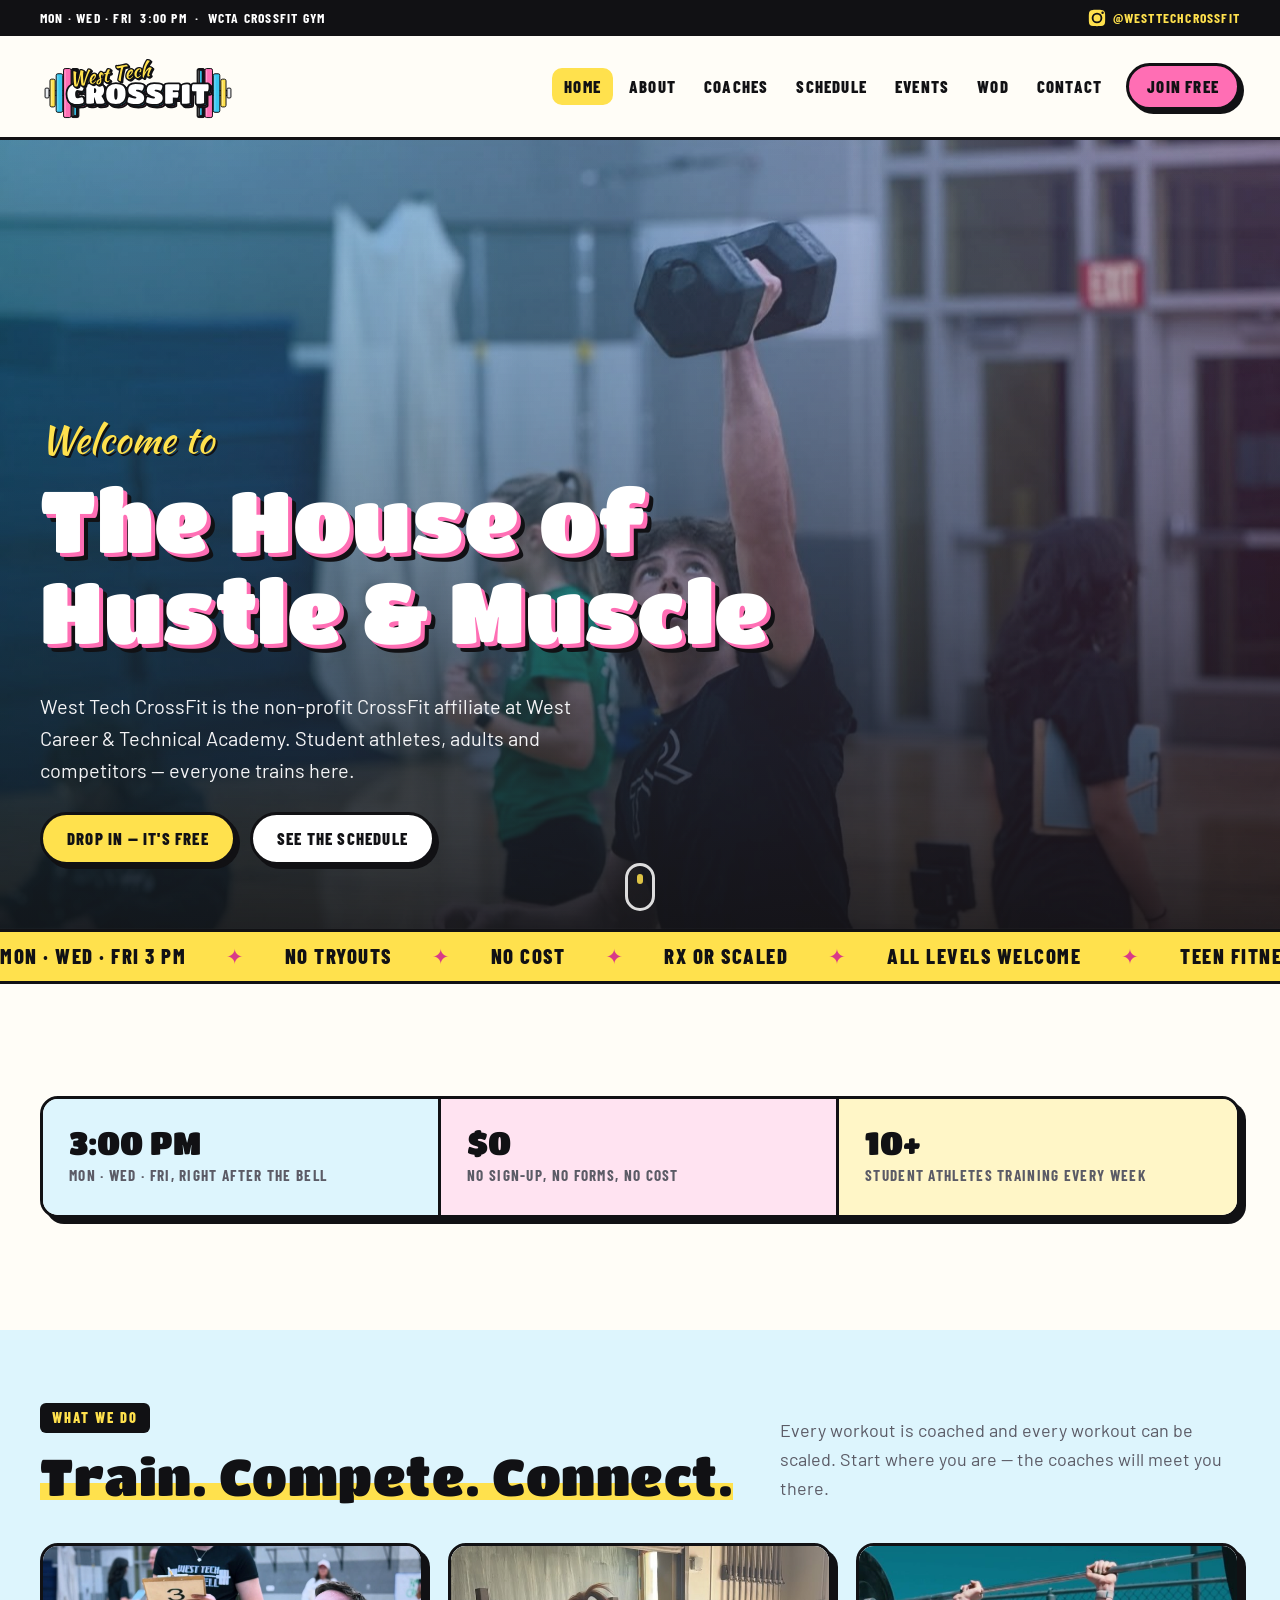
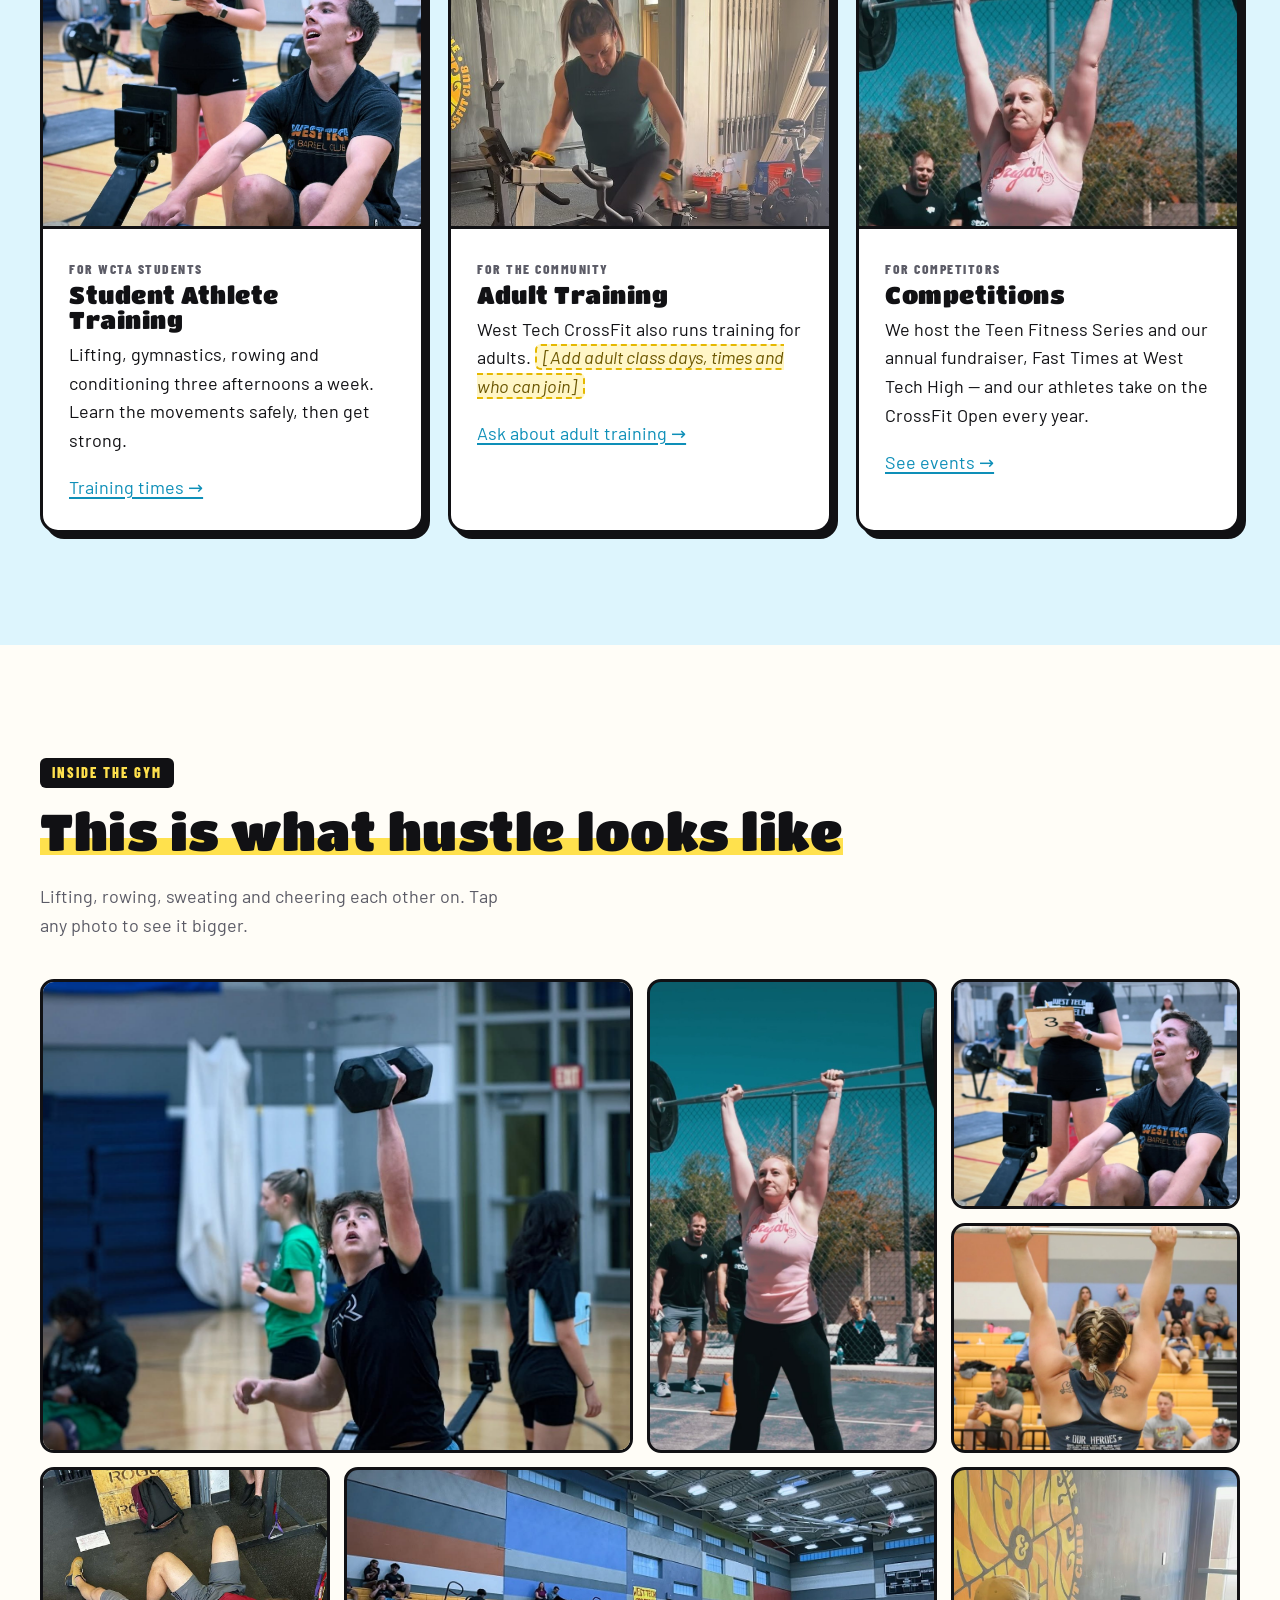
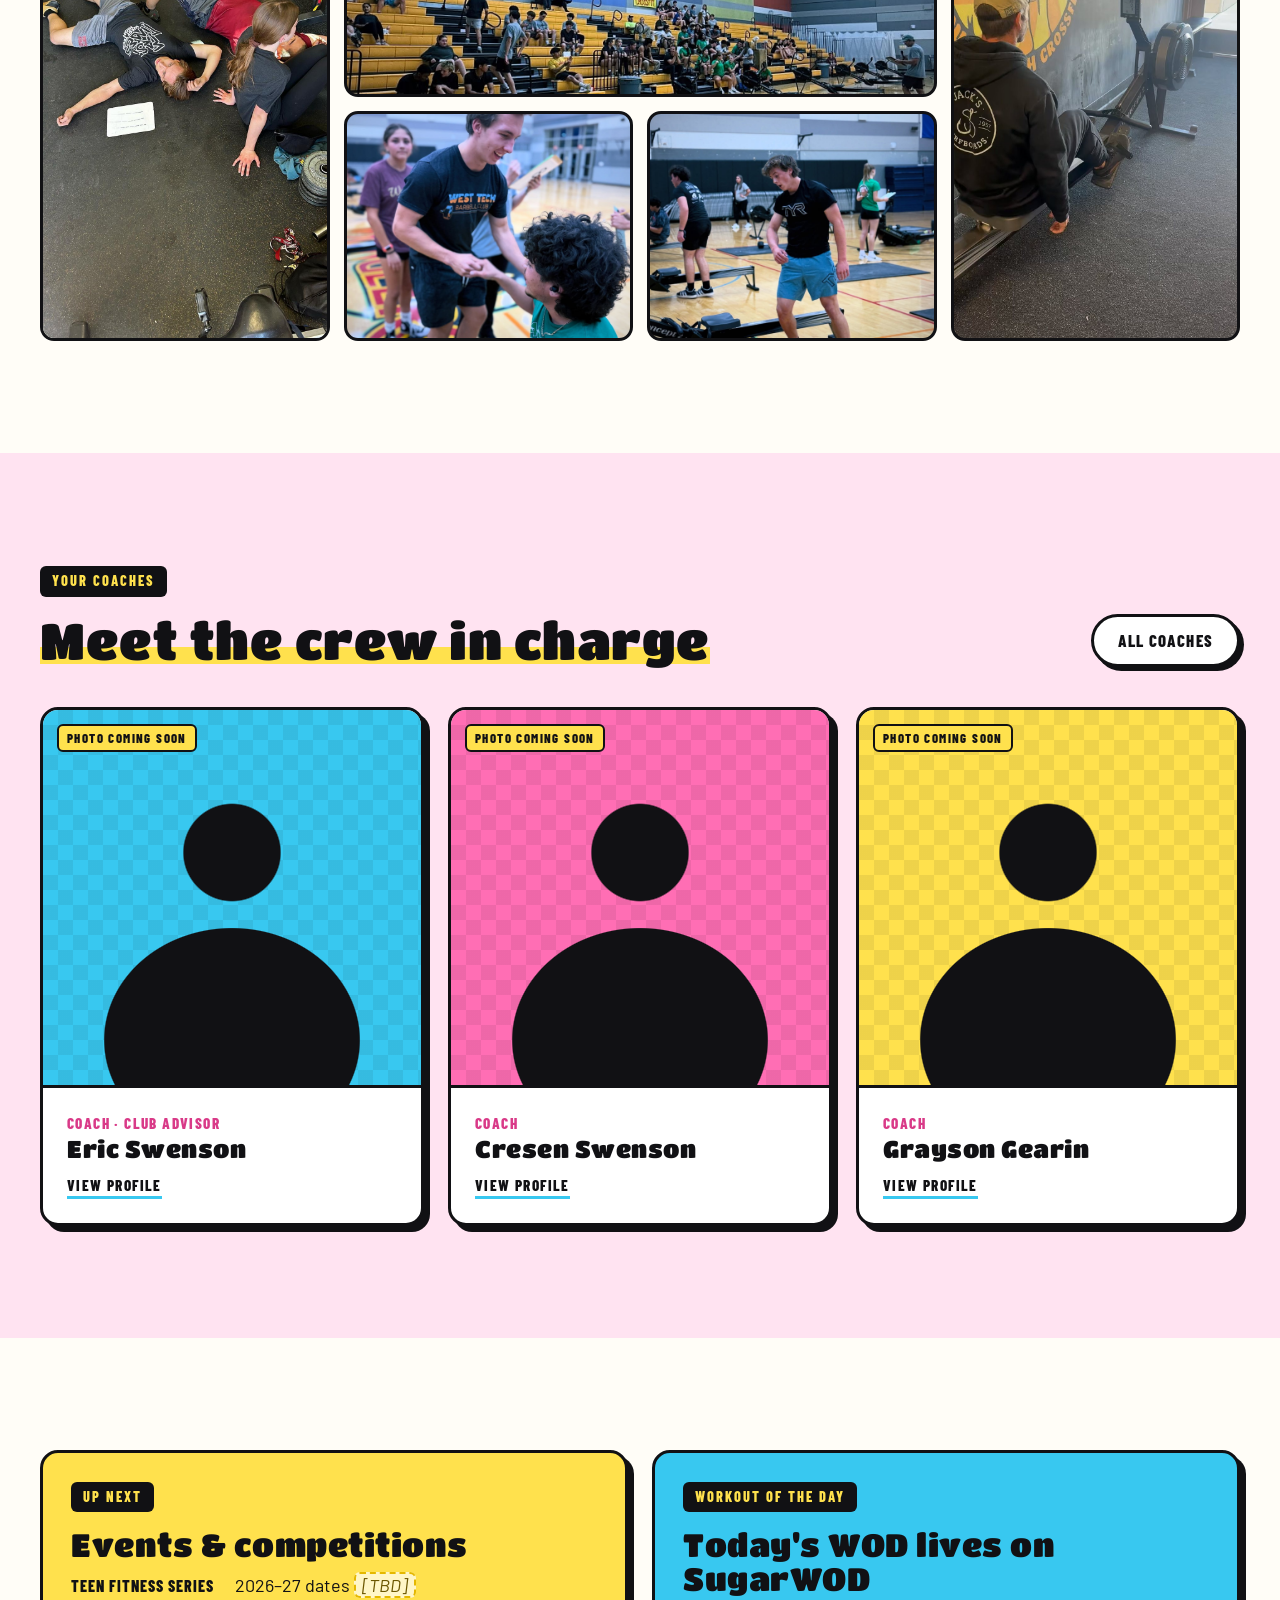
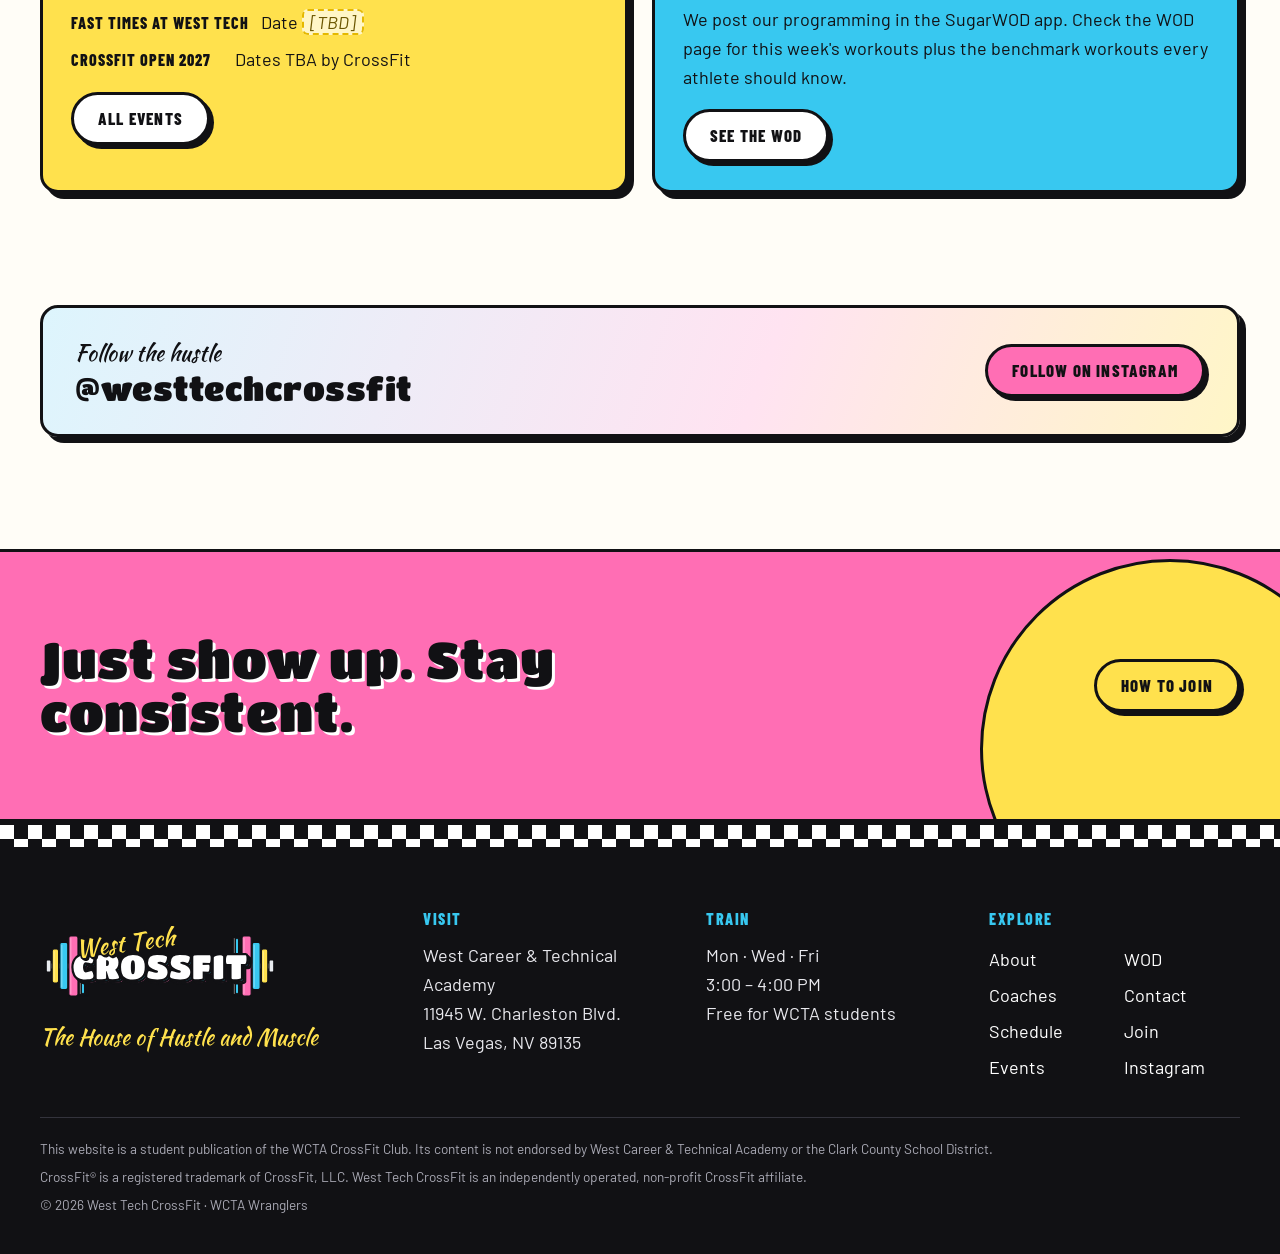
==== index.html @ f8fa563b "Show the athlete's face in the Adult Training photo" ====
<!doctype html>
<html lang="en">
<head>
  <meta charset="utf-8">
  <meta name="viewport" content="width=device-width, initial-scale=1">
  <title>West Tech CrossFit · WCTA Las Vegas</title>
  <meta name="description" content="West Tech CrossFit is the non-profit CrossFit affiliate at West Career & Technical Academy in Las Vegas — free student-athlete training, adult training and competitions.">
  <link rel="icon" href="assets/img/logo-mark.svg" type="image/svg+xml">
  <link rel="preconnect" href="https://fonts.googleapis.com">
  <link rel="preconnect" href="https://fonts.gstatic.com" crossorigin>
  <link href="https://fonts.googleapis.com/css2?family=Barlow+Condensed:wght@600;700;800&family=Barlow:wght@400;500;600;700&family=Kaushan+Script&family=Titan+One&display=swap" rel="stylesheet">
  <link rel="stylesheet" href="assets/css/style.css">
  <script>document.documentElement.classList.add("js")</script>
</head>
<body data-root="" data-page="home">
  <header id="site-header"></header>

  <main>
    <!-- HERO -->
    <section class="hero">
      <div class="hero-media"><img src="images/gallery/dumbbell-snatch.jpg" alt="A West Tech athlete driving a dumbbell overhead during a workout in the WCTA gym"></div>
      <div class="wrap hero-content">
        <span class="script">Welcome to</span>
        <h1>The House of Hustle &amp; Muscle</h1>
        <p>West Tech CrossFit is the non-profit CrossFit affiliate at West Career &amp; Technical Academy. Student athletes, adults and competitors — everyone trains here.</p>
        <div class="hero-ctas">
          <a class="btn btn-yellow" href="join.html">Drop in — it's free</a>
          <a class="btn" href="schedule.html">See the schedule</a>
        </div>
      </div>
    </section>

    <div class="ticker" aria-hidden="true">
      <div class="ticker-track">
        <span>Mon · Wed · Fri 3 PM</span><span>No tryouts</span><span>No cost</span><span>Rx or scaled</span><span>All levels welcome</span><span>Teen Fitness Series</span><span>Fast Times at West Tech High</span>
        <span>Mon · Wed · Fri 3 PM</span><span>No tryouts</span><span>No cost</span><span>Rx or scaled</span><span>All levels welcome</span><span>Teen Fitness Series</span><span>Fast Times at West Tech High</span>
      </div>
    </div>

    <!-- QUICK FACTS -->
    <section class="section">
      <div class="wrap">
        <div class="facts reveal">
          <div class="fact"><strong>3:00 PM</strong><span>Mon · Wed · Fri, right after the bell</span></div>
          <div class="fact"><strong>$0</strong><span>No sign-up, no forms, no cost</span></div>
          <div class="fact"><strong>10+</strong><span>Student athletes training every week</span></div>
        </div>
      </div>
    </section>

    <!-- PROGRAMS -->
    <section class="section bg-cyan" style="padding-top: 72px">
      <div class="wrap">
        <div class="section-head">
          <div>
            <span class="eyebrow">What we do</span>
            <h2>Train. Compete. Connect.</h2>
          </div>
          <p>Every workout is coached and every workout can be scaled. Start where you are — the coaches will meet you there.</p>
        </div>
        <div class="grid grid-3">
          <article class="card program-card reveal">
            <div class="program-img"><img src="images/gallery/row-sprint.jpg" alt="Student athlete pushing through a row sprint while a judge counts reps" loading="lazy"></div>
            <div class="program-body">
              <span class="tag">For WCTA students</span>
              <h3>Student Athlete Training</h3>
              <p>Lifting, gymnastics, rowing and conditioning three afternoons a week. Learn the movements safely, then get strong.</p>
              <a href="schedule.html">Training times →</a>
            </div>
          </article>
          <article class="card program-card reveal">
            <div class="program-img"><img src="images/gallery/bike-sprint.jpg" alt="Athlete sprinting on an air bike in the West Tech gym" loading="lazy" style="object-position: 50% 8%"></div>
            <div class="program-body">
              <span class="tag">For the community</span>
              <h3>Adult Training</h3>
              <p>West Tech CrossFit also runs training for adults. <span class="tbd">[Add adult class days, times and who can join]</span></p>
              <a href="contact.html">Ask about adult training →</a>
            </div>
          </article>
          <article class="card program-card reveal">
            <div class="program-img"><img src="images/gallery/overhead-lockout.jpg" alt="Competitor locking out a barbell overhead at Fast Times at West Tech High" loading="lazy" style="object-position: 50% 30%"></div>
            <div class="program-body">
              <span class="tag">For competitors</span>
              <h3>Competitions</h3>
              <p>We host the Teen Fitness Series and our annual fundraiser, Fast Times at West Tech High — and our athletes take on the CrossFit Open every year.</p>
              <a href="events.html">See events →</a>
            </div>
          </article>
        </div>
      </div>
    </section>

    <!-- GALLERY -->
    <section class="section">
      <div class="wrap">
        <div class="section-head">
          <div>
            <span class="eyebrow">Inside the gym</span>
            <h2>This is what hustle looks like</h2>
          </div>
          <p>Lifting, rowing, sweating and cheering each other on. Tap any photo to see it bigger.</p>
        </div>
        <div class="gallery">
          <!-- Add photos here. Classes: "big" (2x2), "tall" (1x2), "wide" (2x1), or none (1x1). -->
          <a class="big" href="images/gallery/dumbbell-snatch.jpg" data-caption="Dumbbell snatch"><img src="images/gallery/dumbbell-snatch.jpg" alt="Athlete snatching a dumbbell overhead" loading="lazy"></a>
          <a class="tall" href="images/gallery/overhead-lockout.jpg" data-caption="Lockout"><img src="images/gallery/overhead-lockout.jpg" alt="Competitor locking out a barbell overhead at Fast Times at West Tech High" loading="lazy" style="object-position: 50% 35%"></a>
          <a href="images/gallery/row-sprint.jpg" data-caption="Row sprint"><img src="images/gallery/row-sprint.jpg" alt="Athlete finishing a row sprint while a judge holds the scorecard" loading="lazy"></a>
          <a href="images/gallery/pull-up-crowd.jpg" data-caption="Hang tough"><img src="images/gallery/pull-up-crowd.jpg" alt="Athlete hanging from the pull-up bar in front of a crowd in the WCTA gym" loading="lazy" style="object-position: 50% 48%"></a>
          <a class="tall" href="images/gallery/after-the-workout.jpg" data-caption="Left it all on the floor"><img src="images/gallery/after-the-workout.jpg" alt="Athletes lying on the gym floor after finishing a hard workout" loading="lazy"></a>
          <a class="wide" href="images/gallery/game-day-gym.jpg" data-caption="Competition day"><img src="images/gallery/game-day-gym.jpg" alt="The WCTA gym set up with rowers and mats on competition day, athletes warming up" loading="lazy"></a>
          <a class="tall" href="images/gallery/rower-mural.jpg" data-caption="House of Hustle"><img src="images/gallery/rower-mural.jpg" alt="Athlete rowing in front of the House of Hustle and Muscle mural" loading="lazy" style="object-position: 40% 50%"></a>
          <a href="images/gallery/judge-high-five.jpg" data-caption="Good game"><img src="images/gallery/judge-high-five.jpg" alt="A West Tech judge shaking hands with an athlete after a heat" loading="lazy"></a>
          <a href="images/gallery/between-stations.jpg" data-caption="Between stations"><img src="images/gallery/between-stations.jpg" alt="Athlete catching their breath between stations during a workout" loading="lazy"></a>
        </div>
      </div>
    </section>

    <!-- COACHES -->
    <section class="section bg-pink">
      <div class="wrap">
        <div class="section-head">
          <div>
            <span class="eyebrow">Your coaches</span>
            <h2>Meet the crew in charge</h2>
          </div>
          <a class="btn" href="coaches/index.html">All coaches</a>
        </div>
        <div class="grid grid-3">
          <a class="card coach-card reveal" href="coaches/eric-swenson.html">
            <div class="photo-slot"><img src="images/coaches/eric-swenson.jpg" alt="Coach Eric Swenson" data-fallback loading="lazy"></div>
            <div class="coach-body"><span class="role">Coach · Club Advisor</span><h3>Eric Swenson</h3><span class="more">View profile</span></div>
          </a>
          <a class="card coach-card reveal" href="coaches/cresen-swenson.html">
            <div class="photo-slot pink"><img src="images/coaches/cresen-swenson.jpg" alt="Coach Cresen Swenson" data-fallback loading="lazy"></div>
            <div class="coach-body"><span class="role">Coach</span><h3>Cresen Swenson</h3><span class="more">View profile</span></div>
          </a>
          <a class="card coach-card reveal" href="coaches/grayson-gearin.html">
            <div class="photo-slot yellow"><img src="images/coaches/grayson-gearin.jpg" alt="Coach Grayson Gearin" data-fallback loading="lazy"></div>
            <div class="coach-body"><span class="role">Coach</span><h3>Grayson Gearin</h3><span class="more">View profile</span></div>
          </a>
        </div>
      </div>
    </section>

    <!-- EVENTS + WOD -->
    <section class="section">
      <div class="wrap grid grid-2">
        <div class="card yellow reveal">
          <span class="eyebrow">Up next</span>
          <h3 style="font-size:2rem">Events &amp; competitions</h3>
          <ul class="timeline">
            <li><b>Teen Fitness Series</b><span>2026–27 dates <span class="tbd">[TBD]</span></span></li>
            <li><b>Fast Times at West Tech</b><span>Date <span class="tbd">[TBD]</span></span></li>
            <li><b>CrossFit Open 2027</b><span>Dates TBA by CrossFit</span></li>
          </ul>
          <a class="btn" href="events.html">All events</a>
        </div>
        <div class="card cyan reveal">
          <span class="eyebrow">Workout of the day</span>
          <h3 style="font-size:2rem">Today's WOD lives on SugarWOD</h3>
          <p>We post our programming in the SugarWOD app. Check the WOD page for this week's workouts plus the benchmark workouts every athlete should know.</p>
          <a class="btn" href="wod.html">See the WOD</a>
        </div>
      </div>
    </section>

    <!-- INSTAGRAM -->
    <section class="section" style="padding-top: 0">
      <div class="wrap">
        <div class="ig-strip reveal">
          <div>
            <span class="script" style="font-size:1.4rem">Follow the hustle</span>
            <h3>@westtechcrossfit</h3>
          </div>
          <a class="btn btn-pink" href="https://www.instagram.com/westtechcrossfit/" target="_blank" rel="noopener">Follow on Instagram</a>
        </div>
      </div>
    </section>

    <!-- CTA -->
    <section class="cta-band">
      <div class="wrap">
        <h2>Just show up. Stay consistent.</h2>
        <a class="btn btn-yellow" href="join.html">How to join</a>
      </div>
    </section>
  </main>

  <footer id="site-footer"></footer>
  <script src="assets/js/config.js"></script>
  <script src="assets/js/site.js"></script>
</body>
</html>
---- assets/css/style.css ----
/* =========================================================
   West Tech CrossFit — site styles
   Palette pulled from the "Fast Times at West Tech High" look:
   cyan, pink, yellow, black-and-white checkerboard.
   ========================================================= */
:root {
  --bg: #FFFDF7;
  --paper: #FFFFFF;
  --ink: #111114;
  --ink-2: #2A2A33;
  --muted: #5B5B66;
  --line: #E8E4DA;
  --cyan: #38C8F0;
  --cyan-deep: #0E8FB8;
  --cyan-soft: #DDF5FD;
  --pink: #FF6EB4;
  --pink-deep: #D93A88;
  --pink-soft: #FFE3F1;
  --yellow: #FFE14D;
  --yellow-soft: #FFF6C7;
  --radius: 18px;
  --shadow: 6px 6px 0 var(--ink);
  --font-display: "Titan One", "Arial Black", system-ui, sans-serif;
  --font-cond: "Barlow Condensed", "Arial Narrow", system-ui, sans-serif;
  --font-body: "Barlow", system-ui, -apple-system, "Segoe UI", sans-serif;
  --font-script: "Kaushan Script", "Brush Script MT", cursive;
}

*, *::before, *::after { box-sizing: border-box; }
html { scroll-behavior: smooth; -webkit-text-size-adjust: 100%; }
body {
  margin: 0;
  background: var(--bg);
  color: var(--ink);
  font: 400 18px/1.6 var(--font-body);
  overflow-x: hidden;
}
img { max-width: 100%; display: block; }
a { color: var(--cyan-deep); text-decoration-thickness: 2px; text-underline-offset: 3px; }
a:hover { color: var(--pink-deep); }
h1, h2, h3 { font-family: var(--font-display); font-weight: 400; line-height: 1.05; letter-spacing: .5px; margin: 0 0 .4em; }
h1 { font-size: clamp(2.6rem, 7vw, 5.4rem); }
h2 { font-size: clamp(2rem, 4.5vw, 3.2rem); }
h3 { font-size: 1.5rem; }
h4 { font-family: var(--font-cond); text-transform: uppercase; letter-spacing: 1.5px; font-weight: 800; font-size: 1rem; margin: 0 0 .6em; }
p { margin: 0 0 1em; }
.sr-only { position: absolute; width: 1px; height: 1px; overflow: hidden; clip: rect(0 0 0 0); white-space: nowrap; }
.wrap { width: min(1200px, 100% - 32px); margin-inline: auto; }
.script { font-family: var(--font-script); }
.eyebrow {
  display: inline-block; font: 800 .9rem/1 var(--font-cond); text-transform: uppercase; letter-spacing: 2px;
  background: var(--ink); color: var(--yellow); padding: 8px 12px; border-radius: 6px; margin-bottom: 16px;
}
.lead { font-size: 1.2rem; color: var(--ink-2); max-width: 62ch; }

/* Placeholder text you still need to fill in */
.tbd {
  background: var(--yellow-soft);
  border: 2px dashed #E5B800;
  border-radius: 6px;
  padding: 0 6px;
  color: #6B5600;
  font-style: italic;
}

/* ---------- Buttons ---------- */
.btn {
  display: inline-flex; align-items: center; gap: 8px;
  font: 800 1.05rem/1 var(--font-cond); text-transform: uppercase; letter-spacing: 1.2px;
  padding: 15px 24px; border-radius: 999px; border: 3px solid var(--ink);
  color: var(--ink); background: var(--paper); text-decoration: none;
  box-shadow: 4px 4px 0 var(--ink); transition: transform .12s ease, box-shadow .12s ease;
  cursor: pointer;
}
.btn:hover { transform: translate(-2px, -2px); box-shadow: 6px 6px 0 var(--ink); color: var(--ink); }
.btn:active { transform: translate(2px, 2px); box-shadow: 1px 1px 0 var(--ink); }
.btn-pink { background: var(--pink); }
.btn-cyan { background: var(--cyan); }
.btn-yellow { background: var(--yellow); }
.btn.is-disabled { opacity: .55; pointer-events: none; }

/* ---------- Header ---------- */
#site-header { position: sticky; top: 0; z-index: 50; background: rgba(255, 253, 247, .94); backdrop-filter: blur(8px); border-bottom: 3px solid var(--ink); }
.topbar { background: var(--ink); color: #fff; font: 700 .85rem/1 var(--font-cond); letter-spacing: 1.2px; text-transform: uppercase; }
.topbar-inner { display: flex; justify-content: space-between; align-items: center; padding: 8px 0; gap: 12px; }
.topbar a { color: var(--yellow); text-decoration: none; display: inline-flex; align-items: center; gap: 6px; }
.nav { display: flex; align-items: center; justify-content: space-between; gap: 16px; padding: 8px 0; }
.brand img { width: 196px; height: auto; }
.nav-links { list-style: none; display: flex; align-items: center; gap: 4px; margin: 0; padding: 0; }
.nav-links a:not(.btn) {
  display: block; padding: 10px 12px; border-radius: 10px;
  font: 800 1.05rem/1 var(--font-cond); text-transform: uppercase; letter-spacing: 1.2px;
  color: var(--ink); text-decoration: none;
}
.nav-links a:not(.btn):hover { background: var(--cyan-soft); }
.nav-links a[aria-current="page"] { background: var(--yellow); }
.nav-cta { margin-left: 8px; }
.nav-cta .btn { padding: 12px 18px; }
.nav-toggle { display: none; background: none; border: 3px solid var(--ink); border-radius: 10px; width: 48px; height: 44px; padding: 8px; cursor: pointer; }
.nav-toggle span:not(.sr-only) { display: block; height: 3px; background: var(--ink); border-radius: 2px; margin: 4px 0; transition: transform .2s; }

@media (max-width: 960px) {
  .topbar-inner span { display: none; }
  .topbar-inner { justify-content: flex-end; }
  .nav-toggle { display: block; }
  .nav-links {
    display: none; position: absolute; left: 0; right: 0; top: 100%;
    flex-direction: column; align-items: stretch; gap: 0;
    background: var(--bg); border-bottom: 3px solid var(--ink); padding: 8px 16px 16px;
  }
  #site-header.open .nav-links { display: flex; }
  .nav-links a:not(.btn) { padding: 14px 8px; font-size: 1.2rem; border-bottom: 1px solid var(--line); border-radius: 0; }
  .nav-cta { margin: 12px 0 0; }
  .nav-cta .btn { justify-content: center; width: 100%; }
  #site-header.open .nav-toggle span:nth-child(1) { transform: translateY(7px) rotate(45deg); }
  #site-header.open .nav-toggle span:nth-child(2) { opacity: 0; }
  #site-header.open .nav-toggle span:nth-child(3) { transform: translateY(-7px) rotate(-45deg); }
  .brand img { width: 140px; }
}

/* ---------- Decorative bits ---------- */
.checker-band {
  height: 28px;
  background: conic-gradient(var(--ink) 25%, #fff 0 50%, var(--ink) 0 75%, #fff 0) 0 0 / 28px 28px;
  border-block: 3px solid var(--ink);
}
.blob { position: absolute; border-radius: 50%; z-index: 0; pointer-events: none; }

/* ---------- Hero ---------- */
.hero { position: relative; min-height: min(88vh, 820px); display: grid; align-items: end; color: #fff; overflow: hidden; border-bottom: 3px solid var(--ink); }
.hero-media { position: absolute; inset: 0; }
.hero-media img { width: 100%; height: 100%; object-fit: cover; object-position: 50% 30%; }
.hero::after {
  content: ""; position: absolute; inset: 0;
  background:
    linear-gradient(180deg, rgba(17,17,20,.05) 0%, rgba(17,17,20,.35) 45%, rgba(17,17,20,.88) 100%),
    linear-gradient(100deg, rgba(56,200,240,.35), rgba(255,110,180,.25));
}
.hero-content { position: relative; z-index: 1; padding: 120px 0 64px; }
.hero h1 { color: #fff; text-shadow: 4px 4px 0 var(--pink), 8px 8px 0 var(--ink); max-width: 13ch; }
.hero .script { font-size: clamp(1.6rem, 3.5vw, 2.4rem); color: var(--yellow); display: block; margin-bottom: 4px; text-shadow: 2px 2px 0 var(--ink); }
.hero p { font-size: 1.25rem; max-width: 52ch; color: #F4F4F6; }
.hero-ctas { display: flex; flex-wrap: wrap; gap: 14px; margin-top: 26px; }

/* Ticker */
.ticker { background: var(--yellow); border-bottom: 3px solid var(--ink); overflow: hidden; white-space: nowrap; }
.ticker-track { display: inline-flex; gap: 40px; padding: 14px 0; animation: ticker 32s linear infinite; font: 800 1.3rem/1 var(--font-cond); text-transform: uppercase; letter-spacing: 1.5px; }
.ticker-track span::after { content: "✦"; margin-left: 40px; color: var(--pink-deep); }
@keyframes ticker { to { transform: translateX(-50%); } }
@media (prefers-reduced-motion: reduce) { .ticker-track { animation: none; } html { scroll-behavior: auto; } }

/* ---------- Sections ---------- */
.section { padding: clamp(64px, 9vw, 112px) 0; position: relative; }
.section-head { display: flex; justify-content: space-between; align-items: end; gap: 24px; flex-wrap: wrap; margin-bottom: 40px; }
.section-head h2 { margin: 0; }
.section-head p { margin: 0; max-width: 46ch; color: var(--muted); }
.bg-cyan { background: var(--cyan-soft); }
.bg-pink { background: var(--pink-soft); }
.bg-yellow { background: var(--yellow-soft); }
.bg-ink { background: var(--ink); color: #fff; }
.bg-ink .section-head p, .bg-ink .lead { color: #D6D6DE; }

.page-hero { padding: clamp(56px, 8vw, 96px) 0 clamp(40px, 6vw, 64px); position: relative; overflow: hidden; border-bottom: 3px solid var(--ink); background: var(--cyan-soft); }
.page-hero.pink { background: var(--pink-soft); }
.page-hero.yellow { background: var(--yellow-soft); }
.page-hero .wrap { position: relative; z-index: 1; }
.page-hero h1 { text-shadow: 4px 4px 0 var(--pink); }
.page-hero.pink h1 { text-shadow: 4px 4px 0 var(--cyan); }
.page-hero::before {
  content: ""; position: absolute; right: -60px; top: -60px; width: 340px; height: 340px; border-radius: 50%;
  background: conic-gradient(var(--ink) 25%, #fff 0 50%, var(--ink) 0 75%, #fff 0) 0 0 / 34px 34px;
  opacity: .12;
}

/* ---------- Cards ---------- */
.grid { display: grid; gap: 24px; }
.grid-3 { grid-template-columns: repeat(auto-fit, minmax(min(280px, 100%), 1fr)); }
.grid-2 { grid-template-columns: repeat(auto-fit, minmax(min(380px, 100%), 1fr)); }
.card {
  background: var(--paper); border: 3px solid var(--ink); border-radius: var(--radius);
  box-shadow: var(--shadow); padding: 28px; position: relative; color: var(--ink);
}
.card h3 { margin-bottom: .3em; }
.card .tag { font: 800 .85rem/1 var(--font-cond); text-transform: uppercase; letter-spacing: 1.5px; color: var(--muted); }
.card.cyan { background: var(--cyan); }
.card.pink { background: var(--pink); }
.card.yellow { background: var(--yellow); }
.card .icon { width: 56px; height: 56px; border-radius: 14px; border: 3px solid var(--ink); background: #fff; display: grid; place-items: center; font-size: 28px; margin-bottom: 16px; }
.program-card { padding: 0; overflow: hidden; display: flex; flex-direction: column; }
.program-card .program-img { aspect-ratio: 4 / 3; border-bottom: 3px solid var(--ink); background: var(--cyan-soft); overflow: hidden; }
.program-card .program-img img { width: 100%; height: 100%; object-fit: cover; }
.program-card .program-body { padding: 24px 26px 28px; flex: 1; }

/* Quick facts */
.facts { display: grid; grid-template-columns: repeat(auto-fit, minmax(min(220px, 100%), 1fr)); gap: 0; border: 3px solid var(--ink); border-radius: var(--radius); overflow: hidden; background: var(--paper); box-shadow: var(--shadow); }
.fact { padding: 26px; border-right: 3px solid var(--ink); }
.fact:last-child { border-right: 0; }
.fact strong { display: block; font: 400 2rem/1.1 var(--font-display); }
.fact span { font: 700 .95rem/1.3 var(--font-cond); text-transform: uppercase; letter-spacing: 1.3px; color: var(--muted); }
.fact:nth-child(1) { background: var(--cyan-soft); }
.fact:nth-child(2) { background: var(--pink-soft); }
.fact:nth-child(3) { background: var(--yellow-soft); }
@media (max-width: 760px) { .fact { border-right: 0; border-bottom: 3px solid var(--ink); } .fact:last-child { border-bottom: 0; } }

/* ---------- Gallery ---------- */
.gallery { display: grid; grid-template-columns: repeat(4, 1fr); grid-auto-rows: 230px; grid-auto-flow: dense; gap: 14px; }
.gallery a { display: block; border: 3px solid var(--ink); border-radius: 14px; overflow: hidden; position: relative; background: var(--ink); }
.gallery a.big { grid-column: span 2; grid-row: span 2; }
.gallery a.tall { grid-row: span 2; }
.gallery a.wide { grid-column: span 2; }
.gallery img { width: 100%; height: 100%; object-fit: cover; transition: transform .4s ease, opacity .3s; }
@media (max-width: 820px) {
  .gallery { grid-template-columns: repeat(2, 1fr); grid-auto-rows: 170px; gap: 10px; }
}
.gallery a:hover img { transform: scale(1.04); opacity: .92; }
.gallery a::after {
  content: attr(data-caption); position: absolute; left: 10px; bottom: 10px; right: 10px;
  font: 800 .85rem/1.2 var(--font-cond); text-transform: uppercase; letter-spacing: 1.2px;
  color: var(--ink); background: var(--yellow); border: 2px solid var(--ink); border-radius: 8px; padding: 6px 9px;
  width: fit-content; transform: translateY(8px); opacity: 0; transition: .2s;
}
.gallery a:hover::after, .gallery a:focus-visible::after { opacity: 1; transform: none; }

.lightbox { position: fixed; inset: 0; z-index: 100; background: rgba(10,10,12,.94); display: none; align-items: center; justify-content: center; padding: 56px 64px; }
.lightbox.open { display: flex; }
.lightbox img { max-width: 100%; max-height: 100%; border: 3px solid #fff; border-radius: 12px; }
.lightbox button { position: absolute; background: var(--yellow); color: var(--ink); border: 3px solid var(--ink); border-radius: 50%; width: 52px; height: 52px; font-size: 30px; line-height: 1; cursor: pointer; }
.lb-close { top: 14px; right: 14px; }
.lb-prev { left: 12px; top: 50%; transform: translateY(-50%); }
.lb-next { right: 12px; top: 50%; transform: translateY(-50%); }
@media (max-width: 600px) { .lightbox { padding: 72px 8px; } .lb-prev, .lb-next { top: auto; bottom: 10px; transform: none; } }

/* ---------- Coaches ---------- */
.coach-card { padding: 0; overflow: hidden; text-decoration: none; display: flex; flex-direction: column; transition: transform .15s, box-shadow .15s; }
.coach-card:hover { transform: translate(-3px, -3px); box-shadow: 9px 9px 0 var(--ink); color: var(--ink); }
.coach-card .coach-body { padding: 20px 24px 24px; }
.coach-card h3 { margin: 0 0 4px; }
.coach-card .role { font: 800 .95rem/1.2 var(--font-cond); text-transform: uppercase; letter-spacing: 1.4px; color: var(--pink-deep); }
.coach-card .more { display: inline-block; margin-top: 12px; font: 800 .95rem/1 var(--font-cond); text-transform: uppercase; letter-spacing: 1.4px; color: var(--ink); border-bottom: 3px solid var(--cyan); padding-bottom: 3px; }

.photo-slot { position: relative; aspect-ratio: 4 / 5; background: var(--cyan-soft); border-bottom: 3px solid var(--ink); overflow: hidden; }
.photo-slot img { width: 100%; height: 100%; object-fit: cover; }
.photo-slot.empty {
  background:
    radial-gradient(circle at 50% 38%, var(--ink) 0 16%, transparent 16.5%),
    radial-gradient(ellipse 34% 30% at 50% 88%, var(--ink) 0 99%, transparent 100%),
    conic-gradient(rgba(17,17,20,.07) 25%, transparent 0 50%, rgba(17,17,20,.07) 0 75%, transparent 0) 0 0 / 30px 30px,
    var(--slot-bg, var(--cyan));
}
.photo-slot.empty::after {
  content: "Photo coming soon"; position: absolute; top: 14px; left: 14px;
  font: 800 .8rem/1 var(--font-cond); text-transform: uppercase; letter-spacing: 1.4px;
  background: var(--yellow); border: 2px solid var(--ink); border-radius: 6px; padding: 6px 8px;
}
.photo-slot.pink { --slot-bg: var(--pink); }
.photo-slot.yellow { --slot-bg: var(--yellow); }

.profile { display: grid; grid-template-columns: minmax(260px, 400px) 1fr; gap: clamp(28px, 5vw, 64px); align-items: start; }
.profile .photo-frame { border: 3px solid var(--ink); border-radius: var(--radius); overflow: hidden; box-shadow: var(--shadow); position: sticky; top: 140px; }
.profile .photo-frame .photo-slot { border-bottom: 0; }
.profile h1 { margin-bottom: 8px; }
.profile .role { font: 800 1.1rem/1.2 var(--font-cond); text-transform: uppercase; letter-spacing: 1.6px; color: var(--pink-deep); margin-bottom: 24px; }
@media (max-width: 820px) { .profile { grid-template-columns: 1fr; } .profile .photo-frame { position: static; max-width: 420px; } }
.profile-block { margin-top: 36px; }
.profile-block h2 { font-size: 1.9rem; display: flex; align-items: center; gap: 12px; }
.profile-block h2::before { content: ""; width: 18px; height: 18px; border-radius: 50%; background: var(--cyan); border: 3px solid var(--ink); flex: none; }
.cert-list { list-style: none; padding: 0; margin: 0; display: grid; gap: 12px; grid-template-columns: repeat(auto-fill, minmax(min(240px, 100%), 1fr)); }
.cert {
  border: 3px solid var(--ink); border-radius: 14px; padding: 14px 16px; background: var(--paper);
  display: grid; grid-template-columns: 48px 1fr; gap: 12px; align-items: center; box-shadow: 3px 3px 0 var(--ink);
}
.cert .badge { width: 48px; height: 48px; border-radius: 50%; border: 3px solid var(--ink); display: grid; place-items: center; font: 400 .85rem/1 var(--font-display); background: var(--yellow); }
.cert:nth-child(3n+2) .badge { background: var(--cyan); }
.cert:nth-child(3n+3) .badge { background: var(--pink); }
.cert strong { display: block; font: 800 1.05rem/1.2 var(--font-cond); text-transform: uppercase; letter-spacing: 1px; }
.cert small { color: var(--muted); font-size: .9rem; }
.stat-row { display: grid; grid-template-columns: repeat(auto-fit, minmax(min(180px, 100%), 1fr)); gap: 12px; }
.stat { border: 3px solid var(--ink); border-radius: 14px; padding: 14px 16px; background: var(--paper); }
.stat span { display: block; font: 800 .8rem/1.2 var(--font-cond); text-transform: uppercase; letter-spacing: 1.4px; color: var(--muted); }
.stat strong { font-size: 1.1rem; }
.crumbs { font: 700 .95rem/1 var(--font-cond); text-transform: uppercase; letter-spacing: 1.3px; margin-bottom: 24px; }
.crumbs a { color: var(--ink); }

/* ---------- Schedule ---------- */
.week { display: grid; grid-template-columns: repeat(5, 1fr); border: 3px solid var(--ink); border-radius: var(--radius); overflow: hidden; background: var(--paper); box-shadow: var(--shadow); }
.day { border-right: 3px solid var(--ink); min-height: 220px; display: flex; flex-direction: column; }
.day:last-child { border-right: 0; }
.day h3 { margin: 0; padding: 14px; font-size: 1.3rem; border-bottom: 3px solid var(--ink); background: var(--ink); color: #fff; text-align: center; }
.day .slot { margin: 12px; padding: 14px; border: 3px solid var(--ink); border-radius: 12px; background: var(--cyan); }
.day .slot.adult { background: var(--pink); }
.day .slot strong { display: block; font: 800 1.15rem/1.15 var(--font-cond); text-transform: uppercase; letter-spacing: .8px; }
.day .slot span { font-size: .95rem; }
.day .rest { margin: auto; color: var(--muted); font: 700 .95rem/1 var(--font-cond); text-transform: uppercase; letter-spacing: 1.4px; padding: 24px 8px; text-align: center; }
@media (max-width: 820px) { .week { grid-template-columns: 1fr; } .day { border-right: 0; border-bottom: 3px solid var(--ink); min-height: 0; } .day:last-child { border-bottom: 0; } .day .rest { padding: 16px; } }

.map { border: 3px solid var(--ink); border-radius: var(--radius); overflow: hidden; box-shadow: var(--shadow); aspect-ratio: 16 / 10; background: var(--cyan-soft); }
.map iframe { width: 100%; height: 100%; border: 0; display: block; }

/* ---------- Events ---------- */
.event { display: grid; grid-template-columns: 300px 1fr; border: 3px solid var(--ink); border-radius: var(--radius); overflow: hidden; background: var(--paper); box-shadow: var(--shadow); }
.event + .event { margin-top: 32px; }
.event-art { position: relative; border-right: 3px solid var(--ink); display: grid; place-items: center; padding: 28px; text-align: center; min-height: 260px; overflow: hidden; }
.event-art .big { font: 400 2.4rem/1 var(--font-display); color: #fff; text-shadow: 3px 3px 0 var(--ink); -webkit-text-stroke: 1.5px var(--ink); position: relative; }
.event-art .sub { font: 800 1rem/1.1 var(--font-cond); text-transform: uppercase; letter-spacing: 2px; background: var(--ink); color: #fff; padding: 6px 10px; border-radius: 6px; display: inline-block; margin-top: 12px; position: relative; }
.art-fast { background: conic-gradient(var(--ink) 25%, #fff 0 50%, var(--ink) 0 75%, #fff 0) 0 0 / 40px 40px; }
.art-fast::before { content: ""; position: absolute; width: 220px; height: 220px; border-radius: 50%; background: var(--yellow); left: -60px; bottom: -70px; border: 3px solid var(--ink); }
.art-fast::after { content: ""; position: absolute; width: 160px; height: 160px; background: var(--pink); right: -40px; top: -30px; transform: rotate(28deg); border: 3px solid var(--ink); }
.art-fast .disc { position: relative; z-index: 1; background: var(--ink); border-radius: 50%; width: 200px; height: 200px; display: grid; place-items: center; border: 4px solid #fff; box-shadow: 0 0 0 3px var(--ink); }
.art-fast .big { font-size: 2.1rem; color: #fff; text-shadow: none; -webkit-text-stroke: 0; transform: rotate(-6deg); }
.art-teen { background: linear-gradient(135deg, var(--cyan), var(--pink)); }
.art-open { background: var(--yellow); }
.art-masters { background: var(--pink); }
.event-body { padding: 28px 32px; }
.event-meta { display: flex; flex-wrap: wrap; gap: 8px; margin-bottom: 14px; }
.chip { font: 800 .85rem/1 var(--font-cond); text-transform: uppercase; letter-spacing: 1.3px; padding: 8px 10px; border: 2px solid var(--ink); border-radius: 999px; background: var(--paper); }
.chip.c { background: var(--cyan-soft); }
.chip.p { background: var(--pink-soft); }
.chip.y { background: var(--yellow-soft); }
.checklist { list-style: none; padding: 0; margin: 0 0 18px; display: grid; gap: 6px; }
.checklist li { padding-left: 30px; position: relative; }
.checklist li::before { content: "✓"; position: absolute; left: 0; top: 2px; width: 22px; height: 22px; border-radius: 50%; background: var(--cyan); border: 2px solid var(--ink); display: grid; place-items: center; font-size: .8rem; font-weight: 800; }
.timeline { list-style: none; padding: 0; margin: 0 0 18px; display: grid; gap: 8px; }
.timeline li { display: flex; gap: 12px; align-items: baseline; }
.timeline b { font: 800 1rem/1.2 var(--font-cond); text-transform: uppercase; letter-spacing: 1px; min-width: 9.5em; }
@media (max-width: 820px) { .event { grid-template-columns: 1fr; } .event-art { border-right: 0; border-bottom: 3px solid var(--ink); min-height: 220px; } .event-body { padding: 22px; } }

/* ---------- WOD ---------- */
.wod-board { background: var(--ink); color: #fff; border: 3px solid var(--ink); border-radius: var(--radius); box-shadow: 6px 6px 0 var(--pink); padding: clamp(24px, 4vw, 40px); }
.wod-board h3 { color: var(--yellow); font-size: 2rem; }
.wod-board .movements { font: 700 1.35rem/1.6 var(--font-cond); text-transform: uppercase; letter-spacing: 1px; margin: 12px 0 18px; }
.wod-board .scales { display: grid; grid-template-columns: repeat(auto-fit, minmax(min(200px, 100%), 1fr)); gap: 12px; }
.wod-board .scale { border: 2px solid #fff; border-radius: 12px; padding: 12px 14px; }
.wod-board .scale b { font: 800 .95rem/1 var(--font-cond); text-transform: uppercase; letter-spacing: 1.4px; display: block; margin-bottom: 6px; }
.wod-board .scale:nth-child(1) b { color: var(--pink); }
.wod-board .scale:nth-child(2) b { color: var(--cyan); }
.wod-board .scale:nth-child(3) b { color: var(--yellow); }
#sugarwod-embed.live { border: 3px solid var(--ink); border-radius: var(--radius); overflow: hidden; box-shadow: var(--shadow); background: #fff; }
#sugarwod-embed iframe { width: 100%; height: 720px; border: 0; display: block; }
.bench { border: 3px solid var(--ink); border-radius: var(--radius); padding: 22px 24px; background: var(--paper); box-shadow: 4px 4px 0 var(--ink); }
.bench h3 { font-size: 1.8rem; margin: 0; }
.bench .type { font: 800 .85rem/1 var(--font-cond); text-transform: uppercase; letter-spacing: 1.4px; color: var(--pink-deep); margin-bottom: 10px; display: block; }
.bench ul { margin: 0 0 10px; padding-left: 1.1em; }
.bench .scaled { font-size: .95rem; color: var(--muted); border-top: 2px dashed var(--line); padding-top: 10px; margin: 0; }

/* ---------- Join / FAQ ---------- */
.steps { counter-reset: s; display: grid; gap: 24px; grid-template-columns: repeat(auto-fit, minmax(min(260px, 100%), 1fr)); }
.step { counter-increment: s; }
.step::before { content: counter(s); display: grid; place-items: center; width: 64px; height: 64px; border-radius: 50%; border: 3px solid var(--ink); background: var(--yellow); font: 400 2rem/1 var(--font-display); margin-bottom: 14px; box-shadow: 3px 3px 0 var(--ink); }
.step:nth-child(2)::before { background: var(--cyan); }
.step:nth-child(3)::before { background: var(--pink); }
details { border: 3px solid var(--ink); border-radius: 14px; background: var(--paper); padding: 0 20px; box-shadow: 3px 3px 0 var(--ink); }
details + details { margin-top: 14px; }
summary { cursor: pointer; padding: 18px 0; font: 800 1.2rem/1.3 var(--font-cond); text-transform: uppercase; letter-spacing: .8px; list-style: none; display: flex; justify-content: space-between; gap: 16px; }
summary::-webkit-details-marker { display: none; }
summary::after { content: "+"; font: 400 1.6rem/1 var(--font-display); color: var(--pink-deep); }
details[open] summary::after { content: "–"; }
details p { padding-bottom: 6px; }

/* ---------- CTA band ---------- */
.cta-band { background: var(--pink); border-block: 3px solid var(--ink); position: relative; overflow: hidden; }
.cta-band .wrap { display: flex; flex-wrap: wrap; align-items: center; justify-content: space-between; gap: 24px; padding: clamp(48px, 7vw, 80px) 0; position: relative; z-index: 1; }
.cta-band h2 { margin: 0; text-shadow: 3px 3px 0 #fff; max-width: 16ch; }
.cta-band::before { content: ""; position: absolute; right: -80px; bottom: -120px; width: 380px; height: 380px; border-radius: 50%; background: var(--yellow); border: 3px solid var(--ink); }

/* ---------- Split layout ---------- */
.split { display: grid; grid-template-columns: 1.05fr 1fr; gap: clamp(28px, 5vw, 64px); align-items: center; }
.split.flip > :first-child { order: 2; }
.framed { border: 3px solid var(--ink); border-radius: var(--radius); overflow: hidden; box-shadow: var(--shadow); }
.framed img { width: 100%; height: 100%; object-fit: cover; }
@media (max-width: 860px) { .split { grid-template-columns: 1fr; } .split.flip > :first-child { order: 0; } }

/* ---------- Instagram strip ---------- */
.ig-strip { display: flex; flex-wrap: wrap; align-items: center; justify-content: space-between; gap: 20px; border: 3px solid var(--ink); border-radius: var(--radius); padding: 28px 32px; background: linear-gradient(110deg, var(--cyan-soft), var(--pink-soft) 60%, var(--yellow-soft)); box-shadow: var(--shadow); }
.ig-strip h3 { margin: 0; font-size: 2rem; }

/* ---------- Forms ---------- */
.form { display: grid; gap: 16px; }
.form .row { display: grid; grid-template-columns: 1fr 1fr; gap: 16px; }
@media (max-width: 640px) { .form .row { grid-template-columns: 1fr; } }
label { font: 800 .95rem/1.2 var(--font-cond); text-transform: uppercase; letter-spacing: 1.3px; display: grid; gap: 6px; }
input, select, textarea {
  font: 400 1.05rem/1.4 var(--font-body); color: var(--ink);
  border: 3px solid var(--ink); border-radius: 12px; padding: 12px 14px; background: #fff; width: 100%;
}
input:focus, select:focus, textarea:focus { outline: 3px solid var(--cyan); outline-offset: 2px; }
textarea { min-height: 150px; resize: vertical; }
.form-status { font-weight: 600; min-height: 1.4em; margin: 0; }
.contact-list { list-style: none; padding: 0; margin: 0; display: grid; gap: 14px; }
.contact-list li { border: 3px solid var(--ink); border-radius: 14px; padding: 14px 16px; background: var(--paper); }
.contact-list span { display: block; font: 800 .8rem/1.2 var(--font-cond); text-transform: uppercase; letter-spacing: 1.4px; color: var(--muted); }
.contact-list a { font-weight: 600; word-break: break-word; }

/* ---------- Footer ---------- */
#site-footer { background: var(--ink); color: #E9E9EE; margin-top: 0; }
.footer-grid { display: grid; grid-template-columns: 1.4fr 1fr 1fr 1fr; gap: 32px; padding: 56px 0 32px; }
.footer-brand img { width: 240px; height: auto; }
.footer-brand .script { color: var(--yellow); font-size: 1.4rem; margin-top: 10px; }
#site-footer h4 { color: var(--cyan); }
.footer-links { list-style: none; padding: 0; margin: 0; columns: 2; }
.footer-links a { color: #fff; text-decoration: none; line-height: 2; }
.footer-links a:hover { color: var(--pink); }
.legal { border-top: 1px solid #33333C; padding: 20px 0 32px; font-size: .85rem; color: #A9A9B4; }
.legal p { margin: 0 0 6px; }
@media (max-width: 860px) { .footer-grid { grid-template-columns: 1fr 1fr; } .footer-brand { grid-column: 1 / -1; } }
@media (max-width: 480px) { .footer-grid { grid-template-columns: 1fr; } }

/* ---------- Reveal animation ---------- */
.js .reveal { opacity: 0; transform: translateY(24px); transition: opacity .6s ease, transform .6s ease; }
.js .reveal.in { opacity: 1; transform: none; }
@media (prefers-reduced-motion: reduce) { .js .reveal { opacity: 1; transform: none; transition: none; } }

.center { text-align: center; }
.mt-0 { margin-top: 0; }
.mt-2 { margin-top: 32px; }
.stack > * + * { margin-top: 16px; }
.note { font-size: .95rem; color: var(--muted); }
.coach-card .photo-slot { aspect-ratio: 1 / 1; }

/* =========================================================
   MOTION — everything animates with transform/opacity only
   (GPU-friendly) and switches off for "reduce motion" users.
   ========================================================= */

/* Smooth fade between pages in browsers that support it */
@view-transition { navigation: auto; }

/* Branded scrollbar on the side */
html { scrollbar-color: var(--pink) var(--ink); }
::-webkit-scrollbar { width: 14px; }
::-webkit-scrollbar-track { background: var(--ink); }
::-webkit-scrollbar-thumb { background: linear-gradient(180deg, var(--cyan), var(--pink), var(--yellow)); border: 3px solid var(--ink); border-radius: 999px; }
::-webkit-scrollbar-thumb:hover { background: linear-gradient(180deg, var(--pink), var(--yellow)); }

/* Header shrinks and gains a shadow after scrolling */
#site-header { transition: box-shadow .3s ease; }
#site-header .nav { transition: padding .3s ease; }
#site-header .brand img { transition: width .3s ease, transform .3s cubic-bezier(.34, 1.56, .64, 1); }
#site-header.scrolled { box-shadow: 0 6px 0 rgba(17, 17, 20, .08); }
#site-header.scrolled .nav { padding: 2px 0; }
#site-header.scrolled .brand img { width: 160px; }
.brand:hover img { transform: rotate(-3deg) scale(1.05); }
.nav-links a:not(.btn) { transition: background-color .2s ease, transform .2s ease; }
.nav-links a:not(.btn):hover { transform: translateY(-2px); }

/* Hero entrance + slow zoom */
.hero-media img { animation: kenburns 16s ease-out both; }
@keyframes kenburns { from { transform: scale(1.14); } to { transform: scale(1); } }
.hero .script, .hero h1, .hero p, .hero-ctas { animation: rise-in .9s cubic-bezier(.2, .8, .2, 1) both; }
.hero .script { animation-delay: .15s; }
.hero h1 { animation-delay: .3s; }
.hero p { animation-delay: .5s; }
.hero-ctas { animation-delay: .7s; }
@keyframes rise-in { from { opacity: 0; transform: translateY(40px); } to { opacity: 1; transform: none; } }
.scroll-cue { position: absolute; left: 50%; bottom: 18px; z-index: 2; width: 30px; height: 48px; margin-left: -15px; border: 3px solid #fff; border-radius: 20px; opacity: .85; }
.scroll-cue::after { content: ""; position: absolute; left: 50%; top: 8px; width: 6px; height: 10px; margin-left: -3px; border-radius: 3px; background: var(--yellow); animation: cue 1.8s ease-in-out infinite; }
@keyframes cue { 0% { transform: translateY(0); opacity: 1; } 70% { transform: translateY(16px); opacity: 0; } 100% { opacity: 0; } }
@media (max-width: 760px) { .scroll-cue { display: none; } }

/* Page headers */
.page-hero .eyebrow, .page-hero h1, .page-hero .lead { animation: rise-in .8s cubic-bezier(.2, .8, .2, 1) both; }
.page-hero h1 { animation-delay: .12s; }
.page-hero .lead { animation-delay: .26s; }
.page-hero::before { animation: spin 90s linear infinite; }
@keyframes spin { to { transform: rotate(360deg); } }

/* Ticker pauses on hover */
.ticker:hover .ticker-track { animation-play-state: paused; }

/* Scroll reveals (classes added by site.js, which also staggers them and
   removes the classes afterwards so hover effects stay snappy). */
.js .reveal { transform: translateY(36px); transition: opacity .7s cubic-bezier(.2, .8, .2, 1), transform .7s cubic-bezier(.2, .8, .2, 1); }
.js .reveal.from-left { transform: translateX(-48px); }
.js .reveal.from-right { transform: translateX(48px); }
.js .reveal.zoom { transform: scale(.9); }
.js .reveal.in { transform: none; }

/* Marker swipe behind section headings */
.mark { background: linear-gradient(transparent 62%, var(--yellow) 62%, var(--yellow) 92%, transparent 92%) no-repeat 0 0 / 0% 100%; -webkit-box-decoration-break: clone; box-decoration-break: clone; transition: background-size 1s cubic-bezier(.2, .8, .2, 1) .35s; }
.bg-yellow .mark { background-image: linear-gradient(transparent 62%, var(--pink) 62%, var(--pink) 92%, transparent 92%); }
.bg-ink .mark { background-image: linear-gradient(transparent 62%, var(--pink-deep) 62%, var(--pink-deep) 92%, transparent 92%); }
.mark.in { background-size: 100% 100%; }

/* Buttons: shine sweep + springy press */
.btn { position: relative; overflow: hidden; transition: transform .18s cubic-bezier(.34, 1.56, .64, 1), box-shadow .18s ease; }
.btn::after { content: ""; position: absolute; top: 0; bottom: 0; left: -60%; width: 40%; background: linear-gradient(100deg, transparent, rgba(255, 255, 255, .65), transparent); transform: skewX(-20deg); transition: left .55s ease; pointer-events: none; }
.btn:hover::after { left: 130%; }
.hero-ctas .btn-yellow { animation: pulse-ring 2.6s ease-out 1.8s infinite; }
@keyframes pulse-ring { 0% { box-shadow: 4px 4px 0 var(--ink), 0 0 0 0 rgba(255, 225, 77, .7); } 70% { box-shadow: 4px 4px 0 var(--ink), 0 0 0 16px rgba(255, 225, 77, 0); } 100% { box-shadow: 4px 4px 0 var(--ink), 0 0 0 0 rgba(255, 225, 77, 0); } }

/* Cards lift on hover */
.program-card, .bench, .step, .event, .cert, .stat, .contact-list li, .facts { transition: transform .25s cubic-bezier(.34, 1.56, .64, 1), box-shadow .25s ease, opacity .7s cubic-bezier(.2, .8, .2, 1); }
.program-card:hover, .bench:hover, .step:hover, .event:hover { transform: translate(-4px, -4px); box-shadow: 10px 10px 0 var(--ink); }
.cert:hover, .stat:hover, .contact-list li:hover { transform: translate(-2px, -2px); box-shadow: 5px 5px 0 var(--ink); }
.program-card .program-img img, .framed img { transition: transform .6s cubic-bezier(.2, .8, .2, 1); }
.program-card:hover .program-img img, .framed:hover img { transform: scale(1.06); }
.card .icon { transition: transform .35s cubic-bezier(.34, 1.56, .64, 1); }
.card:hover .icon { transform: rotate(-10deg) scale(1.15); }
.step::before { transition: transform .35s cubic-bezier(.34, 1.56, .64, 1); }
.step:hover::before { transform: rotate(-12deg) scale(1.1); }

/* Gallery tiles */
.gallery a { transition: transform .3s cubic-bezier(.34, 1.56, .64, 1), box-shadow .3s ease, opacity .7s cubic-bezier(.2, .8, .2, 1); }
.gallery a:hover { transform: translate(-3px, -3px) rotate(-.6deg); box-shadow: 7px 7px 0 var(--pink); z-index: 2; }

/* Events */
.event-art .big, .art-fast .disc { transition: transform .5s cubic-bezier(.34, 1.56, .64, 1); }
.event:hover .event-art .big { transform: scale(1.06) rotate(-3deg); }
.event:hover .art-fast .disc { transform: rotate(-10deg) scale(1.06); }
.art-fast::before { animation: float 7s ease-in-out infinite alternate; }
.art-fast::after { animation: float 9s ease-in-out infinite alternate-reverse; }
.chip { transition: transform .2s ease; }
.chip:hover { transform: translateY(-3px) rotate(-2deg); }
.checklist li::before { transition: transform .3s cubic-bezier(.34, 1.56, .64, 1); }
.checklist li:hover::before { transform: scale(1.25) rotate(-12deg); }

/* WOD board */
.wod-board .scale { transition: transform .25s ease, background-color .25s ease; }
.wod-board .scale:hover { transform: translateY(-4px); background: rgba(255, 255, 255, .06); }

/* CTA band + floating shapes */
.cta-band::before { animation: float 6s ease-in-out infinite alternate; }
@keyframes float { from { transform: translate(0, 0); } to { transform: translate(-14px, -22px); } }

/* Coach cards */
.coach-card .photo-slot img { transition: transform .6s cubic-bezier(.2, .8, .2, 1); }
.coach-card:hover .photo-slot img { transform: scale(1.06); }
.coach-card .more { transition: border-color .2s ease, padding .2s ease; }
.coach-card:hover .more { border-color: var(--pink); padding-right: 10px; }
.profile-block h2::before { transition: transform .4s cubic-bezier(.34, 1.56, .64, 1); }
.profile-block:hover h2::before { transform: scale(1.35); background: var(--pink); }

/* FAQ answers fade in */
details[open] > :not(summary) { animation: rise-in .45s cubic-bezier(.2, .8, .2, 1) both; }
summary::after { transition: transform .3s ease; }
details[open] summary::after { transform: rotate(180deg); }

/* Lightbox */
.lightbox.open { animation: fade-in .25s ease both; }
.lightbox.open img { animation: pop-in .35s cubic-bezier(.34, 1.56, .64, 1) both; }
@keyframes fade-in { from { opacity: 0; } }
@keyframes pop-in { from { opacity: 0; transform: scale(.92); } }

/* Footer */
.footer-brand img { transition: transform .4s cubic-bezier(.34, 1.56, .64, 1); }
.footer-brand img:hover { transform: rotate(-3deg) scale(1.04); }
.footer-links a { display: inline-block; transition: transform .2s ease, color .2s ease; }
.footer-links a:hover { transform: translateX(4px); }

/* Respect reduced motion: turn all of the above off */
@media (prefers-reduced-motion: reduce) {
  *, *::before, *::after { animation: none !important; transition: none !important; }
  .js .reveal { opacity: 1; transform: none; }
  .mark { background-size: 100% 100%; }
}
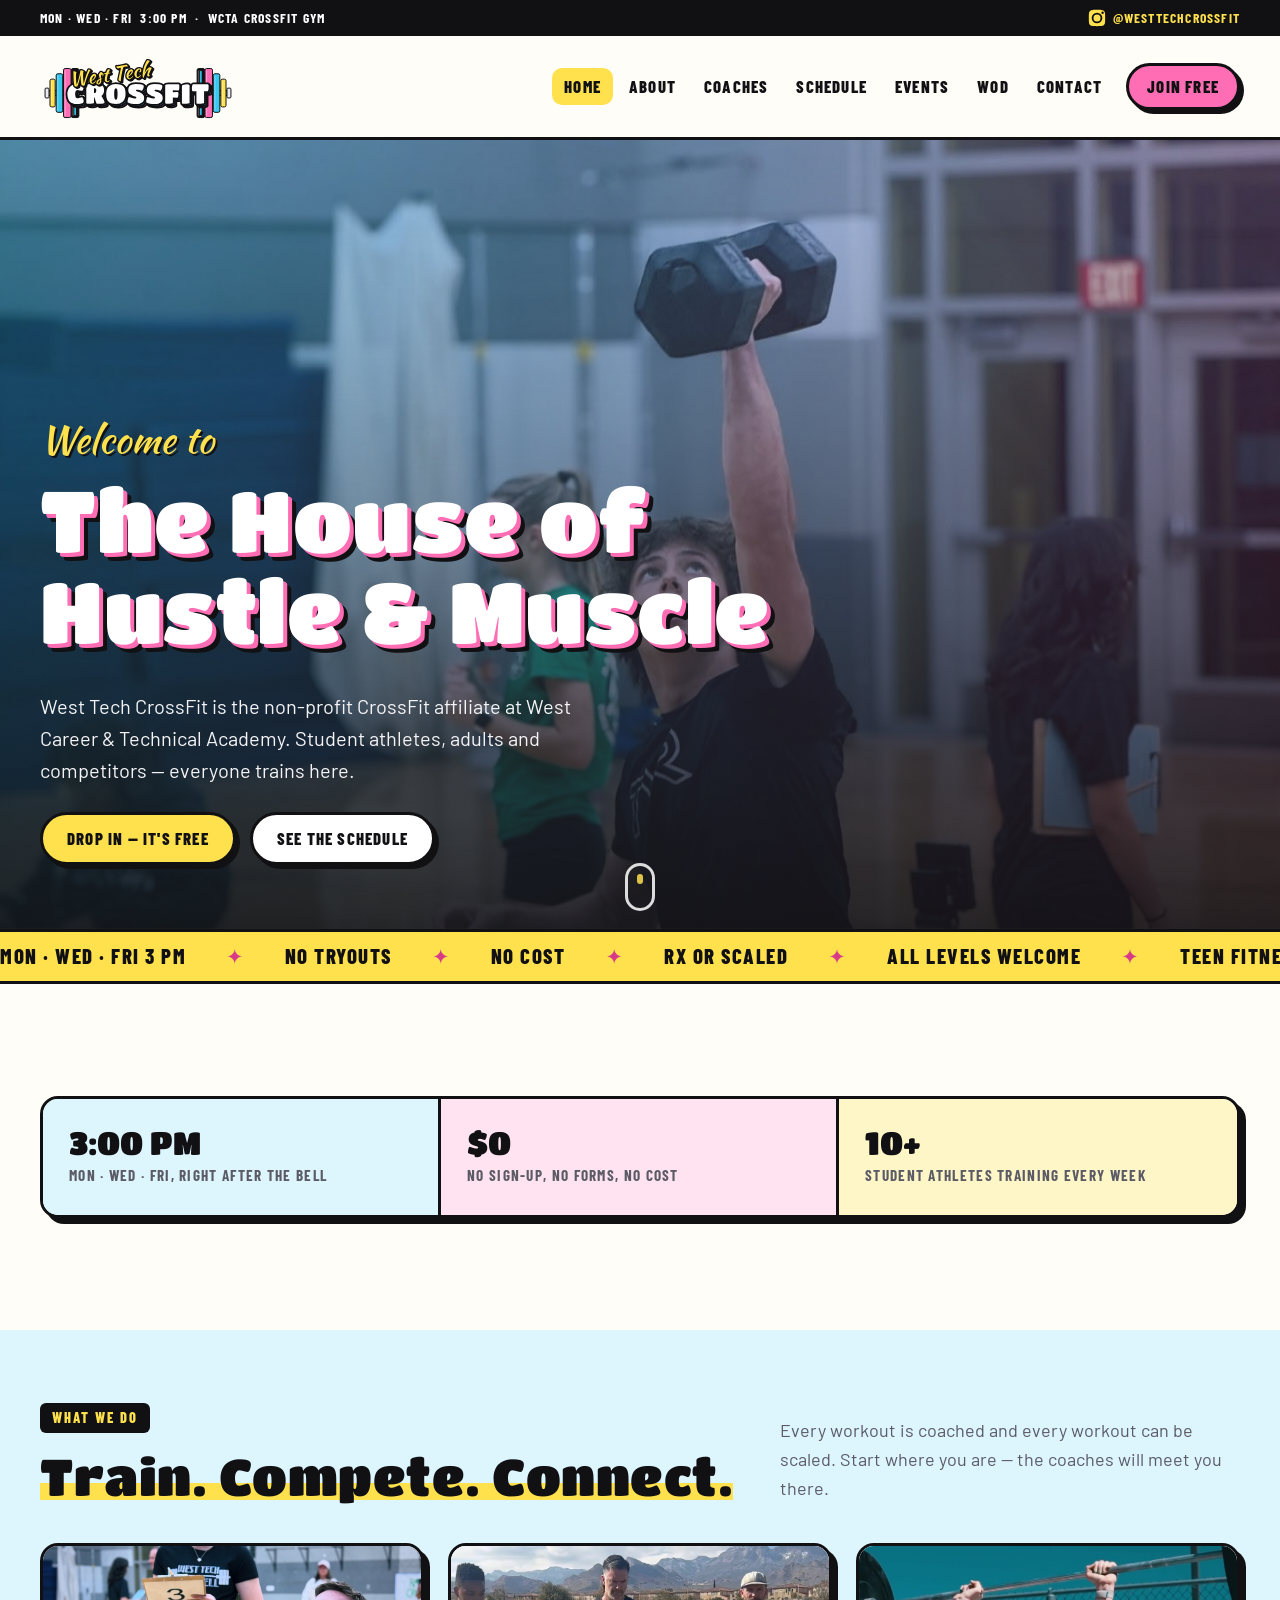
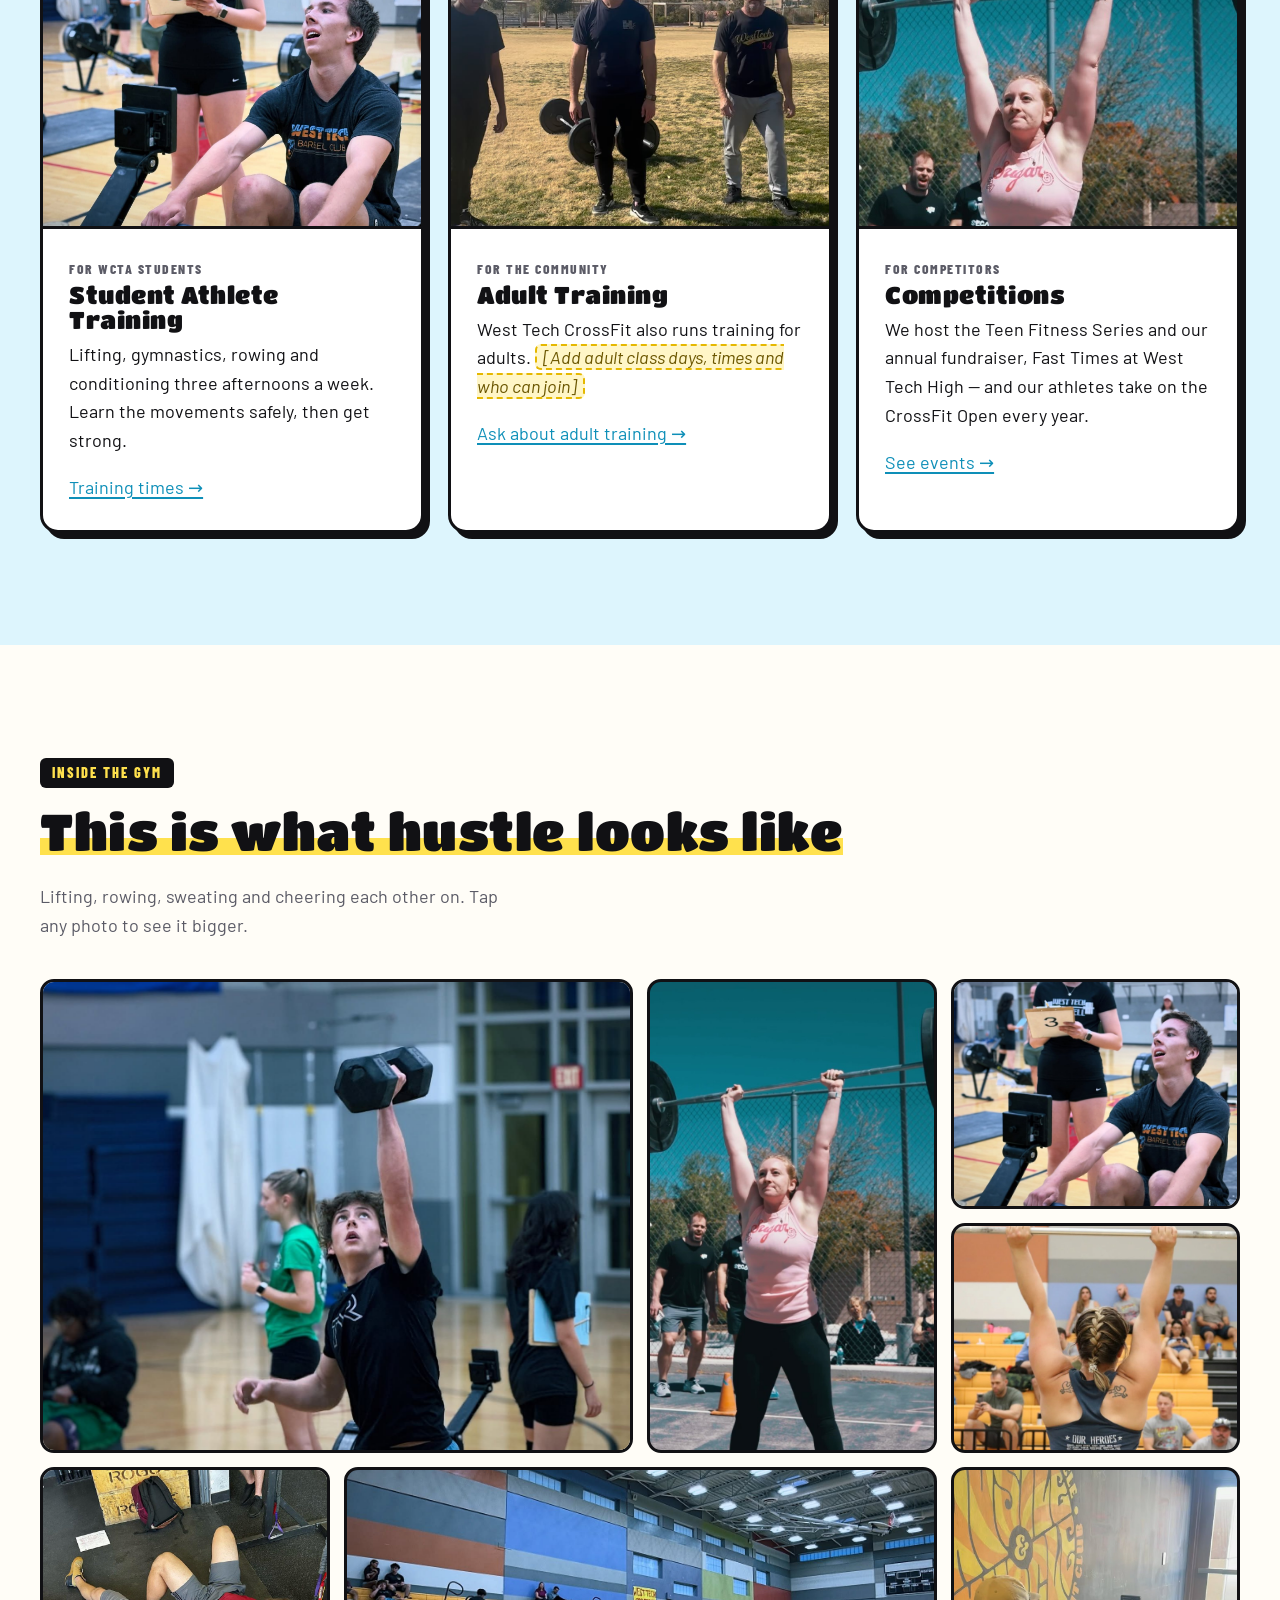
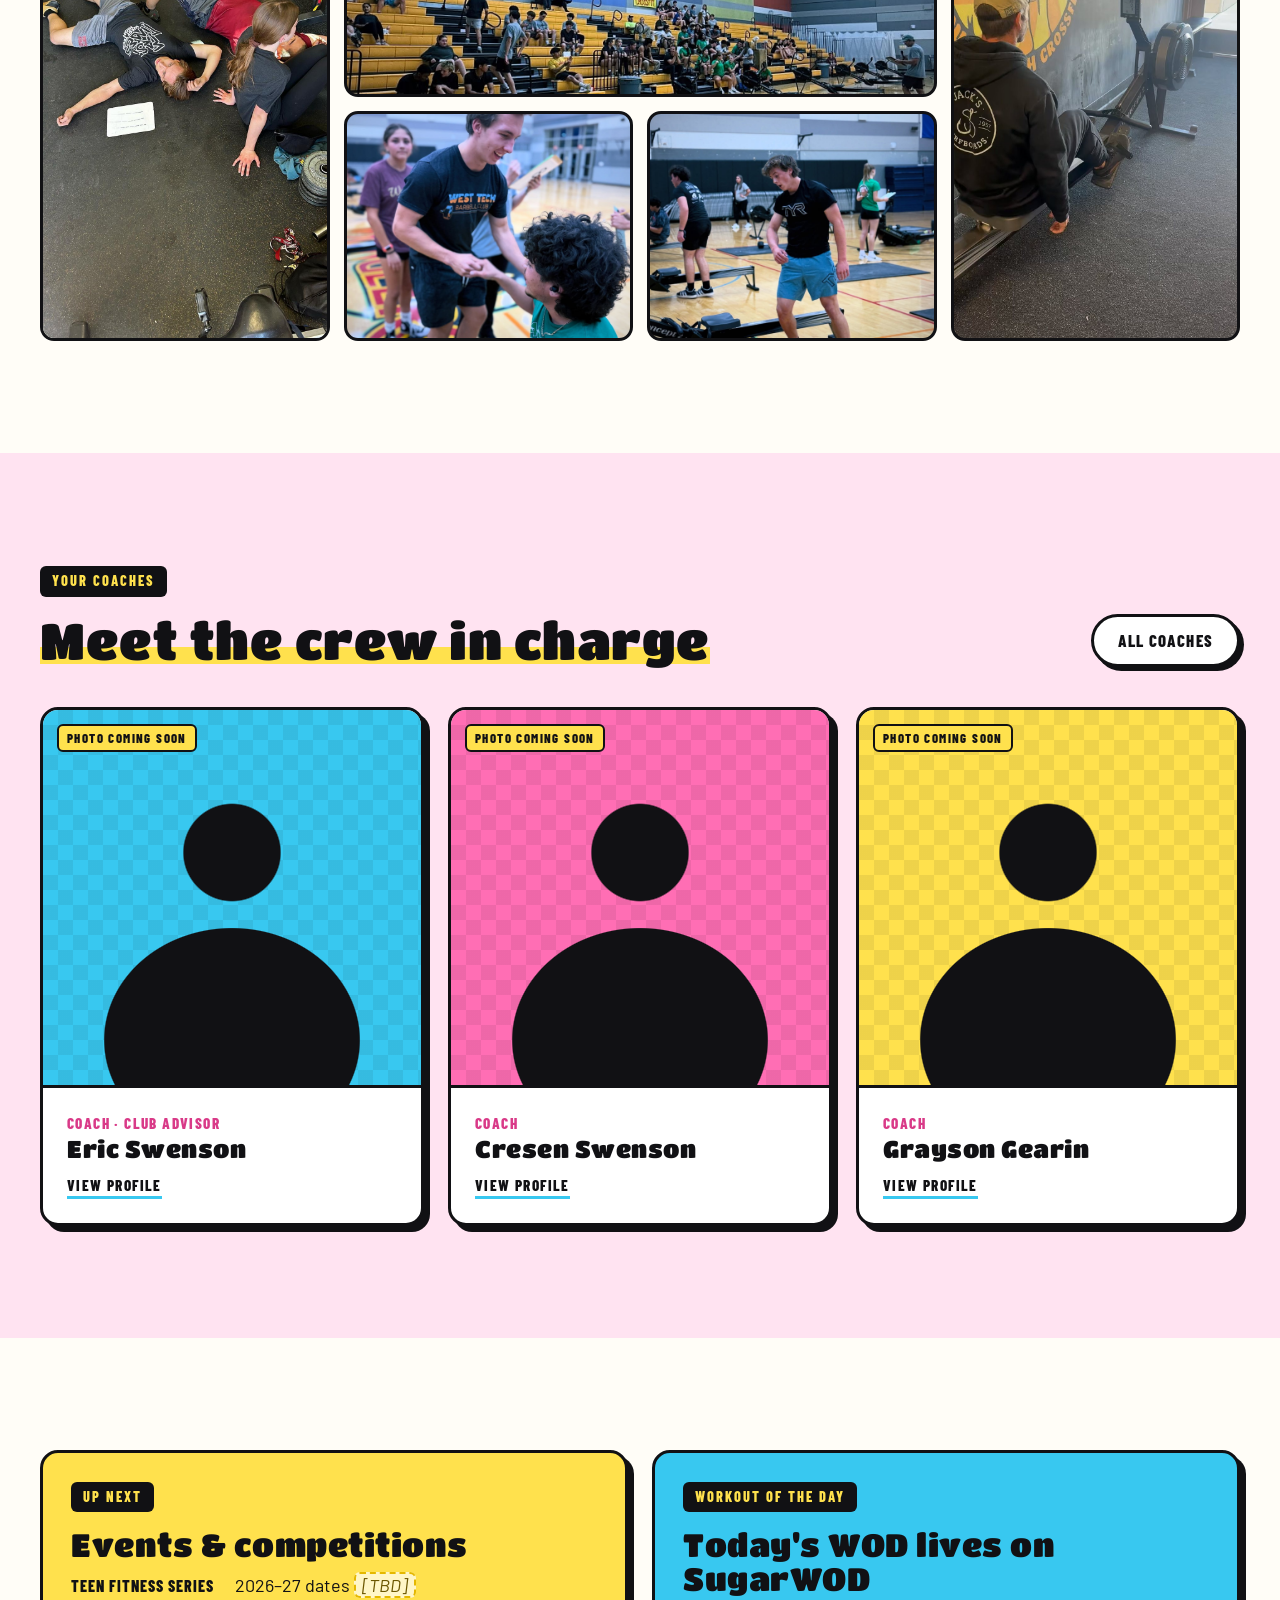
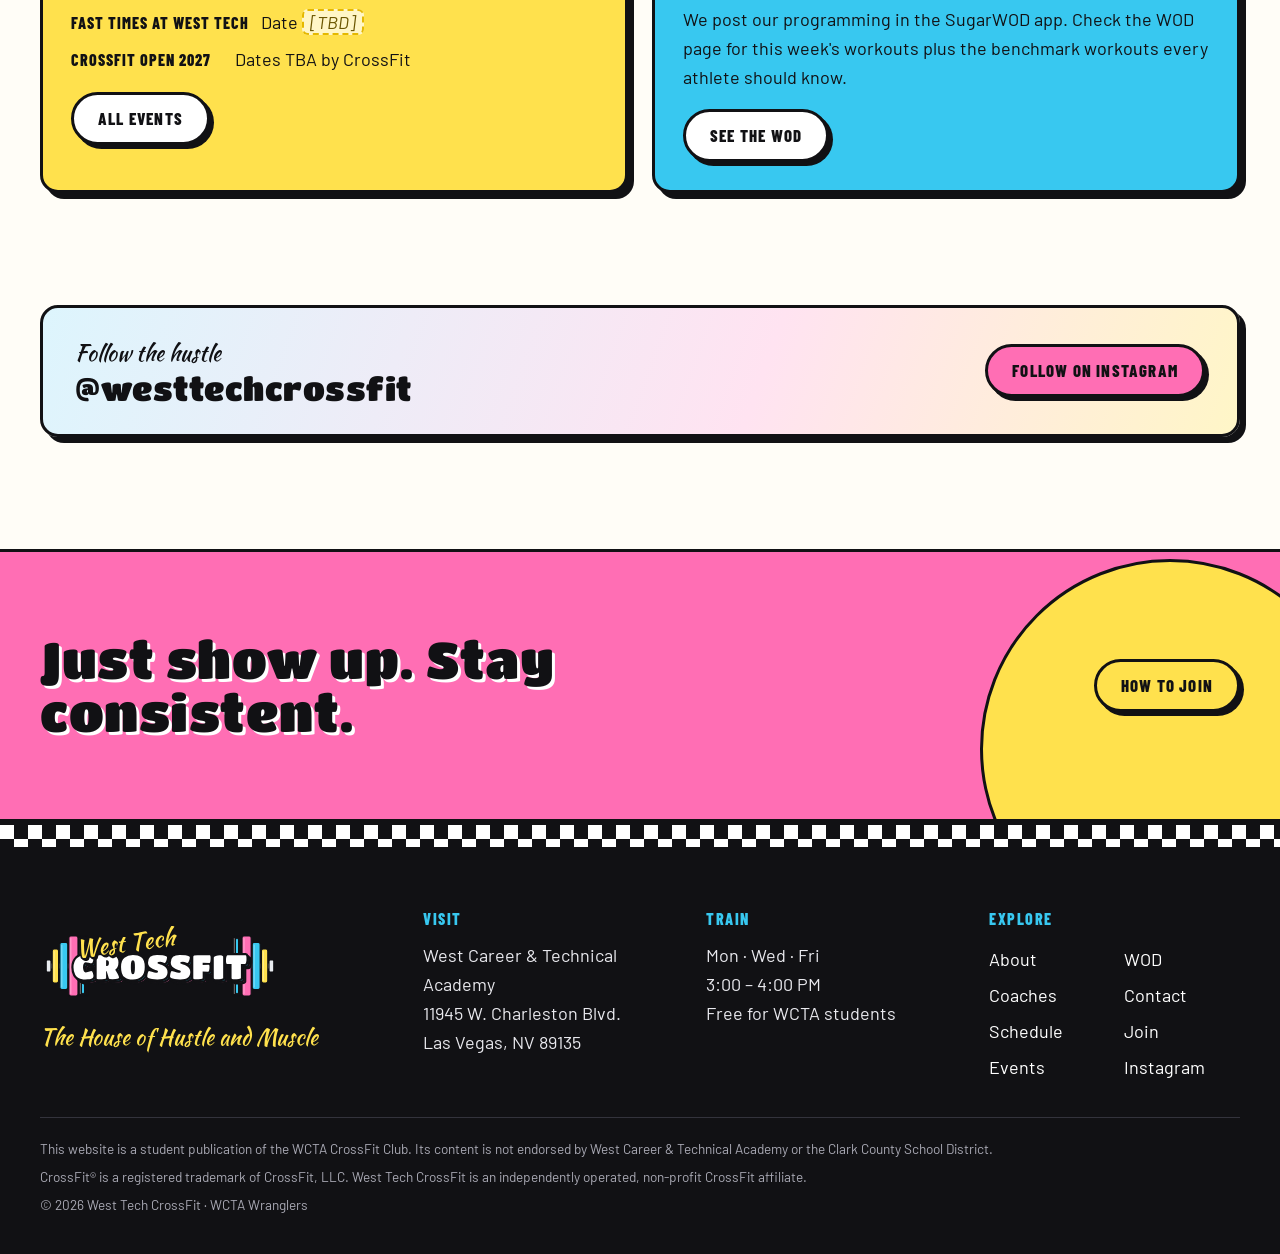
==== commit 469be6ba: "Use a sharper photo for the Adult Training card" ====
--- a/index.html
+++ b/index.html
@@ -69,7 +69,7 @@
             </div>
           </article>
           <article class="card program-card reveal">
-            <div class="program-img"><img src="images/gallery/bike-sprint.jpg" alt="Athlete sprinting on an air bike in the West Tech gym" loading="lazy" style="object-position: 50% 8%"></div>
+            <div class="program-img"><img src="images/gallery/adult-training.jpg" alt="Three adult athletes carrying heavy dumbbells outside with the mountains behind them" loading="lazy" style="object-position: 50% 47%"></div>
             <div class="program-body">
               <span class="tag">For the community</span>
               <h3>Adult Training</h3>
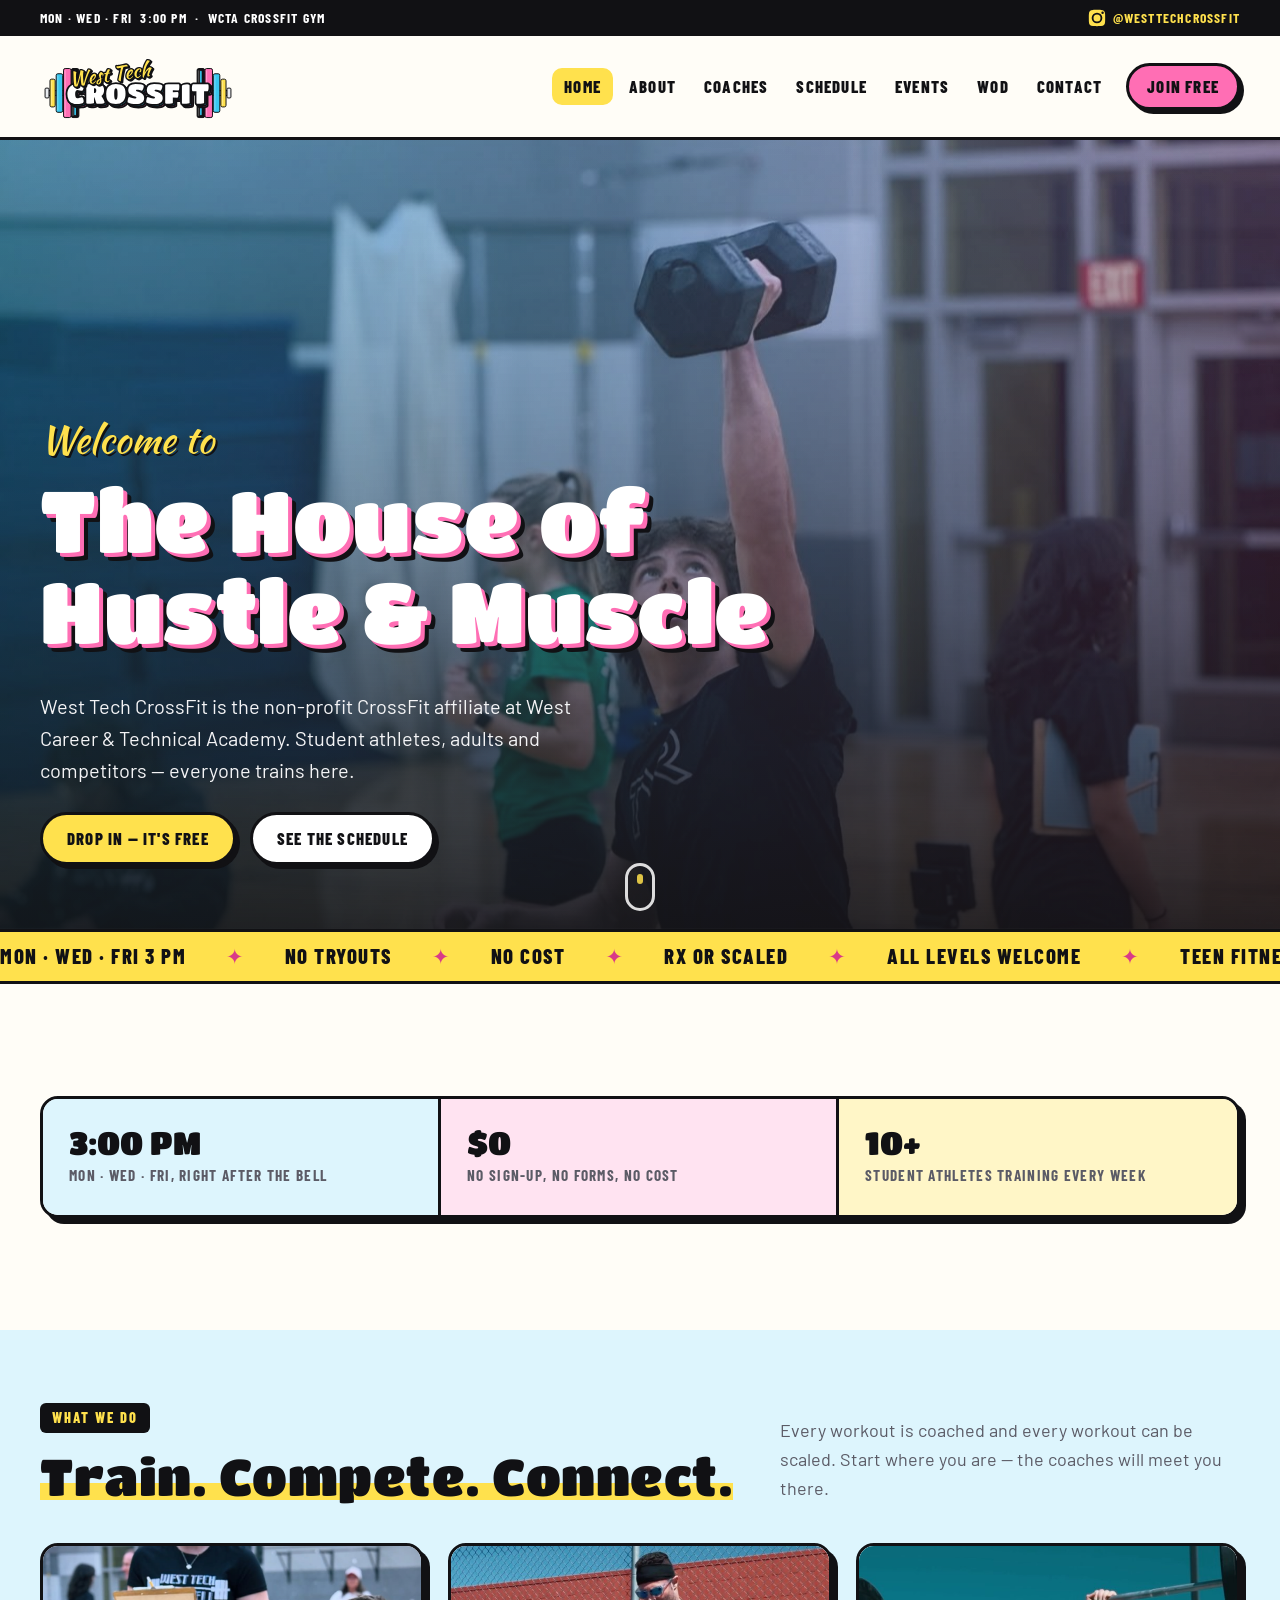
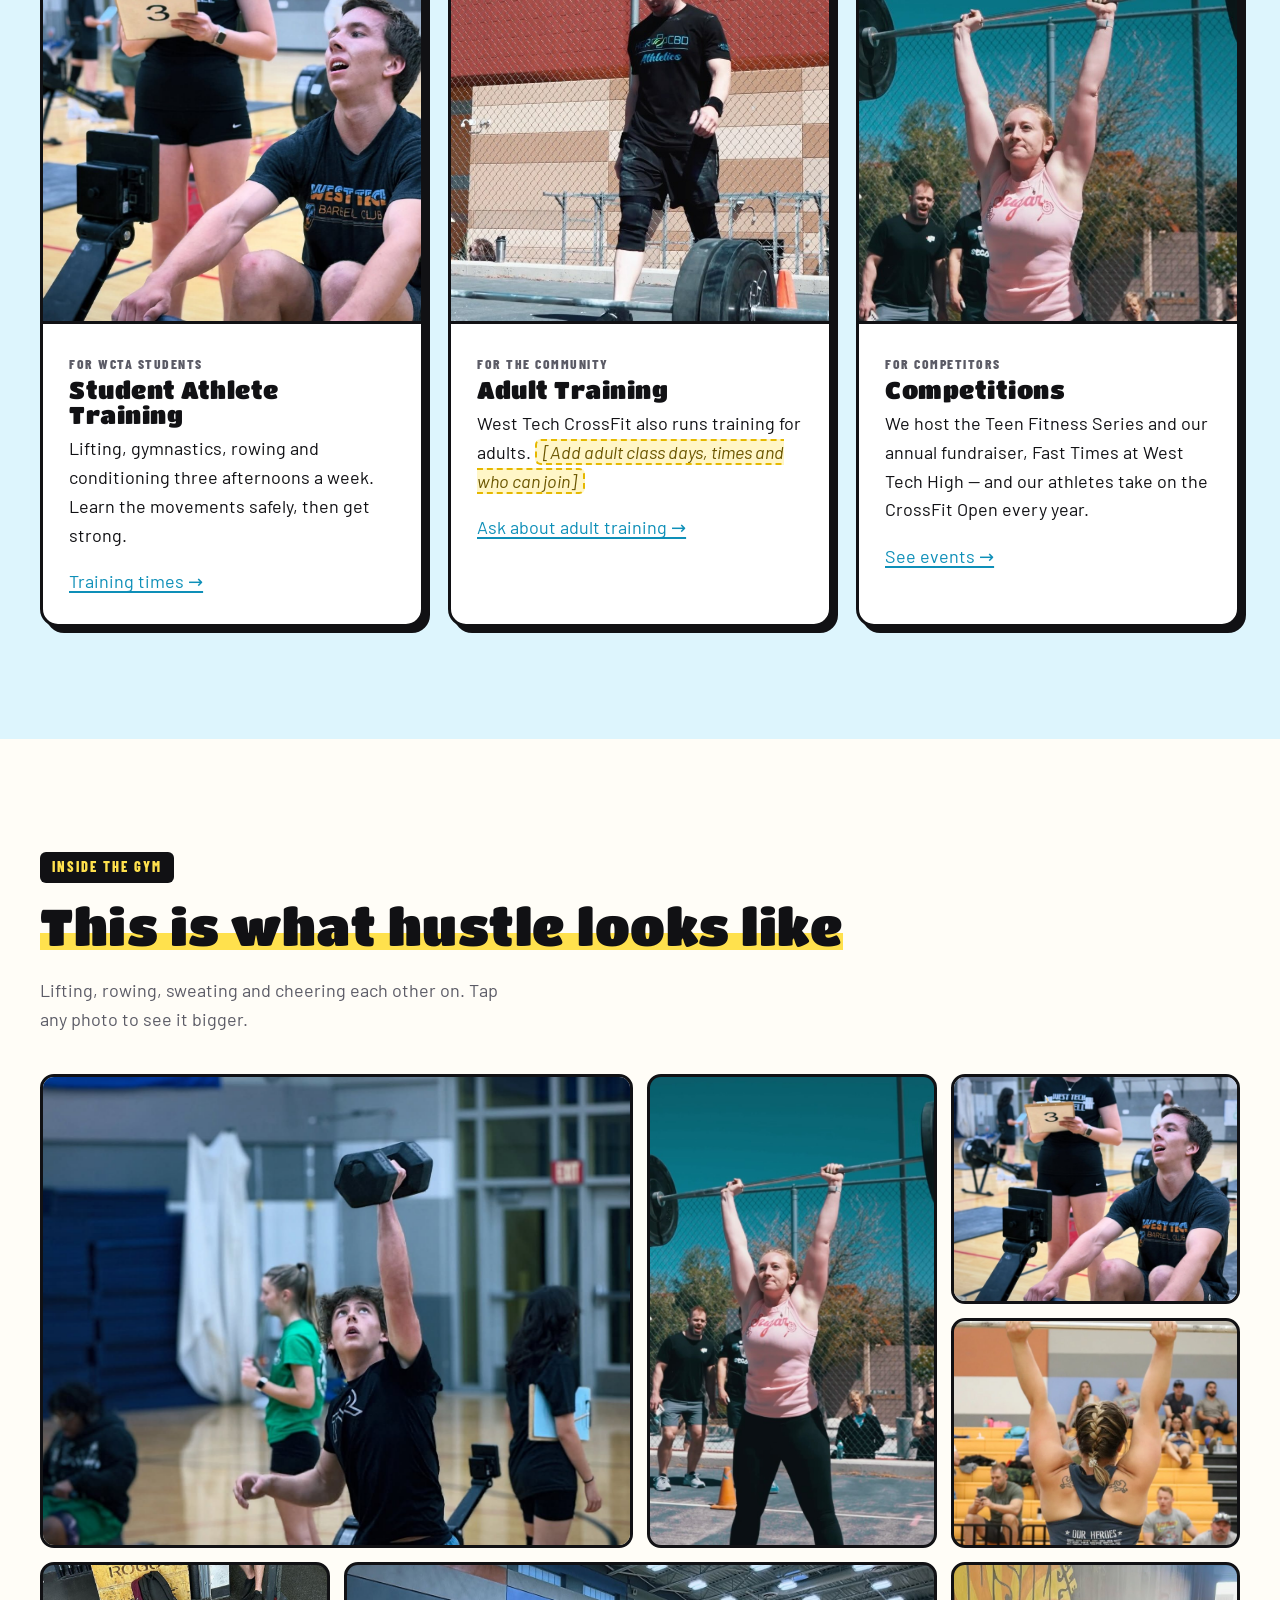
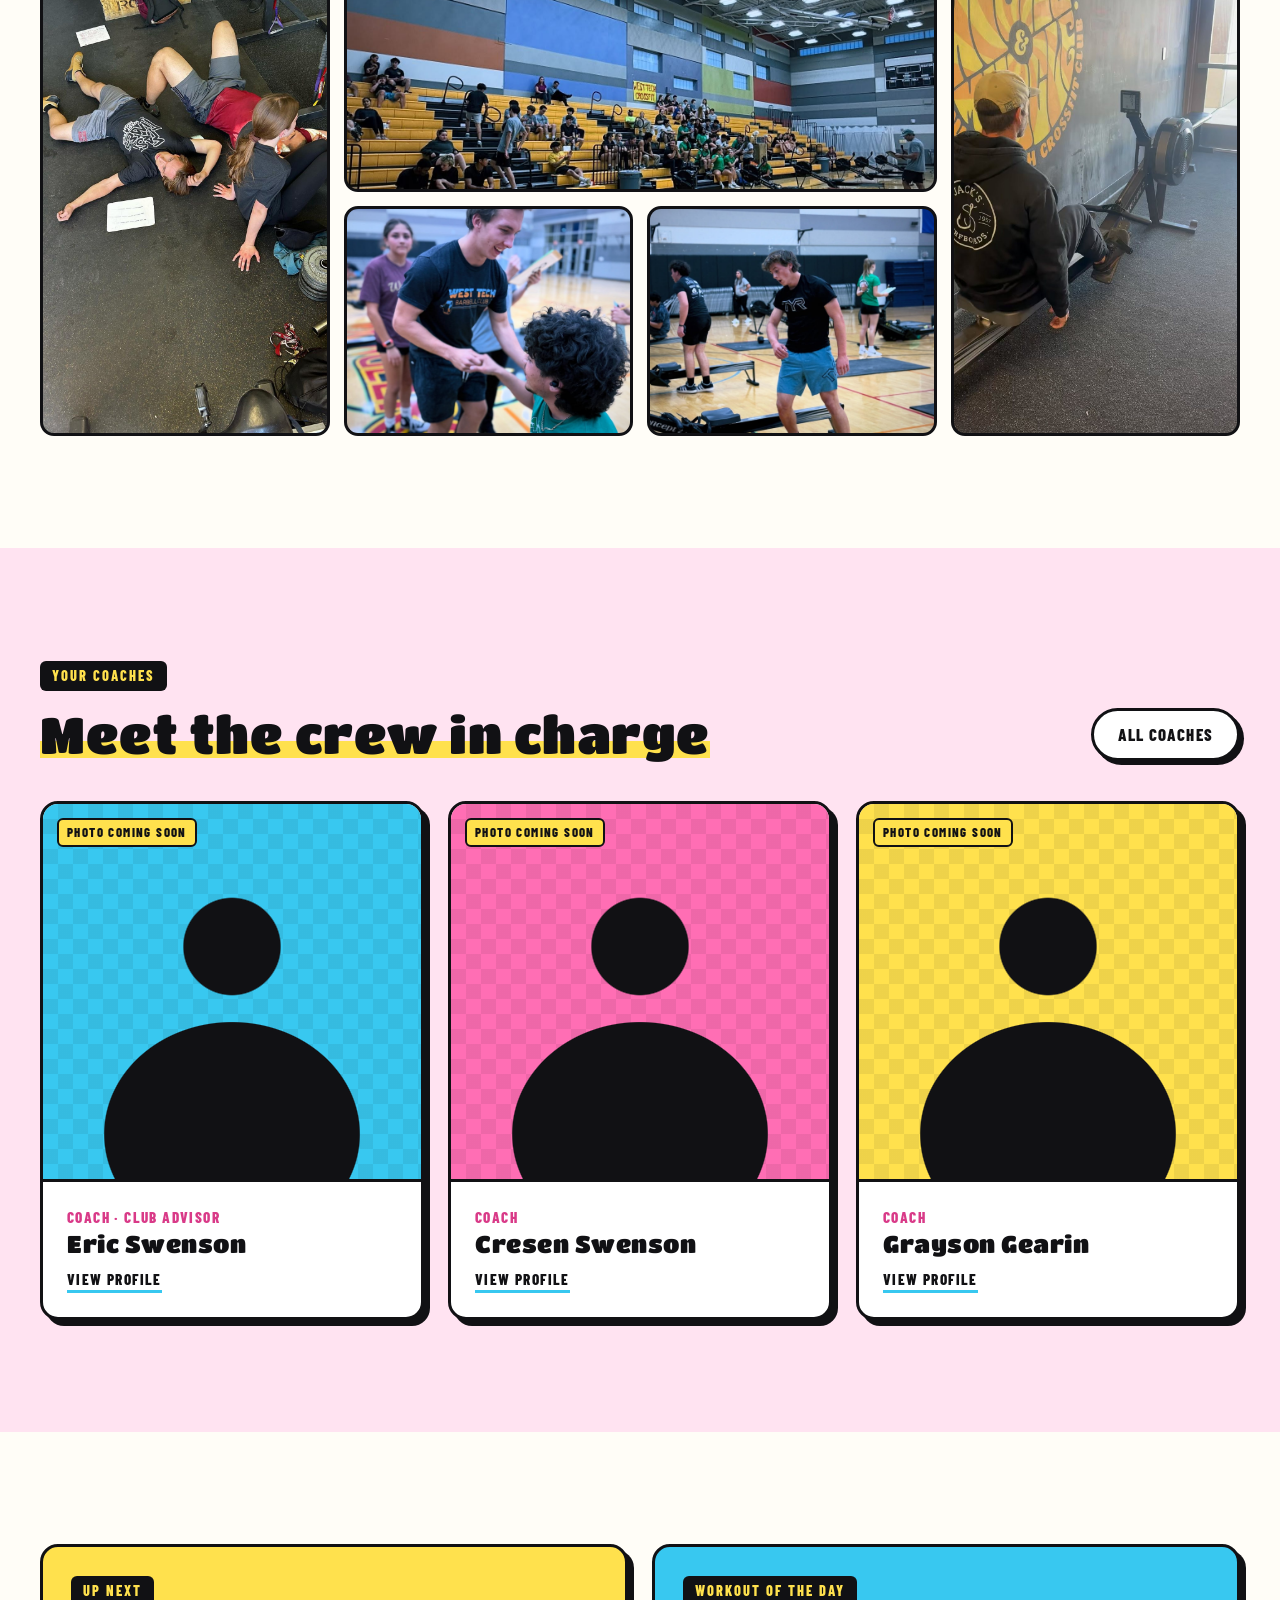
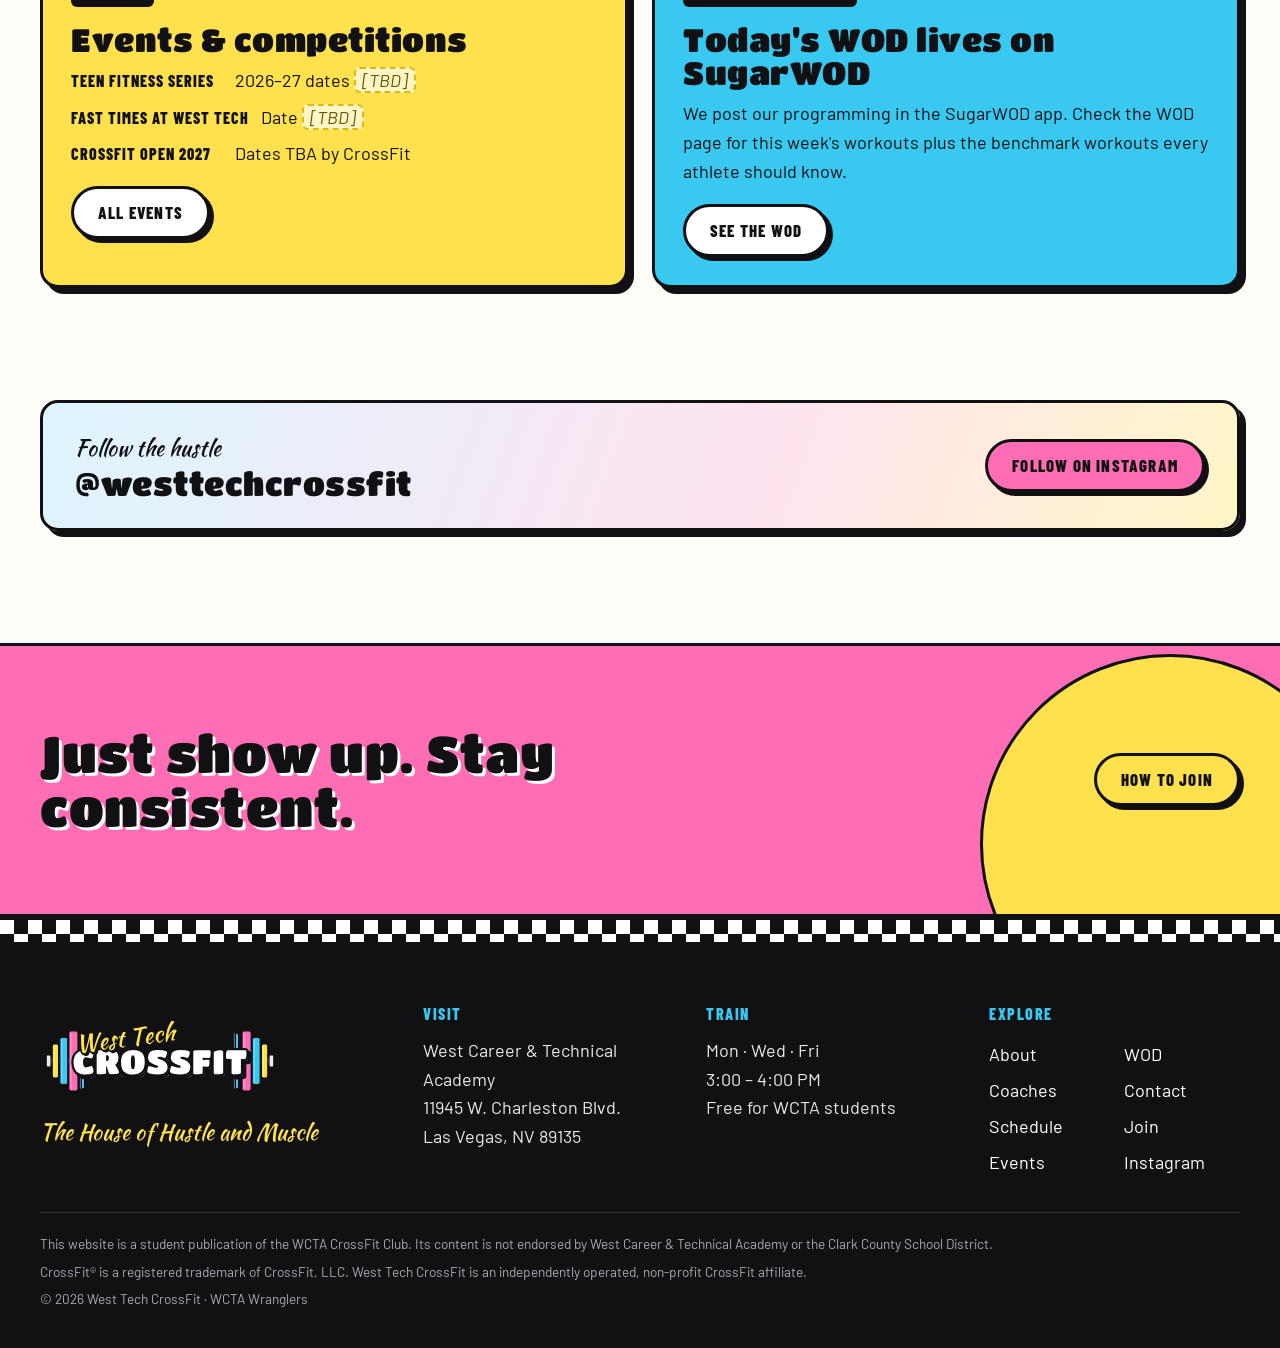
==== commit 135fa990: "Use the outdoor barbell reel cover for Adult Training Square photos on the three home cards so the a" ====
--- a/index.html
+++ b/index.html
@@ -60,7 +60,7 @@
         </div>
         <div class="grid grid-3">
           <article class="card program-card reveal">
-            <div class="program-img"><img src="images/gallery/row-sprint.jpg" alt="Student athlete pushing through a row sprint while a judge counts reps" loading="lazy"></div>
+            <div class="program-img" style="aspect-ratio: 1 / 1"><img src="images/gallery/row-sprint.jpg" alt="Student athlete pushing through a row sprint while a judge counts reps" loading="lazy"></div>
             <div class="program-body">
               <span class="tag">For WCTA students</span>
               <h3>Student Athlete Training</h3>
@@ -69,7 +69,7 @@
             </div>
           </article>
           <article class="card program-card reveal">
-            <div class="program-img"><img src="images/gallery/adult-training.jpg" alt="Three adult athletes carrying heavy dumbbells outside with the mountains behind them" loading="lazy" style="object-position: 50% 47%"></div>
+            <div class="program-img" style="aspect-ratio: 1 / 1"><img src="images/gallery/outdoor-lift.jpg" alt="Athlete stepping up to a loaded barbell outside at WCTA" loading="lazy" style="object-position: 50% 62%"></div>
             <div class="program-body">
               <span class="tag">For the community</span>
               <h3>Adult Training</h3>
@@ -78,7 +78,7 @@
             </div>
           </article>
           <article class="card program-card reveal">
-            <div class="program-img"><img src="images/gallery/overhead-lockout.jpg" alt="Competitor locking out a barbell overhead at Fast Times at West Tech High" loading="lazy" style="object-position: 50% 30%"></div>
+            <div class="program-img" style="aspect-ratio: 1 / 1"><img src="images/gallery/overhead-lockout.jpg" alt="Competitor locking out a barbell overhead at Fast Times at West Tech High" loading="lazy" style="object-position: 50% 30%"></div>
             <div class="program-body">
               <span class="tag">For competitors</span>
               <h3>Competitions</h3>
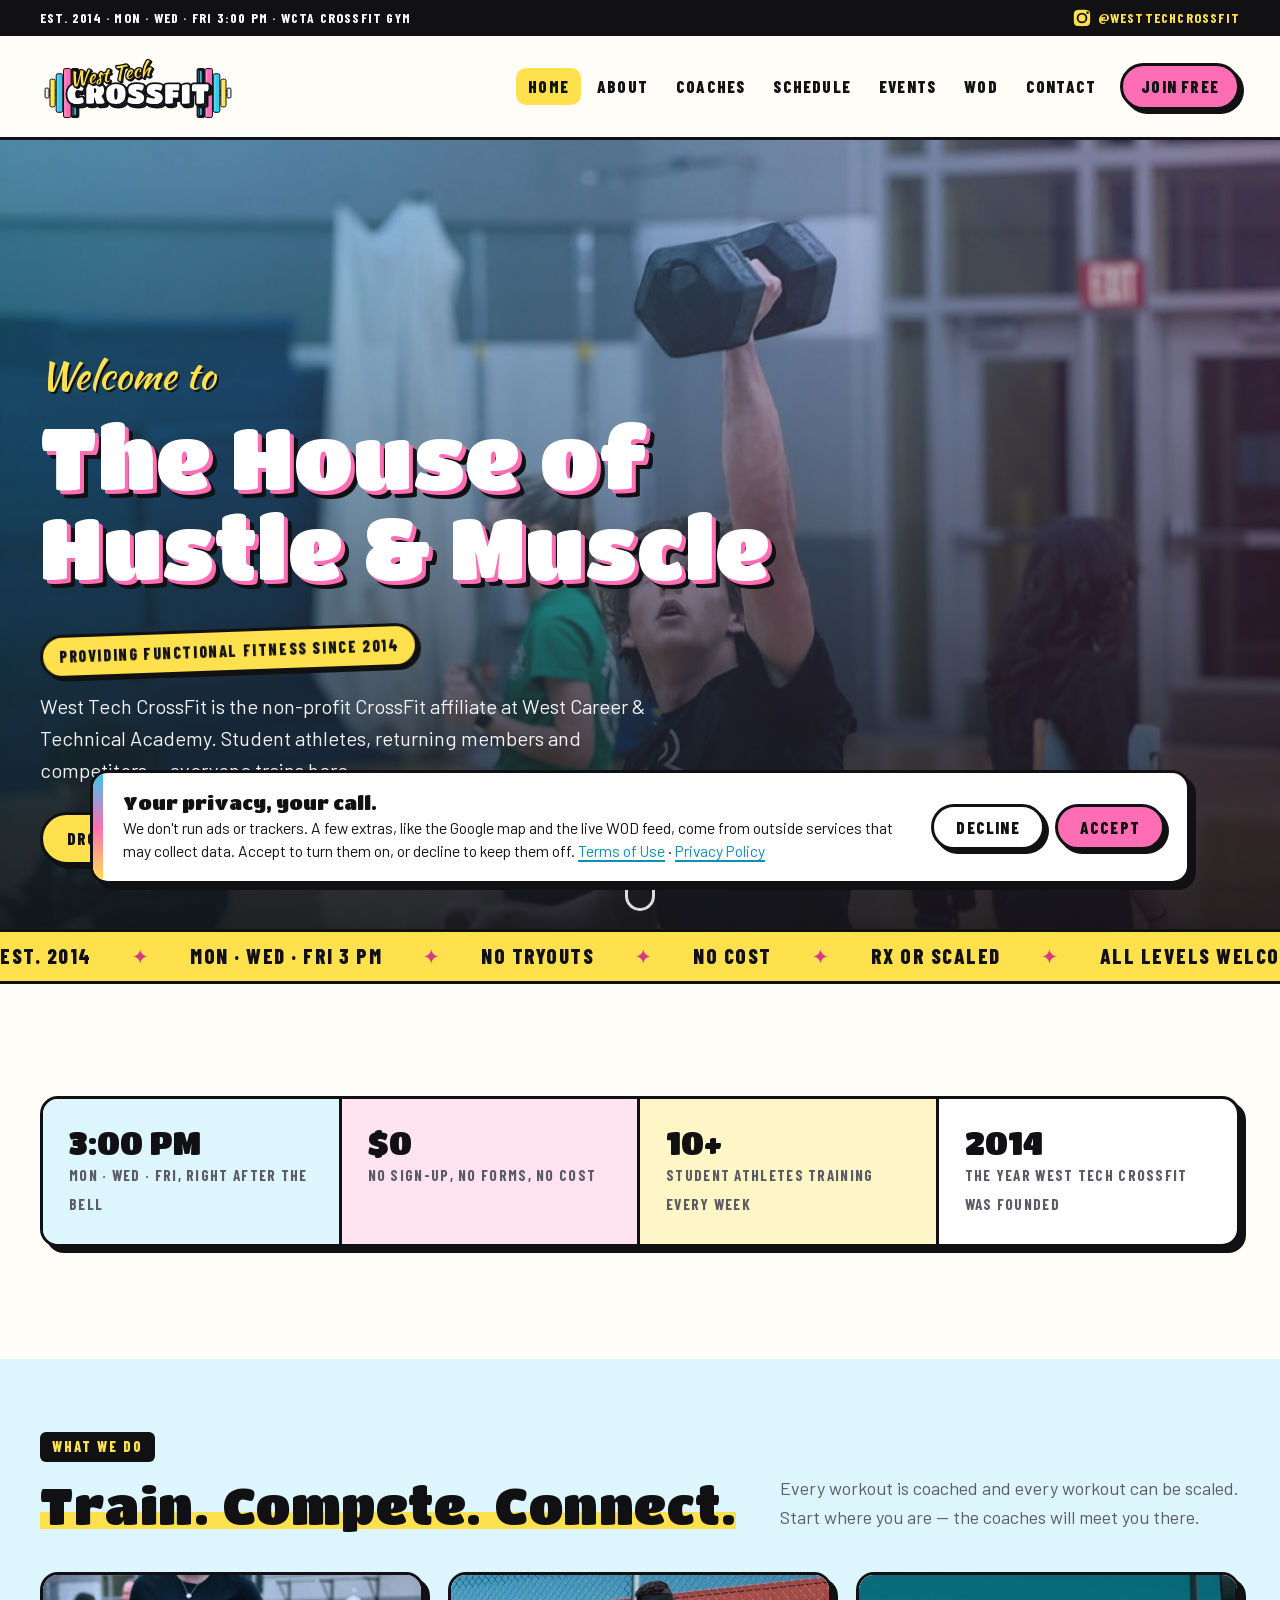
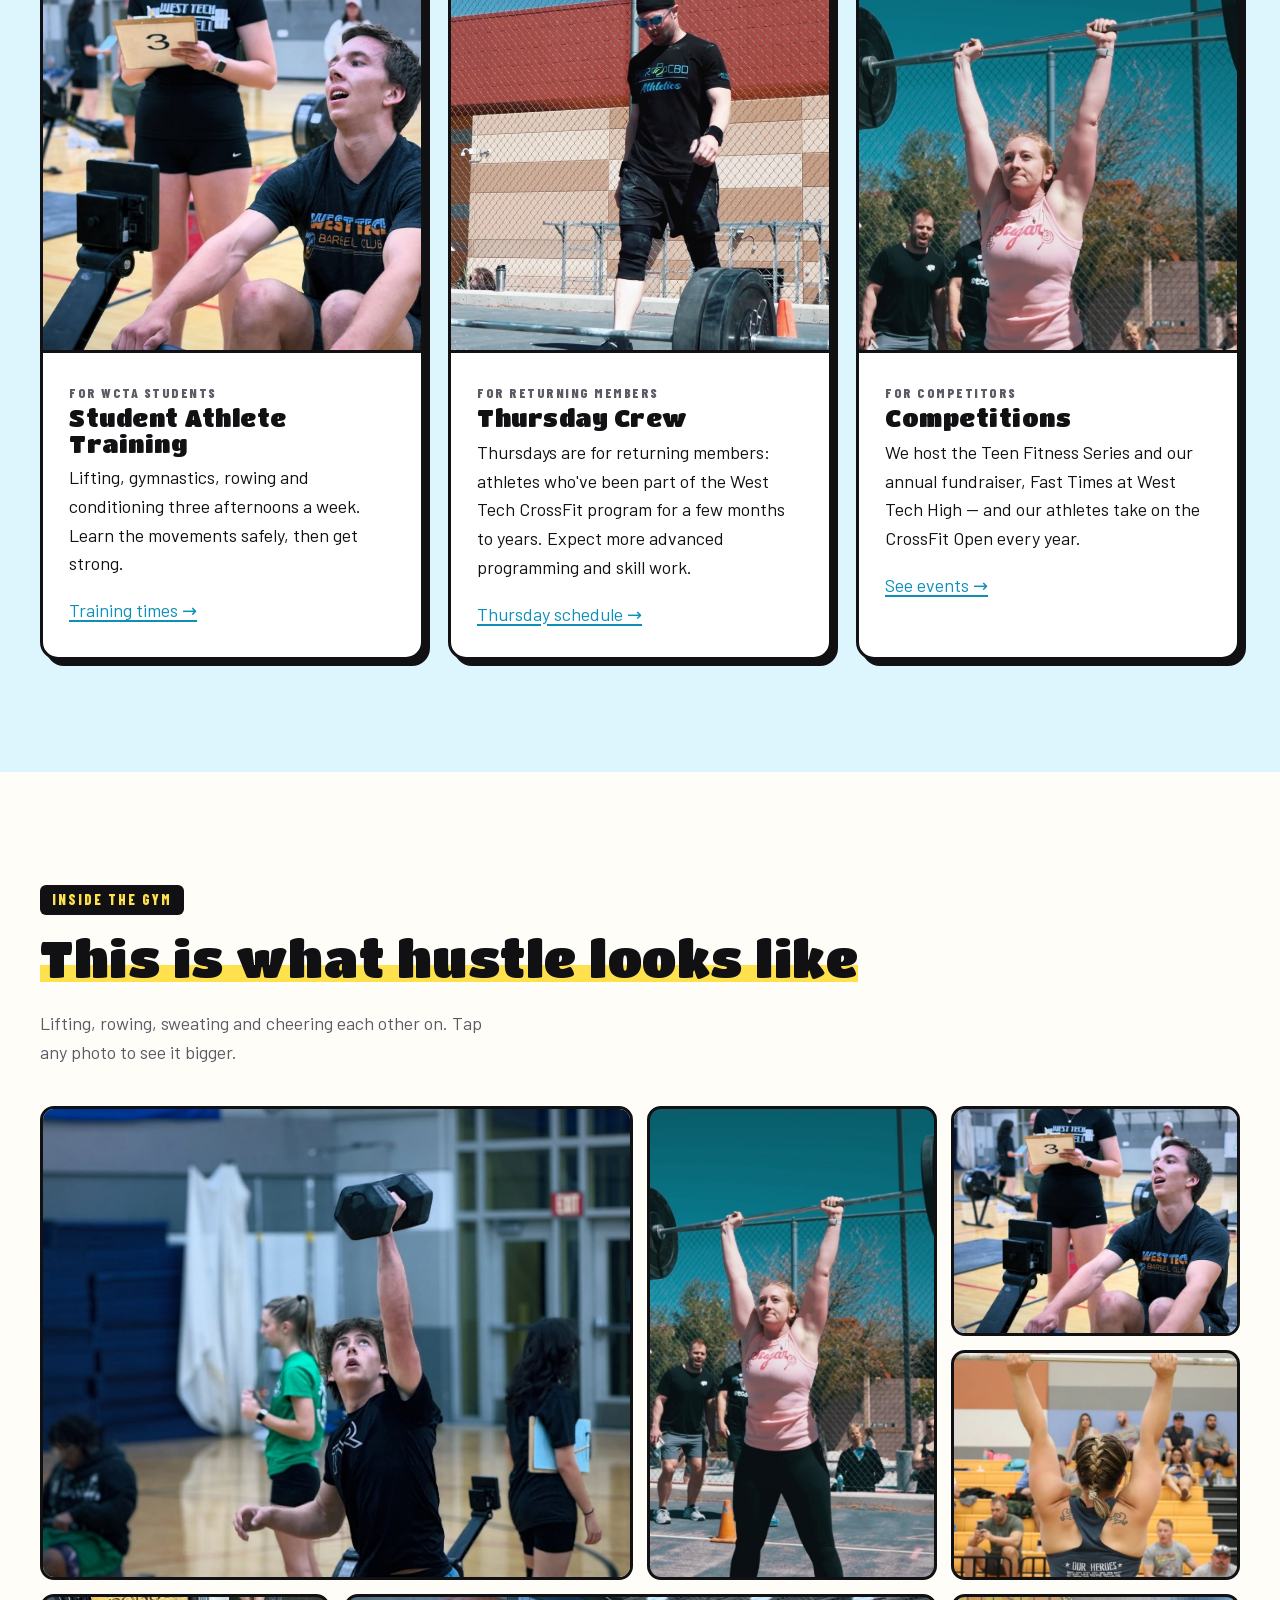
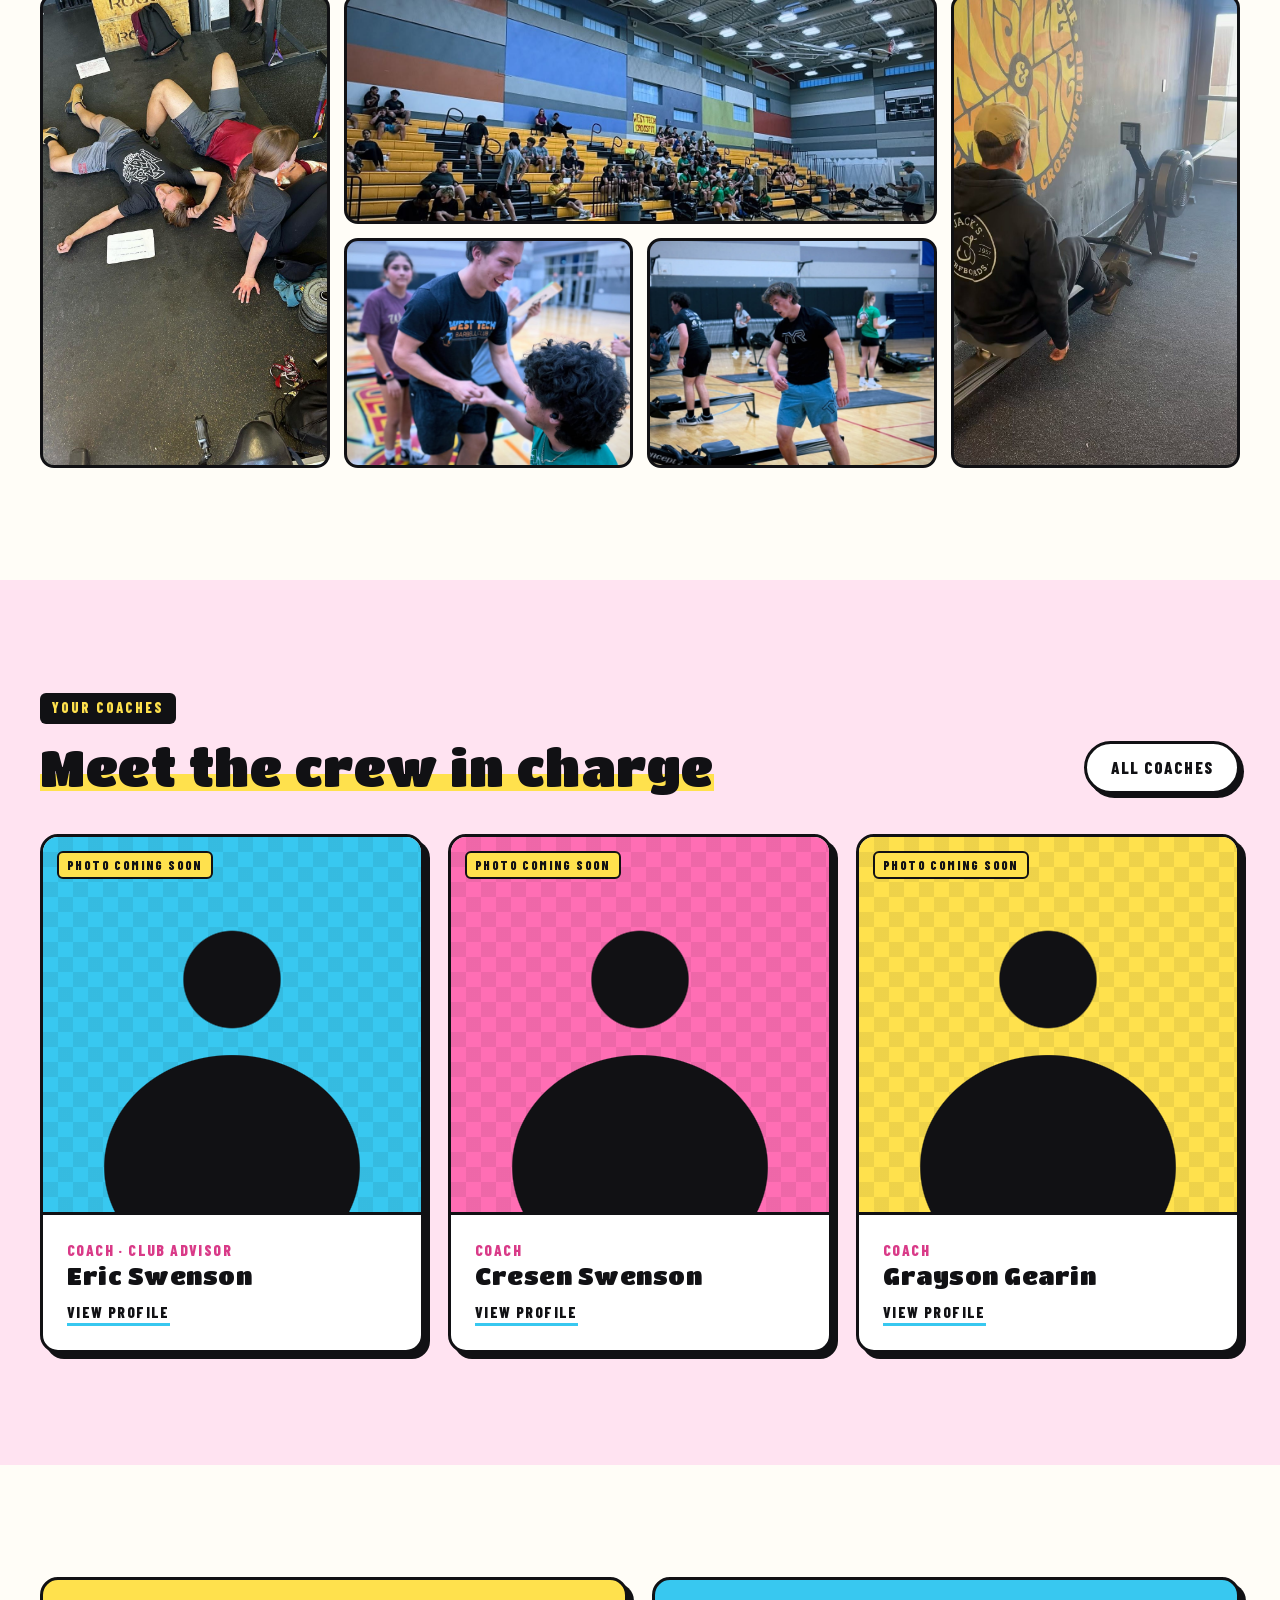
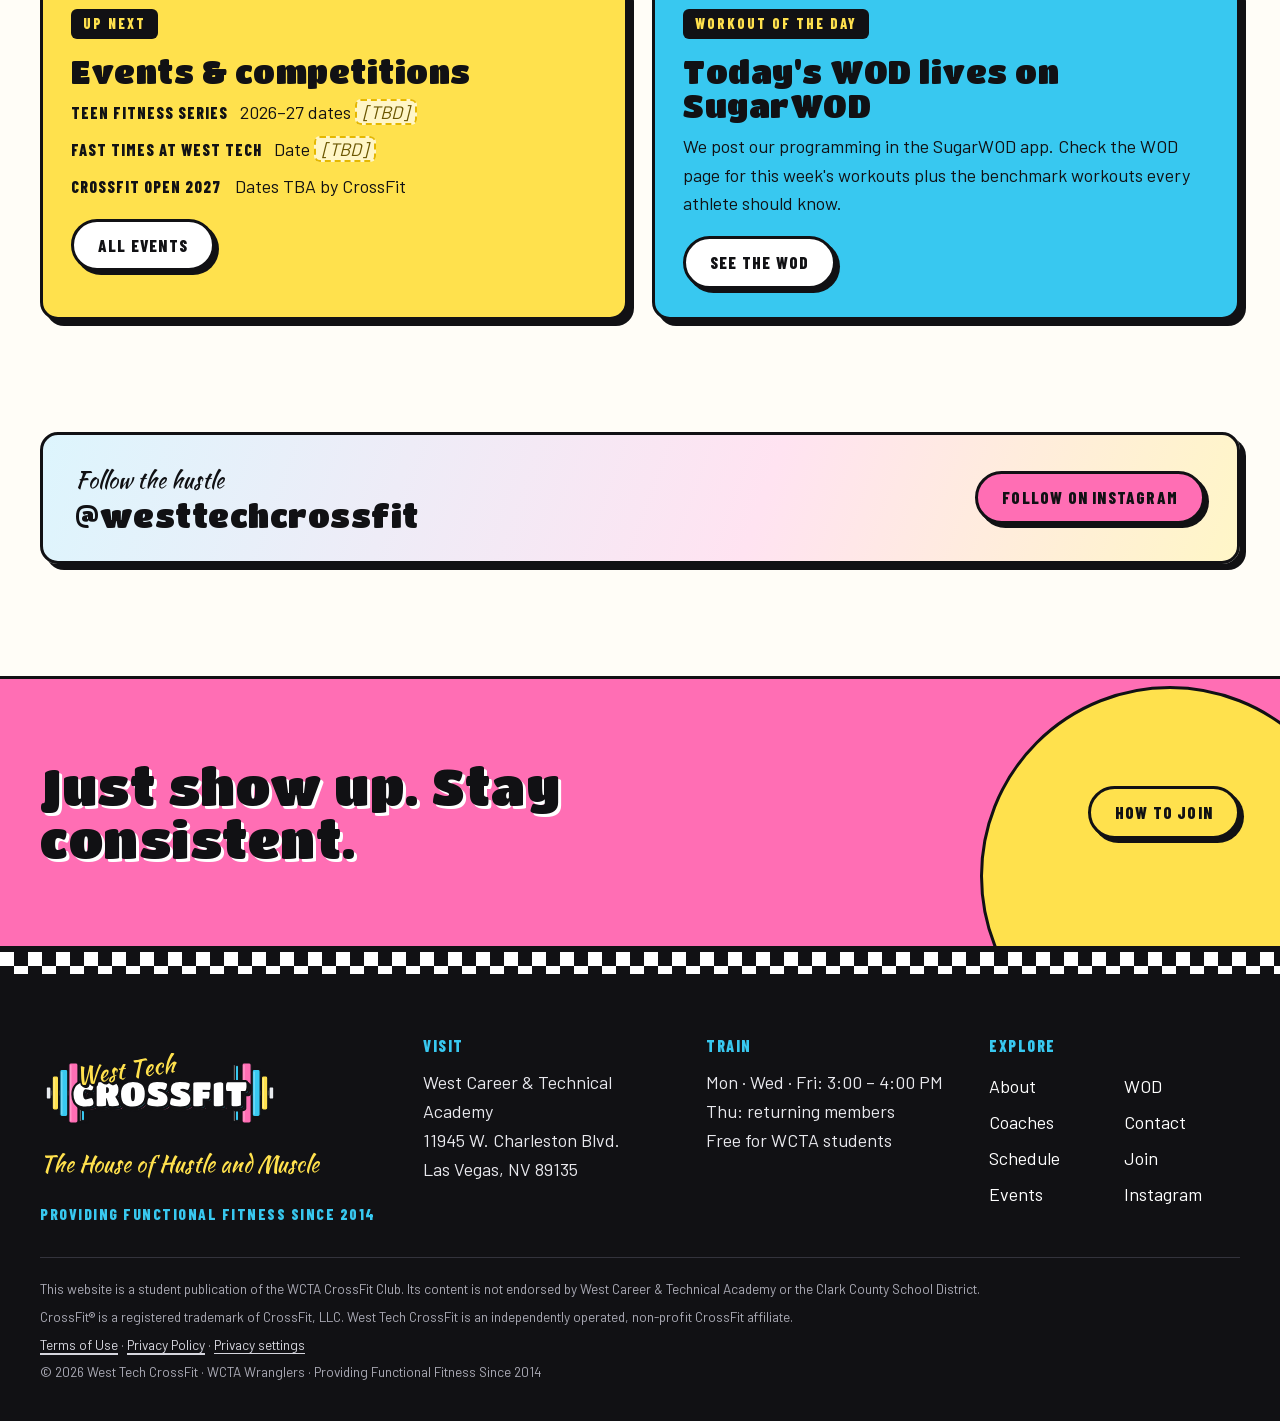
==== commit 0281dc19: "Site Builder, privacy banner, Thursday crew and 2014 updates (test branch)" ====
--- a/index.html
+++ b/index.html
@@ -4,11 +4,9 @@
   <meta charset="utf-8">
   <meta name="viewport" content="width=device-width, initial-scale=1">
   <title>West Tech CrossFit · WCTA Las Vegas</title>
-  <meta name="description" content="West Tech CrossFit is the non-profit CrossFit affiliate at West Career & Technical Academy in Las Vegas — free student-athlete training, adult training and competitions.">
+  <meta name="description" content="West Tech CrossFit is the non-profit CrossFit affiliate at West Career & Technical Academy in Las Vegas — free student-athlete training, a Thursday crew for returning members, and competitions. Providing functional fitness since 2014.">
   <link rel="icon" href="assets/img/logo-mark.svg" type="image/svg+xml">
-  <link rel="preconnect" href="https://fonts.googleapis.com">
-  <link rel="preconnect" href="https://fonts.gstatic.com" crossorigin>
-  <link href="https://fonts.googleapis.com/css2?family=Barlow+Condensed:wght@600;700;800&family=Barlow:wght@400;500;600;700&family=Kaushan+Script&family=Titan+One&display=swap" rel="stylesheet">
+  <link rel="stylesheet" href="assets/fonts/fonts.css">
   <link rel="stylesheet" href="assets/css/style.css">
   <script>document.documentElement.classList.add("js")</script>
 </head>
@@ -22,18 +20,19 @@
       <div class="wrap hero-content">
         <span class="script">Welcome to</span>
         <h1>The House of Hustle &amp; Muscle</h1>
-        <p>West Tech CrossFit is the non-profit CrossFit affiliate at West Career &amp; Technical Academy. Student athletes, adults and competitors — everyone trains here.</p>
+        <p class="hero-badge">Providing Functional Fitness Since 2014</p>
+        <p>West Tech CrossFit is the non-profit CrossFit affiliate at West Career &amp; Technical Academy. Student athletes, returning members and competitors — everyone trains here.</p>
         <div class="hero-ctas">
-          <a class="btn btn-yellow" href="join.html">Drop in — it's free</a>
-          <a class="btn" href="schedule.html">See the schedule</a>
+          <a class="btn btn-yellow" href="join">Drop in — it's free</a>
+          <a class="btn" href="schedule">See the schedule</a>
         </div>
       </div>
     </section>
 
     <div class="ticker" aria-hidden="true">
       <div class="ticker-track">
-        <span>Mon · Wed · Fri 3 PM</span><span>No tryouts</span><span>No cost</span><span>Rx or scaled</span><span>All levels welcome</span><span>Teen Fitness Series</span><span>Fast Times at West Tech High</span>
-        <span>Mon · Wed · Fri 3 PM</span><span>No tryouts</span><span>No cost</span><span>Rx or scaled</span><span>All levels welcome</span><span>Teen Fitness Series</span><span>Fast Times at West Tech High</span>
+        <span>Est. 2014</span><span>Mon · Wed · Fri 3 PM</span><span>No tryouts</span><span>No cost</span><span>Rx or scaled</span><span>All levels welcome</span><span>Teen Fitness Series</span><span>Fast Times at West Tech High</span>
+        <span>Est. 2014</span><span>Mon · Wed · Fri 3 PM</span><span>No tryouts</span><span>No cost</span><span>Rx or scaled</span><span>All levels welcome</span><span>Teen Fitness Series</span><span>Fast Times at West Tech High</span>
       </div>
     </div>
 
@@ -44,6 +43,7 @@
           <div class="fact"><strong>3:00 PM</strong><span>Mon · Wed · Fri, right after the bell</span></div>
           <div class="fact"><strong>$0</strong><span>No sign-up, no forms, no cost</span></div>
           <div class="fact"><strong>10+</strong><span>Student athletes training every week</span></div>
+          <div class="fact"><strong>2014</strong><span>The year West Tech CrossFit was founded</span></div>
         </div>
       </div>
     </section>
@@ -65,16 +65,16 @@
               <span class="tag">For WCTA students</span>
               <h3>Student Athlete Training</h3>
               <p>Lifting, gymnastics, rowing and conditioning three afternoons a week. Learn the movements safely, then get strong.</p>
-              <a href="schedule.html">Training times →</a>
+              <a href="schedule">Training times →</a>
             </div>
           </article>
           <article class="card program-card reveal">
-            <div class="program-img" style="aspect-ratio: 1 / 1"><img src="images/gallery/outdoor-lift.jpg" alt="Athlete stepping up to a loaded barbell outside at WCTA" loading="lazy" style="object-position: 50% 62%"></div>
+            <div class="program-img" style="aspect-ratio: 1 / 1"><img src="images/gallery/outdoor-lift.jpg" alt="Experienced athlete stepping up to a loaded barbell outside at WCTA" loading="lazy" style="object-position: 50% 62%"></div>
             <div class="program-body">
-              <span class="tag">For the community</span>
-              <h3>Adult Training</h3>
-              <p>West Tech CrossFit also runs training for adults. <span class="tbd">[Add adult class days, times and who can join]</span></p>
-              <a href="contact.html">Ask about adult training →</a>
+              <span class="tag">For returning members</span>
+              <h3>Thursday Crew</h3>
+              <p>Thursdays are for returning members: athletes who've been part of the West Tech CrossFit program for a few months to years. Expect more advanced programming and skill work.</p>
+              <a href="schedule">Thursday schedule →</a>
             </div>
           </article>
           <article class="card program-card reveal">
@@ -83,7 +83,7 @@
               <span class="tag">For competitors</span>
               <h3>Competitions</h3>
               <p>We host the Teen Fitness Series and our annual fundraiser, Fast Times at West Tech High — and our athletes take on the CrossFit Open every year.</p>
-              <a href="events.html">See events →</a>
+              <a href="events">See events →</a>
             </div>
           </article>
         </div>
@@ -123,18 +123,18 @@
             <span class="eyebrow">Your coaches</span>
             <h2>Meet the crew in charge</h2>
           </div>
-          <a class="btn" href="coaches/index.html">All coaches</a>
+          <a class="btn" href="coaches/">All coaches</a>
         </div>
         <div class="grid grid-3">
-          <a class="card coach-card reveal" href="coaches/eric-swenson.html">
+          <a class="card coach-card reveal" href="coaches/eric-swenson">
             <div class="photo-slot"><img src="images/coaches/eric-swenson.jpg" alt="Coach Eric Swenson" data-fallback loading="lazy"></div>
             <div class="coach-body"><span class="role">Coach · Club Advisor</span><h3>Eric Swenson</h3><span class="more">View profile</span></div>
           </a>
-          <a class="card coach-card reveal" href="coaches/cresen-swenson.html">
+          <a class="card coach-card reveal" href="coaches/cresen-swenson">
             <div class="photo-slot pink"><img src="images/coaches/cresen-swenson.jpg" alt="Coach Cresen Swenson" data-fallback loading="lazy"></div>
             <div class="coach-body"><span class="role">Coach</span><h3>Cresen Swenson</h3><span class="more">View profile</span></div>
           </a>
-          <a class="card coach-card reveal" href="coaches/grayson-gearin.html">
+          <a class="card coach-card reveal" href="coaches/grayson-gearin">
             <div class="photo-slot yellow"><img src="images/coaches/grayson-gearin.jpg" alt="Coach Grayson Gearin" data-fallback loading="lazy"></div>
             <div class="coach-body"><span class="role">Coach</span><h3>Grayson Gearin</h3><span class="more">View profile</span></div>
           </a>
@@ -153,13 +153,13 @@
             <li><b>Fast Times at West Tech</b><span>Date <span class="tbd">[TBD]</span></span></li>
             <li><b>CrossFit Open 2027</b><span>Dates TBA by CrossFit</span></li>
           </ul>
-          <a class="btn" href="events.html">All events</a>
+          <a class="btn" href="events">All events</a>
         </div>
         <div class="card cyan reveal">
           <span class="eyebrow">Workout of the day</span>
           <h3 style="font-size:2rem">Today's WOD lives on SugarWOD</h3>
           <p>We post our programming in the SugarWOD app. Check the WOD page for this week's workouts plus the benchmark workouts every athlete should know.</p>
-          <a class="btn" href="wod.html">See the WOD</a>
+          <a class="btn" href="wod">See the WOD</a>
         </div>
       </div>
     </section>
@@ -181,7 +181,7 @@
     <section class="cta-band">
       <div class="wrap">
         <h2>Just show up. Stay consistent.</h2>
-        <a class="btn btn-yellow" href="join.html">How to join</a>
+        <a class="btn btn-yellow" href="join">How to join</a>
       </div>
     </section>
   </main>
--- a/assets/fonts/fonts.css
+++ b/assets/fonts/fonts.css
@@ -0,0 +1,19 @@
+/* Self-hosted fonts (SIL Open Font License) — no requests to Google. */
+@font-face { font-family: 'Barlow'; font-style: normal; font-weight: 400; font-display: swap; src: url('barlow-400-latin-ext.woff2') format('woff2'); unicode-range: U+0100-02BA, U+02BD-02C5, U+02C7-02CC, U+02CE-02D7, U+02DD-02FF, U+0304, U+0308, U+0329, U+1D00-1DBF, U+1E00-1E9F, U+1EF2-1EFF, U+2020, U+20A0-20AB, U+20AD-20C4, U+2113, U+2C60-2C7F, U+A720-A7FF; }
+@font-face { font-family: 'Barlow'; font-style: normal; font-weight: 400; font-display: swap; src: url('barlow-400-latin.woff2') format('woff2'); unicode-range: U+0000-00FF, U+0131, U+0152-0153, U+02BB-02BC, U+02C6, U+02DA, U+02DC, U+0304, U+0308, U+0329, U+2000-206F, U+20AC, U+2122, U+2191, U+2193, U+2212, U+2215, U+FEFF, U+FFFD; }
+@font-face { font-family: 'Barlow'; font-style: normal; font-weight: 500; font-display: swap; src: url('barlow-500-latin-ext.woff2') format('woff2'); unicode-range: U+0100-02BA, U+02BD-02C5, U+02C7-02CC, U+02CE-02D7, U+02DD-02FF, U+0304, U+0308, U+0329, U+1D00-1DBF, U+1E00-1E9F, U+1EF2-1EFF, U+2020, U+20A0-20AB, U+20AD-20C4, U+2113, U+2C60-2C7F, U+A720-A7FF; }
+@font-face { font-family: 'Barlow'; font-style: normal; font-weight: 500; font-display: swap; src: url('barlow-500-latin.woff2') format('woff2'); unicode-range: U+0000-00FF, U+0131, U+0152-0153, U+02BB-02BC, U+02C6, U+02DA, U+02DC, U+0304, U+0308, U+0329, U+2000-206F, U+20AC, U+2122, U+2191, U+2193, U+2212, U+2215, U+FEFF, U+FFFD; }
+@font-face { font-family: 'Barlow'; font-style: normal; font-weight: 600; font-display: swap; src: url('barlow-600-latin-ext.woff2') format('woff2'); unicode-range: U+0100-02BA, U+02BD-02C5, U+02C7-02CC, U+02CE-02D7, U+02DD-02FF, U+0304, U+0308, U+0329, U+1D00-1DBF, U+1E00-1E9F, U+1EF2-1EFF, U+2020, U+20A0-20AB, U+20AD-20C4, U+2113, U+2C60-2C7F, U+A720-A7FF; }
+@font-face { font-family: 'Barlow'; font-style: normal; font-weight: 600; font-display: swap; src: url('barlow-600-latin.woff2') format('woff2'); unicode-range: U+0000-00FF, U+0131, U+0152-0153, U+02BB-02BC, U+02C6, U+02DA, U+02DC, U+0304, U+0308, U+0329, U+2000-206F, U+20AC, U+2122, U+2191, U+2193, U+2212, U+2215, U+FEFF, U+FFFD; }
+@font-face { font-family: 'Barlow'; font-style: normal; font-weight: 700; font-display: swap; src: url('barlow-700-latin-ext.woff2') format('woff2'); unicode-range: U+0100-02BA, U+02BD-02C5, U+02C7-02CC, U+02CE-02D7, U+02DD-02FF, U+0304, U+0308, U+0329, U+1D00-1DBF, U+1E00-1E9F, U+1EF2-1EFF, U+2020, U+20A0-20AB, U+20AD-20C4, U+2113, U+2C60-2C7F, U+A720-A7FF; }
+@font-face { font-family: 'Barlow'; font-style: normal; font-weight: 700; font-display: swap; src: url('barlow-700-latin.woff2') format('woff2'); unicode-range: U+0000-00FF, U+0131, U+0152-0153, U+02BB-02BC, U+02C6, U+02DA, U+02DC, U+0304, U+0308, U+0329, U+2000-206F, U+20AC, U+2122, U+2191, U+2193, U+2212, U+2215, U+FEFF, U+FFFD; }
+@font-face { font-family: 'Barlow Condensed'; font-style: normal; font-weight: 600; font-display: swap; src: url('barlow-condensed-600-latin-ext.woff2') format('woff2'); unicode-range: U+0100-02BA, U+02BD-02C5, U+02C7-02CC, U+02CE-02D7, U+02DD-02FF, U+0304, U+0308, U+0329, U+1D00-1DBF, U+1E00-1E9F, U+1EF2-1EFF, U+2020, U+20A0-20AB, U+20AD-20C4, U+2113, U+2C60-2C7F, U+A720-A7FF; }
+@font-face { font-family: 'Barlow Condensed'; font-style: normal; font-weight: 600; font-display: swap; src: url('barlow-condensed-600-latin.woff2') format('woff2'); unicode-range: U+0000-00FF, U+0131, U+0152-0153, U+02BB-02BC, U+02C6, U+02DA, U+02DC, U+0304, U+0308, U+0329, U+2000-206F, U+20AC, U+2122, U+2191, U+2193, U+2212, U+2215, U+FEFF, U+FFFD; }
+@font-face { font-family: 'Barlow Condensed'; font-style: normal; font-weight: 700; font-display: swap; src: url('barlow-condensed-700-latin-ext.woff2') format('woff2'); unicode-range: U+0100-02BA, U+02BD-02C5, U+02C7-02CC, U+02CE-02D7, U+02DD-02FF, U+0304, U+0308, U+0329, U+1D00-1DBF, U+1E00-1E9F, U+1EF2-1EFF, U+2020, U+20A0-20AB, U+20AD-20C4, U+2113, U+2C60-2C7F, U+A720-A7FF; }
+@font-face { font-family: 'Barlow Condensed'; font-style: normal; font-weight: 700; font-display: swap; src: url('barlow-condensed-700-latin.woff2') format('woff2'); unicode-range: U+0000-00FF, U+0131, U+0152-0153, U+02BB-02BC, U+02C6, U+02DA, U+02DC, U+0304, U+0308, U+0329, U+2000-206F, U+20AC, U+2122, U+2191, U+2193, U+2212, U+2215, U+FEFF, U+FFFD; }
+@font-face { font-family: 'Barlow Condensed'; font-style: normal; font-weight: 800; font-display: swap; src: url('barlow-condensed-800-latin-ext.woff2') format('woff2'); unicode-range: U+0100-02BA, U+02BD-02C5, U+02C7-02CC, U+02CE-02D7, U+02DD-02FF, U+0304, U+0308, U+0329, U+1D00-1DBF, U+1E00-1E9F, U+1EF2-1EFF, U+2020, U+20A0-20AB, U+20AD-20C4, U+2113, U+2C60-2C7F, U+A720-A7FF; }
+@font-face { font-family: 'Barlow Condensed'; font-style: normal; font-weight: 800; font-display: swap; src: url('barlow-condensed-800-latin.woff2') format('woff2'); unicode-range: U+0000-00FF, U+0131, U+0152-0153, U+02BB-02BC, U+02C6, U+02DA, U+02DC, U+0304, U+0308, U+0329, U+2000-206F, U+20AC, U+2122, U+2191, U+2193, U+2212, U+2215, U+FEFF, U+FFFD; }
+@font-face { font-family: 'Kaushan Script'; font-style: normal; font-weight: 400; font-display: swap; src: url('kaushan-script-400-latin-ext.woff2') format('woff2'); unicode-range: U+0100-02BA, U+02BD-02C5, U+02C7-02CC, U+02CE-02D7, U+02DD-02FF, U+0304, U+0308, U+0329, U+1D00-1DBF, U+1E00-1E9F, U+1EF2-1EFF, U+2020, U+20A0-20AB, U+20AD-20C4, U+2113, U+2C60-2C7F, U+A720-A7FF; }
+@font-face { font-family: 'Kaushan Script'; font-style: normal; font-weight: 400; font-display: swap; src: url('kaushan-script-400-latin.woff2') format('woff2'); unicode-range: U+0000-00FF, U+0131, U+0152-0153, U+02BB-02BC, U+02C6, U+02DA, U+02DC, U+0304, U+0308, U+0329, U+2000-206F, U+20AC, U+2122, U+2191, U+2193, U+2212, U+2215, U+FEFF, U+FFFD; }
+@font-face { font-family: 'Titan One'; font-style: normal; font-weight: 400; font-display: swap; src: url('titan-one-400-latin-ext.woff2') format('woff2'); unicode-range: U+0100-02BA, U+02BD-02C5, U+02C7-02CC, U+02CE-02D7, U+02DD-02FF, U+0304, U+0308, U+0329, U+1D00-1DBF, U+1E00-1E9F, U+1EF2-1EFF, U+2020, U+20A0-20AB, U+20AD-20C4, U+2113, U+2C60-2C7F, U+A720-A7FF; }
+@font-face { font-family: 'Titan One'; font-style: normal; font-weight: 400; font-display: swap; src: url('titan-one-400-latin.woff2') format('woff2'); unicode-range: U+0000-00FF, U+0131, U+0152-0153, U+02BB-02BC, U+02C6, U+02DA, U+02DC, U+0304, U+0308, U+0329, U+2000-206F, U+20AC, U+2122, U+2191, U+2193, U+2212, U+2215, U+FEFF, U+FFFD; }
--- a/assets/css/style.css
+++ b/assets/css/style.css
@@ -552,3 +552,53 @@
   .js .reveal { opacity: 1; transform: none; }
   .mark { background-size: 100% 100%; }
 }
+
+
+/* =========================================================
+   2014 tagline, mission band, Thursday crew, legal pages,
+   privacy banner and consent placeholders
+   ========================================================= */
+.hero .hero-badge { display: inline-block; max-width: none; margin: 2px 0 18px; padding: 10px 16px; font: 800 1rem/1.1 var(--font-cond); letter-spacing: 1.6px; text-transform: uppercase; color: var(--ink); background: var(--yellow); border: 3px solid var(--ink); border-radius: 999px; box-shadow: 3px 3px 0 var(--ink); transform: rotate(-2deg); animation: badge-in .9s cubic-bezier(.34, 1.56, .64, 1) .45s both; }
+@keyframes badge-in { from { opacity: 0; transform: rotate(-12deg) scale(.6); } to { opacity: 1; transform: rotate(-2deg) scale(1); } }
+
+.mission-band { position: relative; overflow: hidden; background: var(--ink); color: #fff; text-align: center; padding: clamp(64px, 8vw, 104px) 0; border-block: 3px solid var(--ink); }
+.mission-band::before, .mission-band::after { content: ""; position: absolute; left: 0; right: 0; height: 16px; background: conic-gradient(#fff 25%, var(--ink) 0 50%, #fff 0 75%, var(--ink) 0) 0 0 / 16px 16px; opacity: .9; }
+.mission-band::before { top: 0; }
+.mission-band::after { bottom: 0; }
+.mission-band .eyebrow { background: var(--yellow); color: var(--ink); }
+.mission-text { margin: 0 auto; max-width: 17ch; font: 400 clamp(2.2rem, 6vw, 4.4rem)/1.05 var(--font-display); color: #fff; text-shadow: 4px 4px 0 var(--pink), 8px 8px 0 var(--cyan-deep); }
+
+.footer-mission { margin: 6px 0 0; font: 800 .95rem/1.3 var(--font-cond); letter-spacing: 1.5px; text-transform: uppercase; color: var(--cyan); }
+.legal-links a, .legal .linklike { color: #D6D6DE; }
+.linklike { background: none; border: 0; padding: 0; font: inherit; color: inherit; text-decoration: underline; text-underline-offset: 3px; cursor: pointer; }
+
+.day .slot.crew { background: var(--pink); }
+.day .slot small { display: block; margin-top: 8px; font-size: .85rem; line-height: 1.3; opacity: .85; }
+
+.legal-doc { max-width: 820px; }
+.legal-doc h2 { font-size: 1.6rem; margin: 1.8em 0 .5em; }
+.legal-doc ul { padding-left: 1.2em; }
+.legal-doc li { margin-bottom: .45em; }
+
+/* Privacy banner */
+.consent-bar { position: fixed; left: 16px; right: 16px; bottom: 16px; z-index: 300; transform: translateY(150%); transition: transform .5s cubic-bezier(.2, .8, .2, 1); }
+.consent-bar.show { transform: none; }
+.consent-inner { position: relative; overflow: hidden; max-width: 1100px; margin: 0 auto; display: flex; flex-wrap: wrap; align-items: center; gap: 16px 24px; padding: 18px 22px 18px 30px; background: var(--paper); border: 3px solid var(--ink); border-radius: 18px; box-shadow: 6px 6px 0 var(--ink); }
+.consent-inner::before { content: ""; position: absolute; left: 0; top: 0; bottom: 0; width: 10px; background: linear-gradient(var(--cyan), var(--pink), var(--yellow)); }
+.consent-text { flex: 1 1 440px; font-size: .98rem; line-height: 1.5; }
+.consent-text strong { display: block; margin-bottom: 2px; font: 400 1.2rem/1.2 var(--font-display); }
+.consent-actions { display: flex; flex-wrap: wrap; gap: 10px; }
+.consent-actions .btn { padding: 12px 22px; }
+@media (max-width: 600px) { .consent-bar { left: 8px; right: 8px; bottom: 8px; } .consent-actions { width: 100%; } .consent-actions .btn { flex: 1; justify-content: center; } }
+
+/* Outside content that waits for consent */
+.embed-placeholder { height: 100%; min-height: 220px; display: grid; place-content: center; justify-items: center; gap: 10px; padding: 24px; text-align: center; background: repeating-linear-gradient(45deg, var(--cyan-soft) 0 18px, #fff 18px 36px); }
+.embed-placeholder strong { font: 400 1.3rem/1.2 var(--font-display); }
+.embed-placeholder span { max-width: 42ch; color: var(--muted); }
+.sw-note .embed-placeholder { min-height: 0; margin-bottom: 20px; border: 3px solid var(--ink); border-radius: var(--radius); }
+
+/* Inside the admin editor */
+html.cms-edit .reveal { opacity: 1 !important; transform: none !important; }
+html.cms-edit .ticker-track { animation: none; }
+html.cms-edit img.cms-missing { opacity: 0; }
+html.cms-edit { scroll-behavior: auto; }
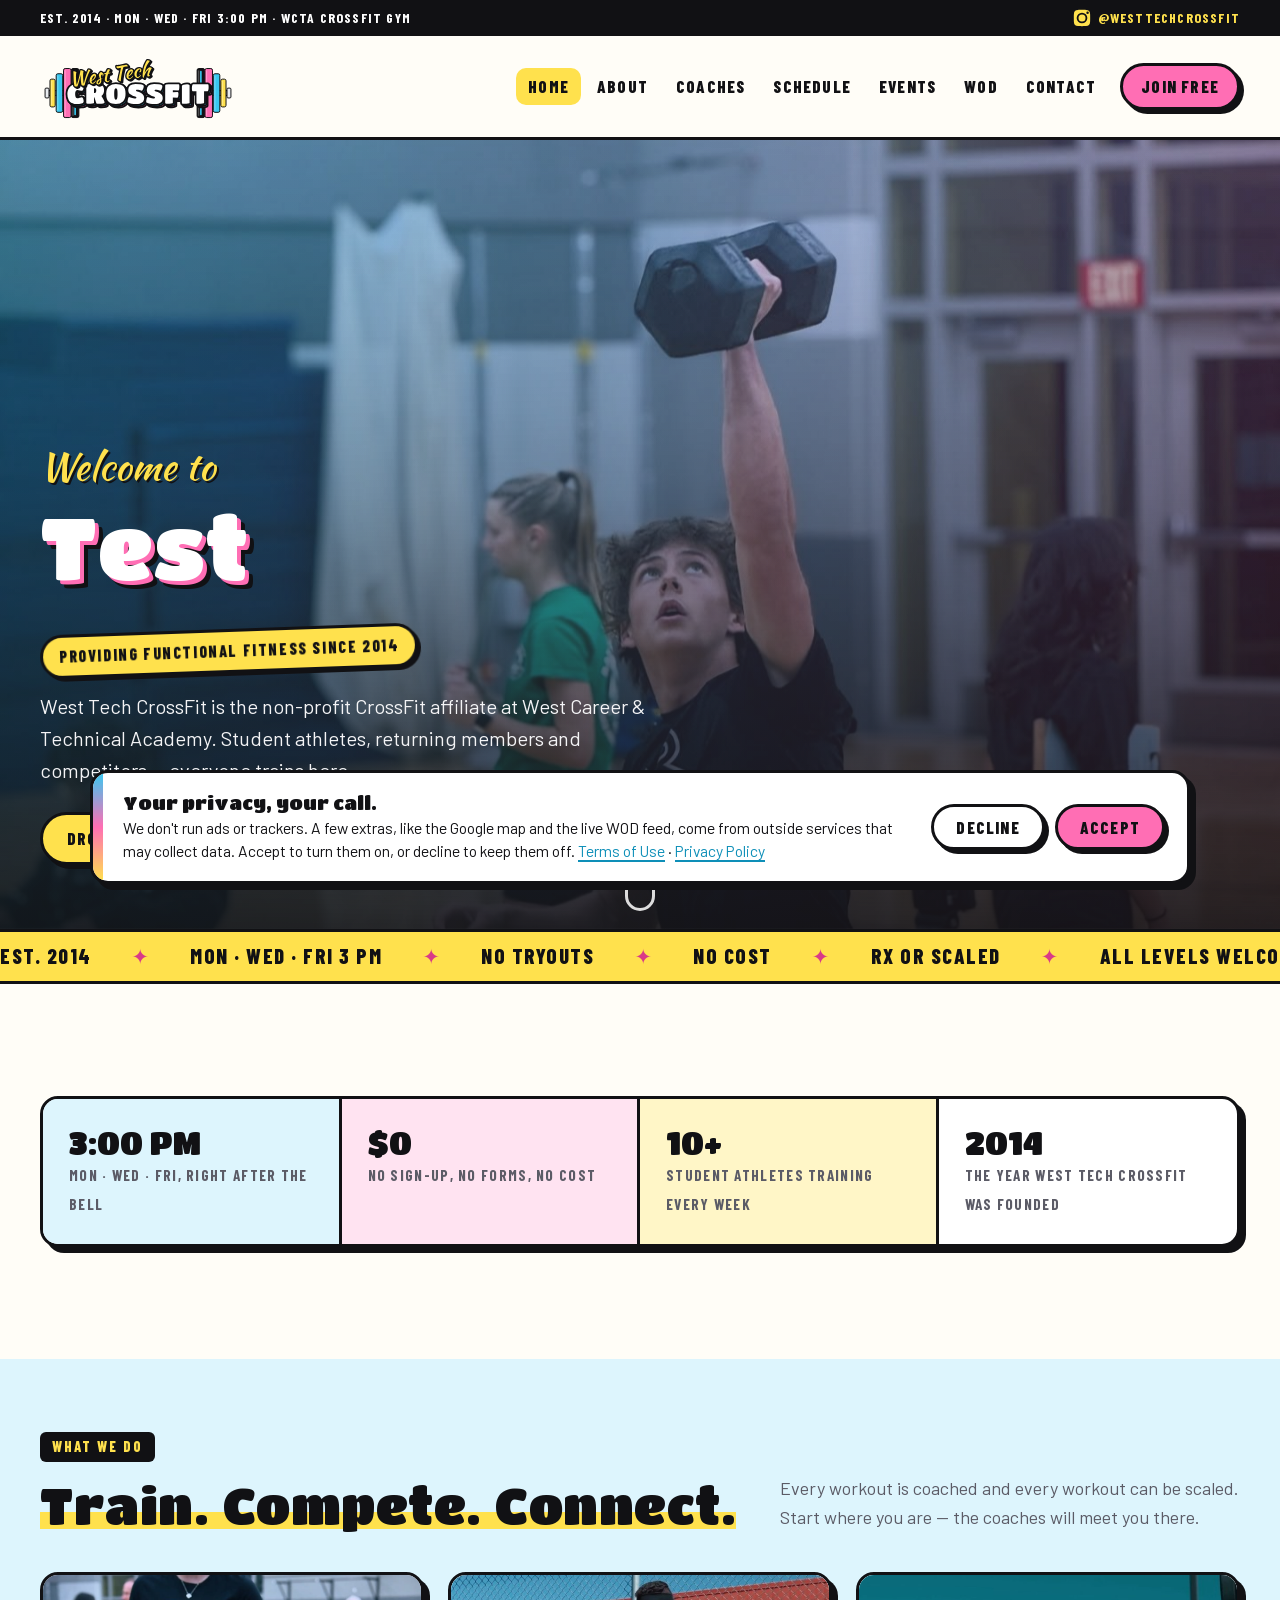
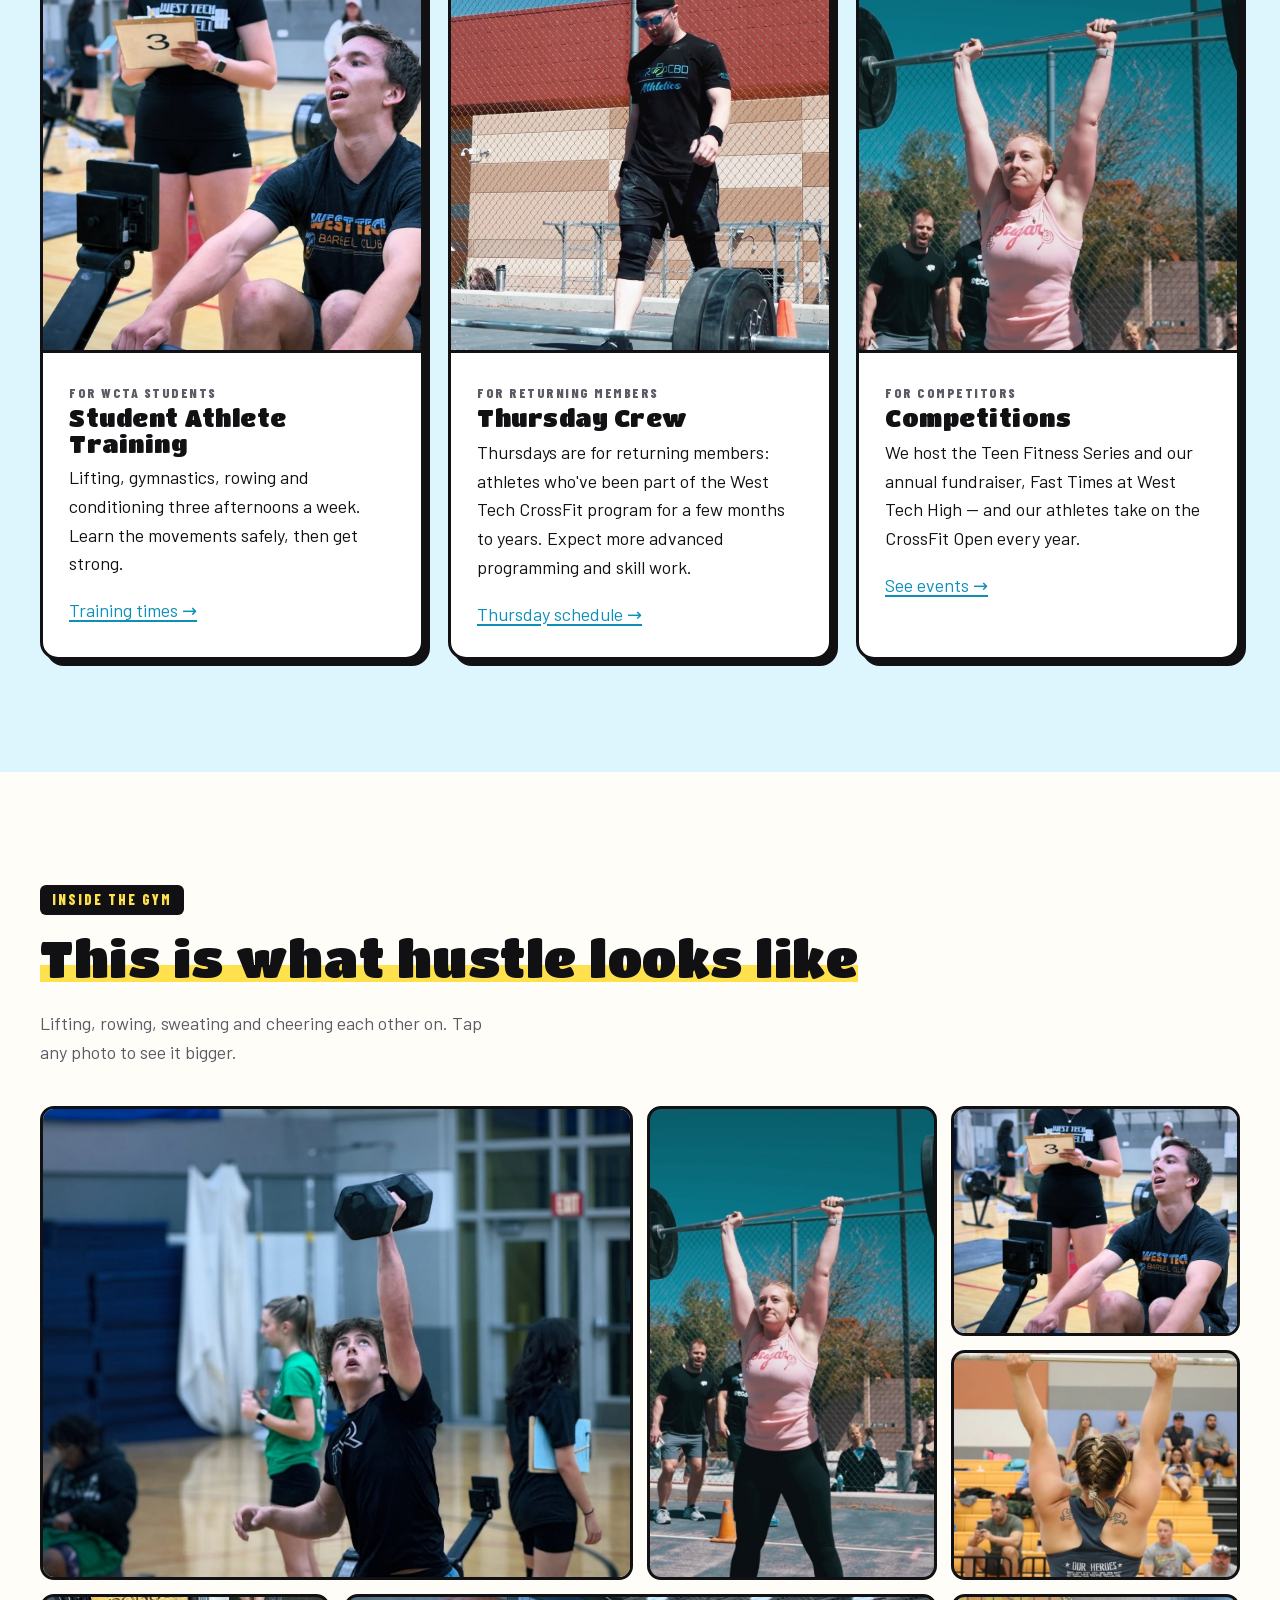
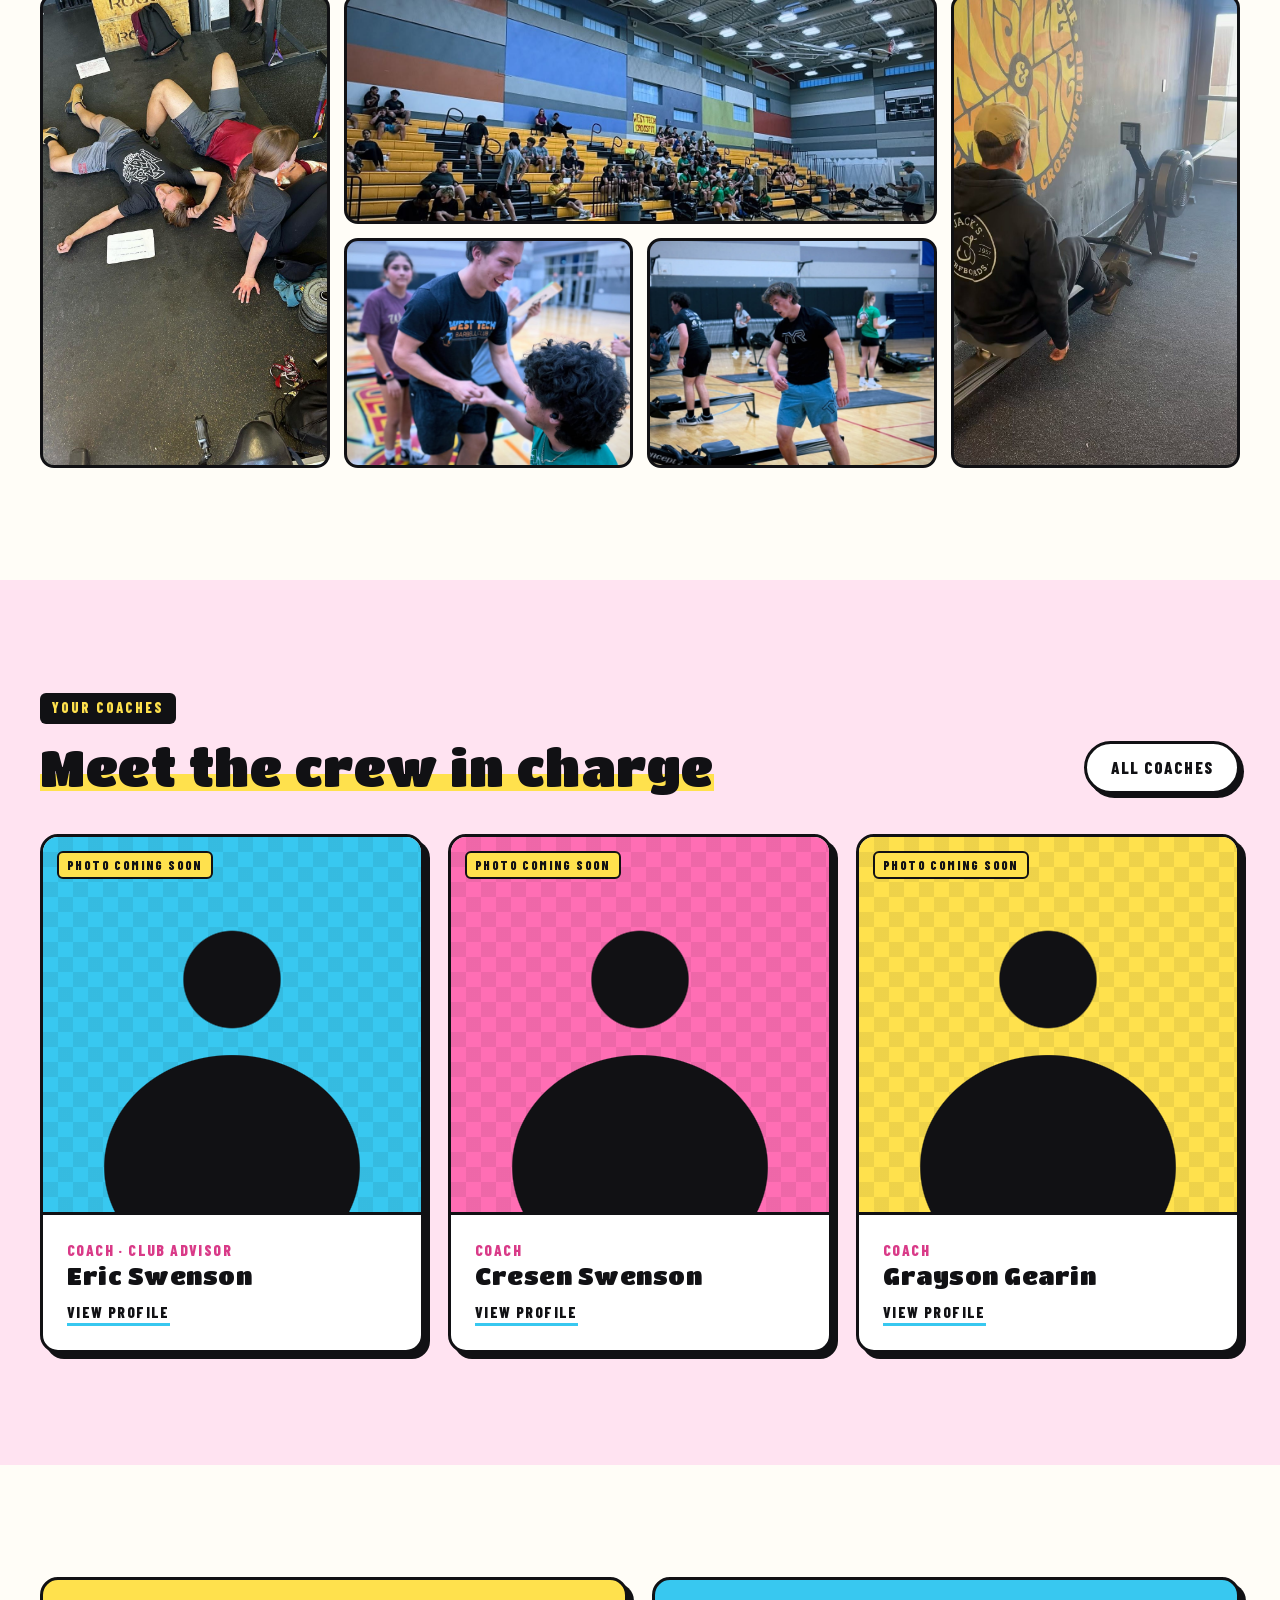
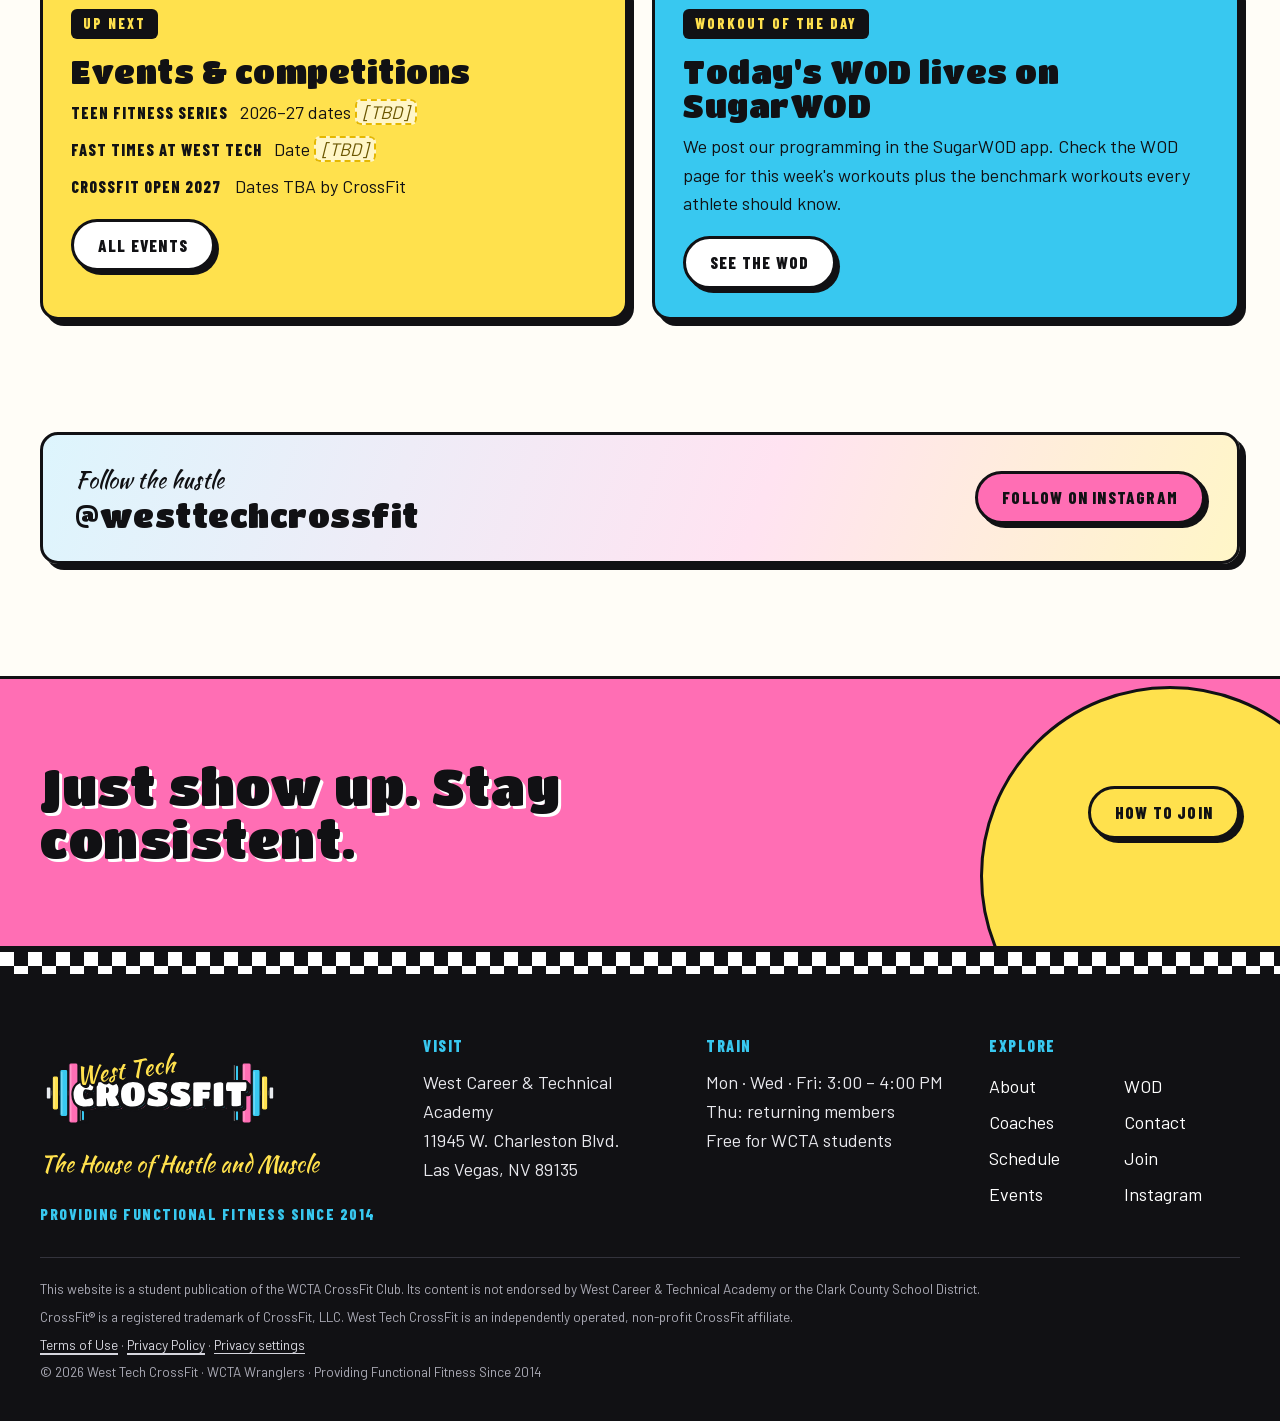
==== commit 887ac904: "Test - Page: Home  Published by @inkhavens from /admin" ====
--- a/index.html
+++ b/index.html
@@ -4,7 +4,7 @@
   <meta charset="utf-8">
   <meta name="viewport" content="width=device-width, initial-scale=1">
   <title>West Tech CrossFit · WCTA Las Vegas</title>
-  <meta name="description" content="West Tech CrossFit is the non-profit CrossFit affiliate at West Career & Technical Academy in Las Vegas — free student-athlete training, a Thursday crew for returning members, and competitions. Providing functional fitness since 2014.">
+  <meta name="description" content="West Tech CrossFit is the non-profit CrossFit affiliate at West Career &amp; Technical Academy in Las Vegas — free student-athlete training, a Thursday crew for returning members, and competitions. Providing functional fitness since 2014.">
   <link rel="icon" href="assets/img/logo-mark.svg" type="image/svg+xml">
   <link rel="stylesheet" href="assets/fonts/fonts.css">
   <link rel="stylesheet" href="assets/css/style.css">
@@ -19,7 +19,7 @@
       <div class="hero-media"><img src="images/gallery/dumbbell-snatch.jpg" alt="A West Tech athlete driving a dumbbell overhead during a workout in the WCTA gym"></div>
       <div class="wrap hero-content">
         <span class="script">Welcome to</span>
-        <h1>The House of Hustle &amp; Muscle</h1>
+        <h1>Test</h1>
         <p class="hero-badge">Providing Functional Fitness Since 2014</p>
         <p>West Tech CrossFit is the non-profit CrossFit affiliate at West Career &amp; Technical Academy. Student athletes, returning members and competitors — everyone trains here.</p>
         <div class="hero-ctas">
--- a/assets/css/style.css
+++ b/assets/css/style.css
@@ -433,12 +433,13 @@
 
 /* Header shrinks and gains a shadow after scrolling */
 #site-header { transition: box-shadow .3s ease; }
-#site-header .nav { transition: padding .3s ease; }
-#site-header .brand img { transition: width .3s ease, transform .3s cubic-bezier(.34, 1.56, .64, 1); }
+/* The header never changes height (that made the page jump and the header flicker);
+   only the logo scales, which doesn't move anything else. */
+#site-header .brand img { transform-origin: left center; transition: transform .35s cubic-bezier(.2, .8, .2, 1); }
 #site-header.scrolled { box-shadow: 0 6px 0 rgba(17, 17, 20, .08); }
-#site-header.scrolled .nav { padding: 2px 0; }
-#site-header.scrolled .brand img { width: 160px; }
+#site-header.scrolled .brand img { transform: scale(.84); }
 .brand:hover img { transform: rotate(-3deg) scale(1.05); }
+#site-header.scrolled .brand:hover img { transform: rotate(-3deg) scale(.88); }
 .nav-links a:not(.btn) { transition: background-color .2s ease, transform .2s ease; }
 .nav-links a:not(.btn):hover { transform: translateY(-2px); }
 
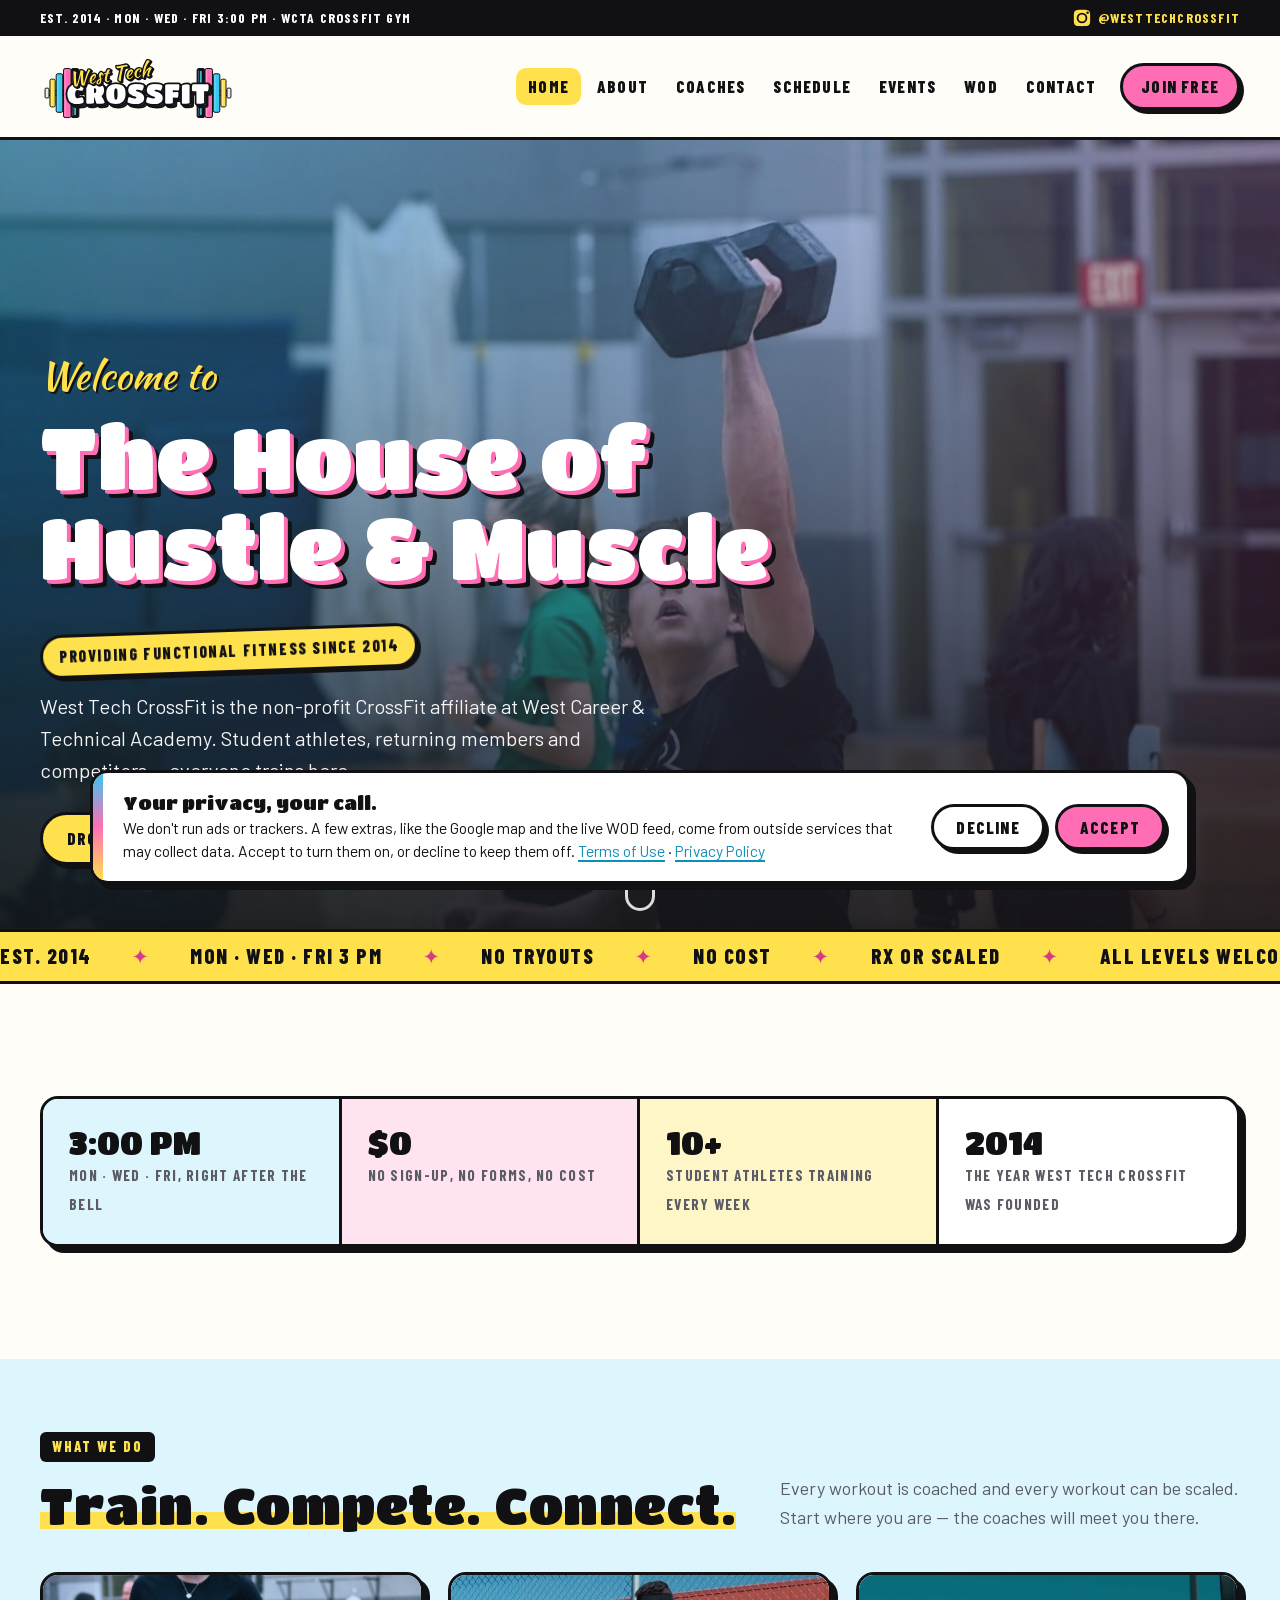
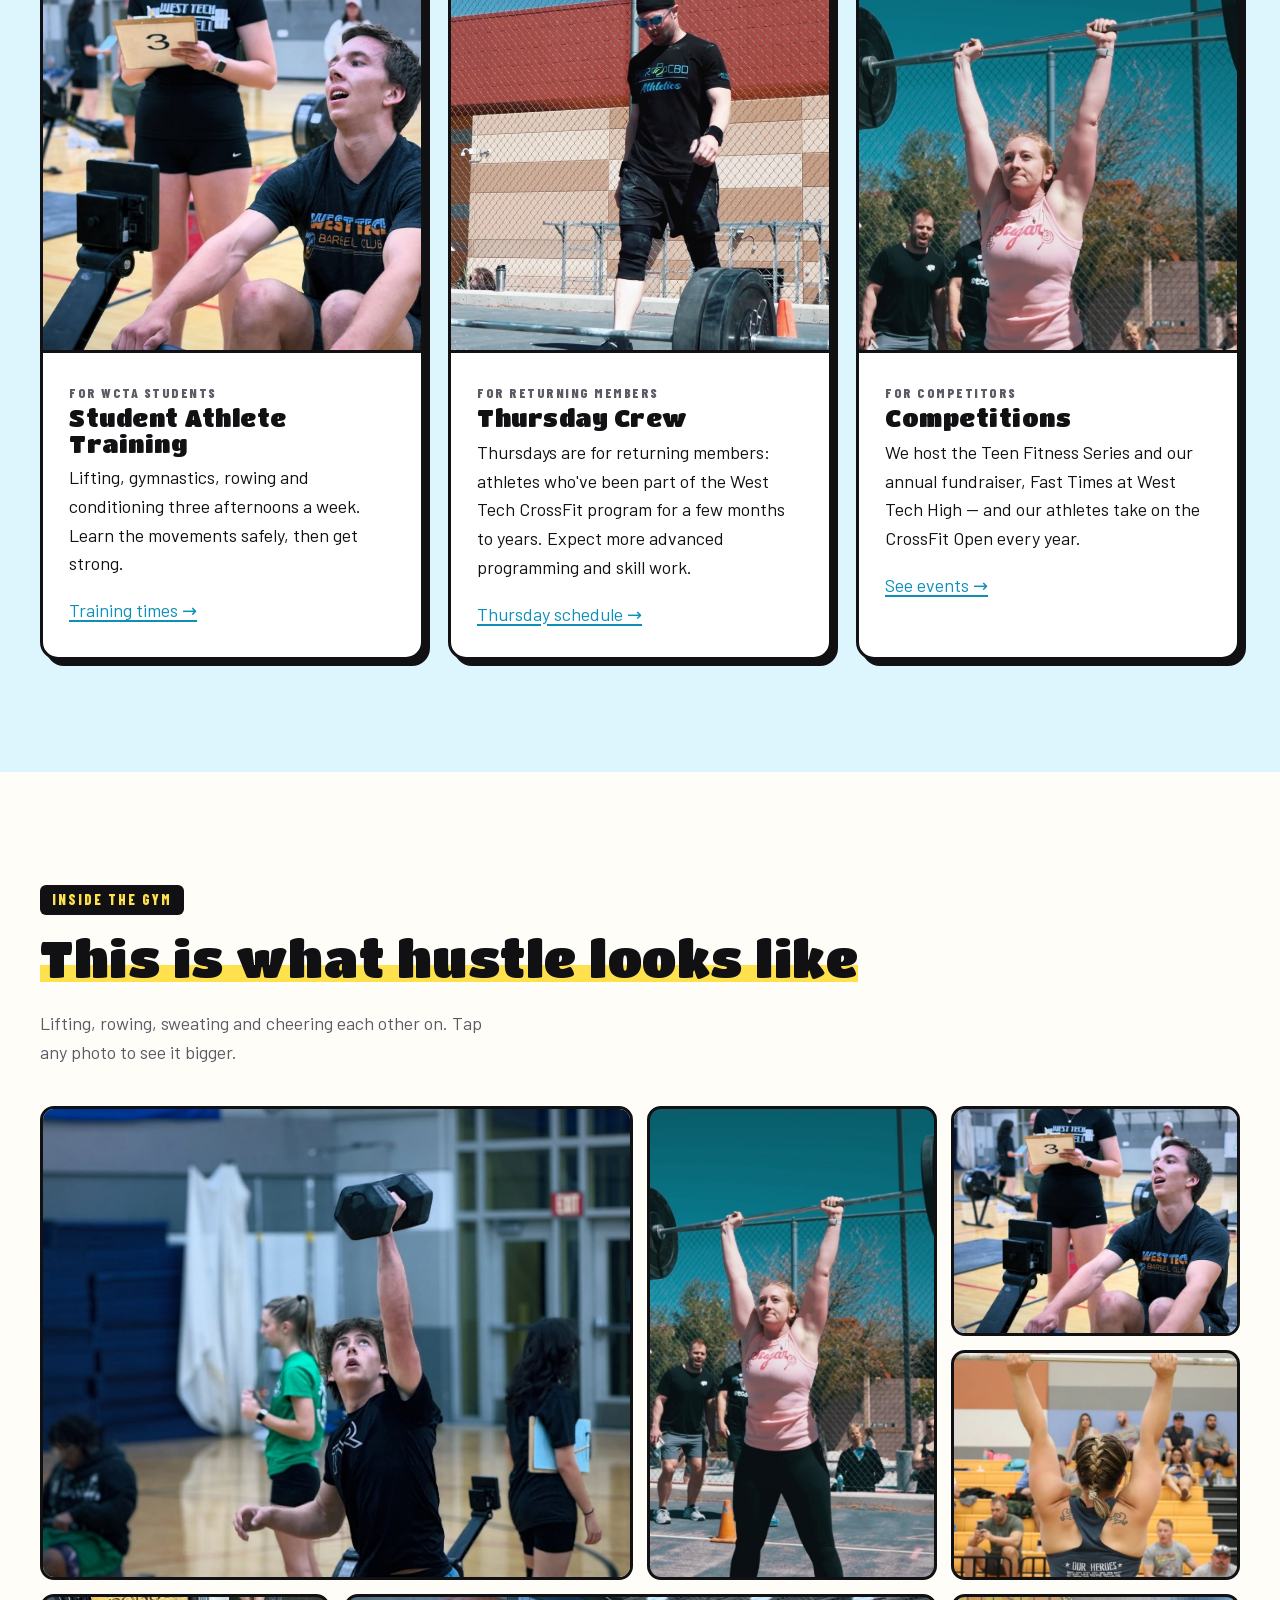
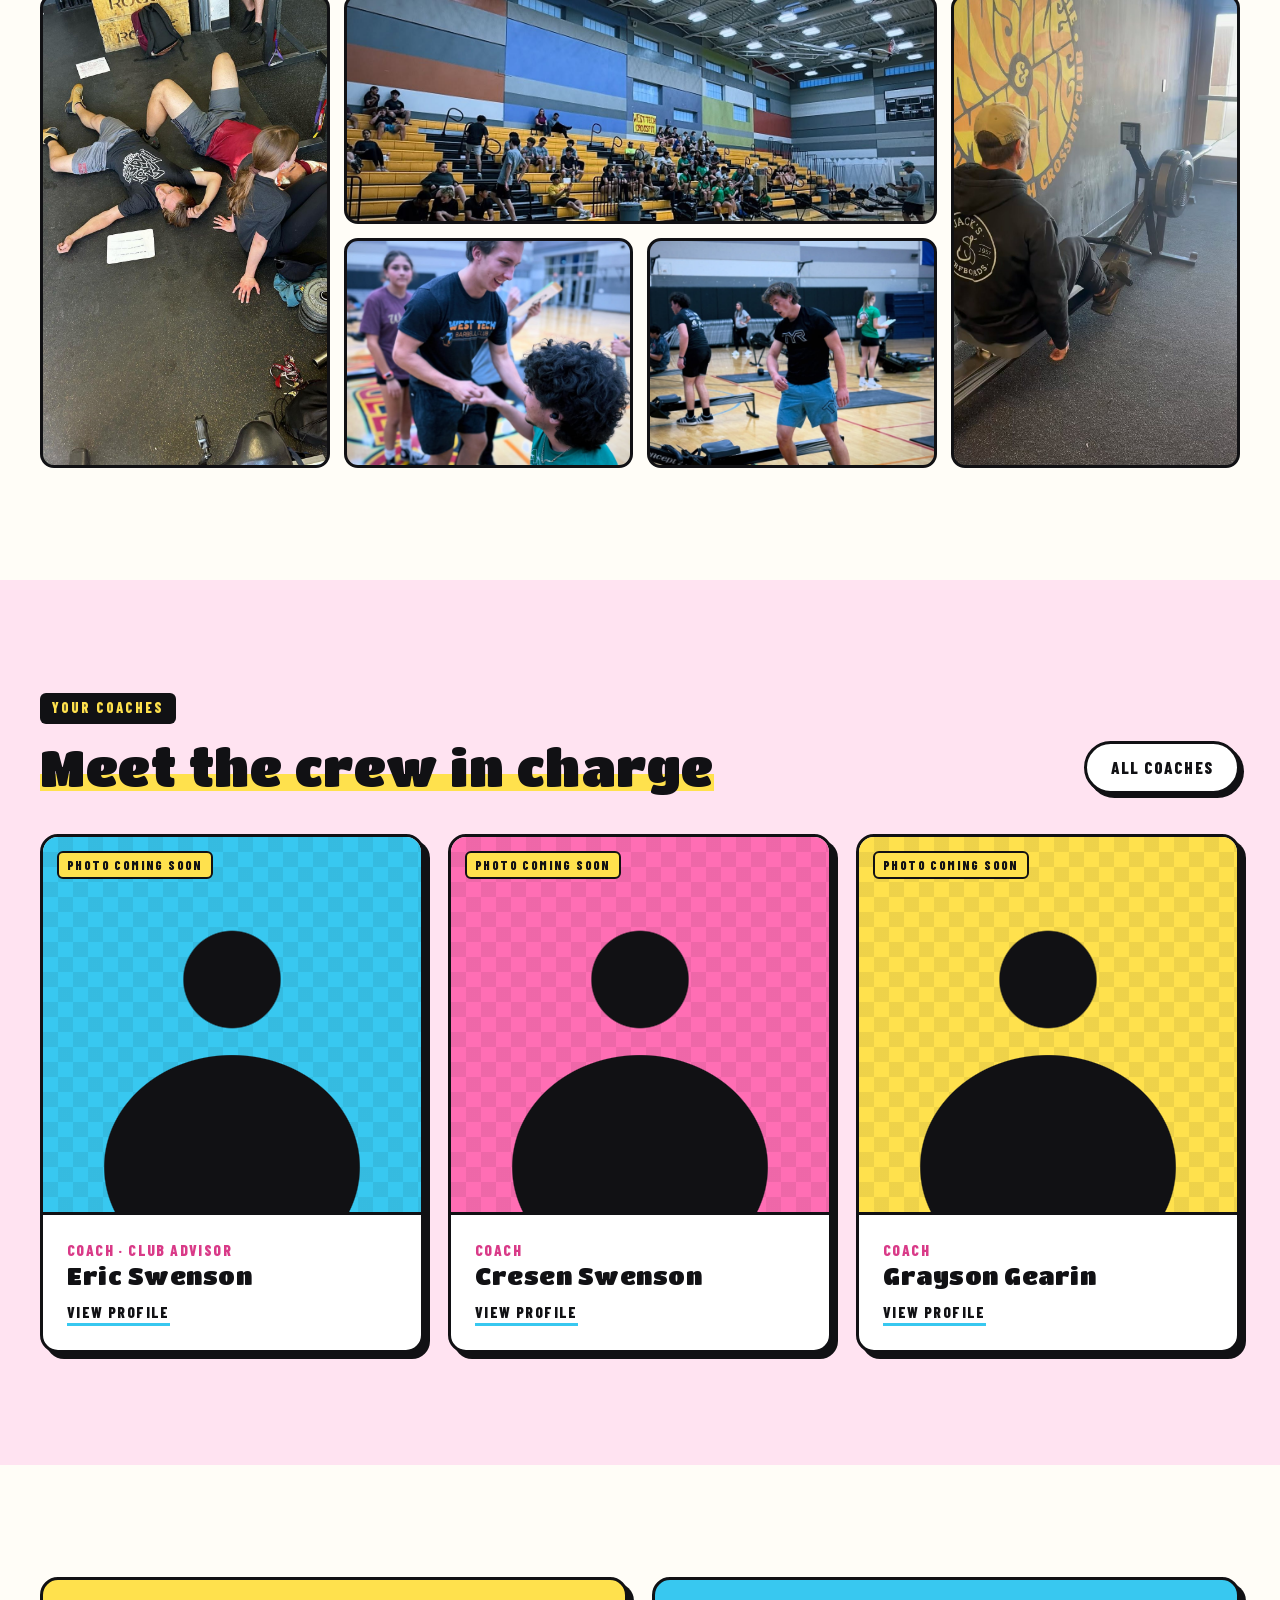
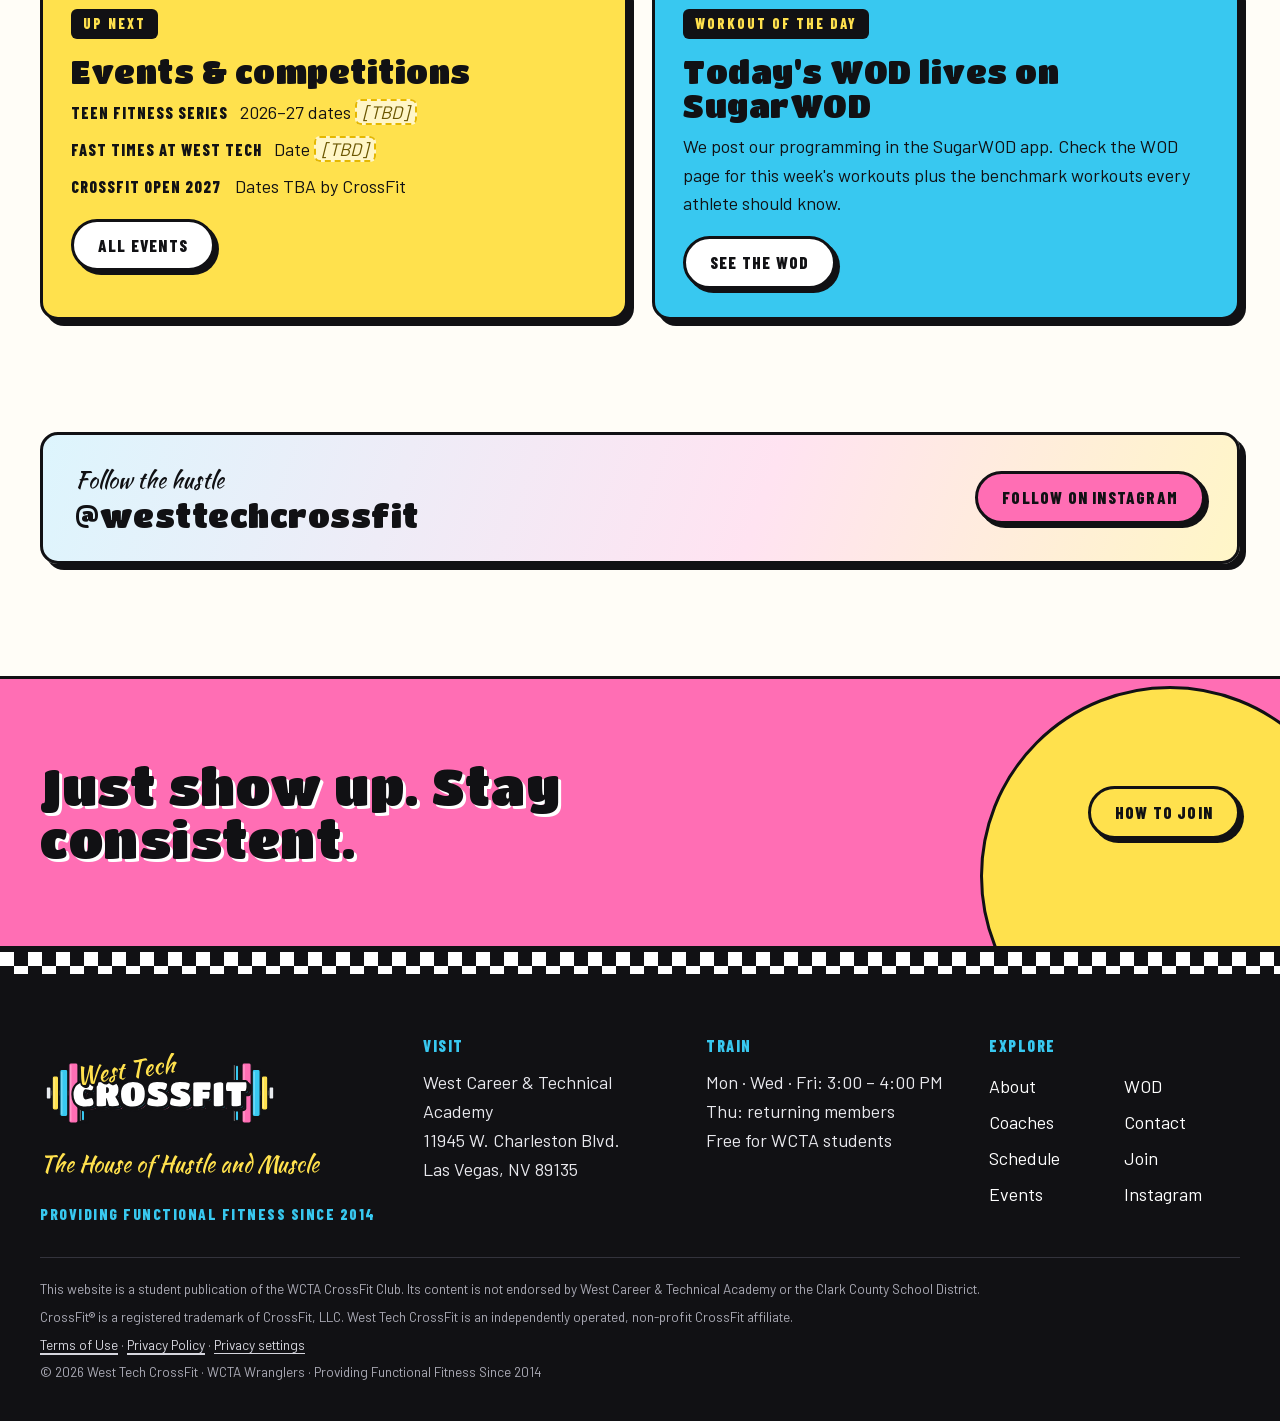
==== commit a94efad0: "Test - Original Restored - Page: Home  Published by @inkhavens from /admin" ====
--- a/index.html
+++ b/index.html
@@ -19,7 +19,7 @@
       <div class="hero-media"><img src="images/gallery/dumbbell-snatch.jpg" alt="A West Tech athlete driving a dumbbell overhead during a workout in the WCTA gym"></div>
       <div class="wrap hero-content">
         <span class="script">Welcome to</span>
-        <h1>Test</h1>
+        <h1>The House of Hustle &amp; Muscle</h1>
         <p class="hero-badge">Providing Functional Fitness Since 2014</p>
         <p>West Tech CrossFit is the non-profit CrossFit affiliate at West Career &amp; Technical Academy. Student athletes, returning members and competitors — everyone trains here.</p>
         <div class="hero-ctas">
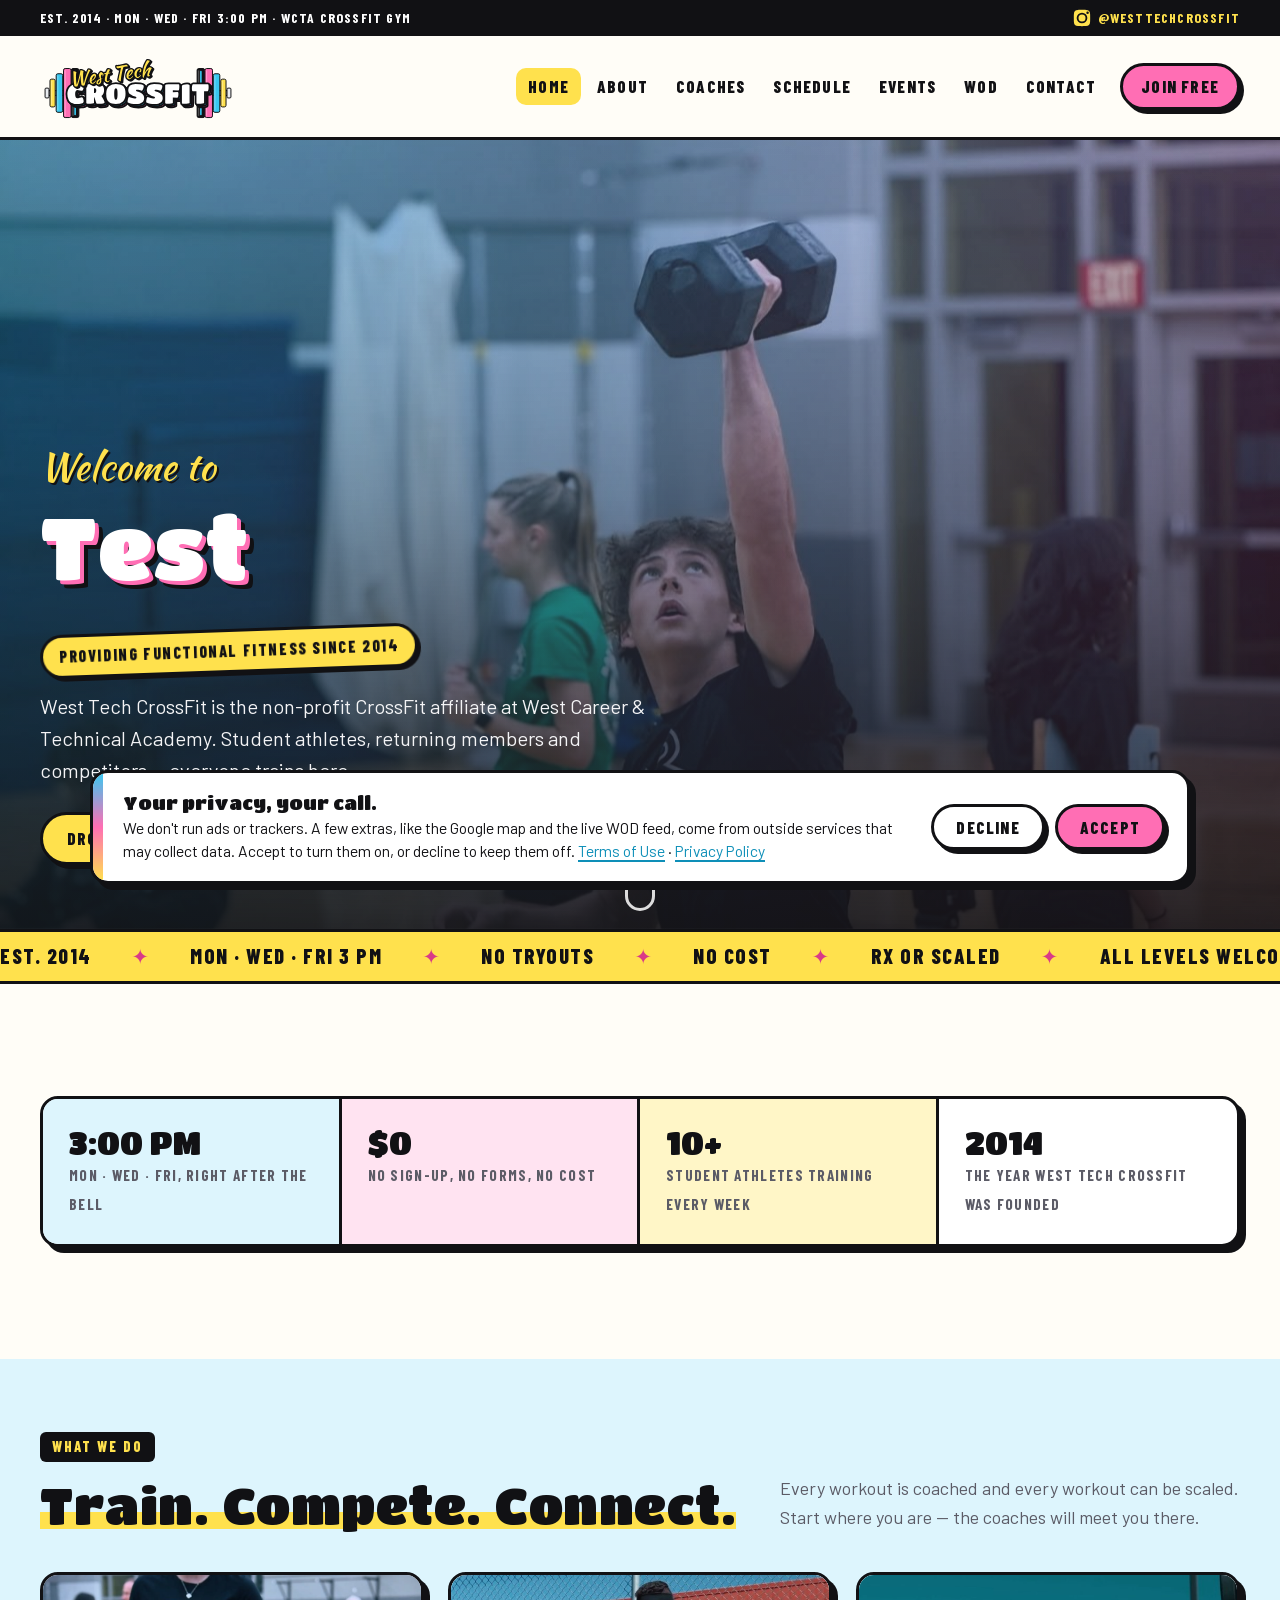
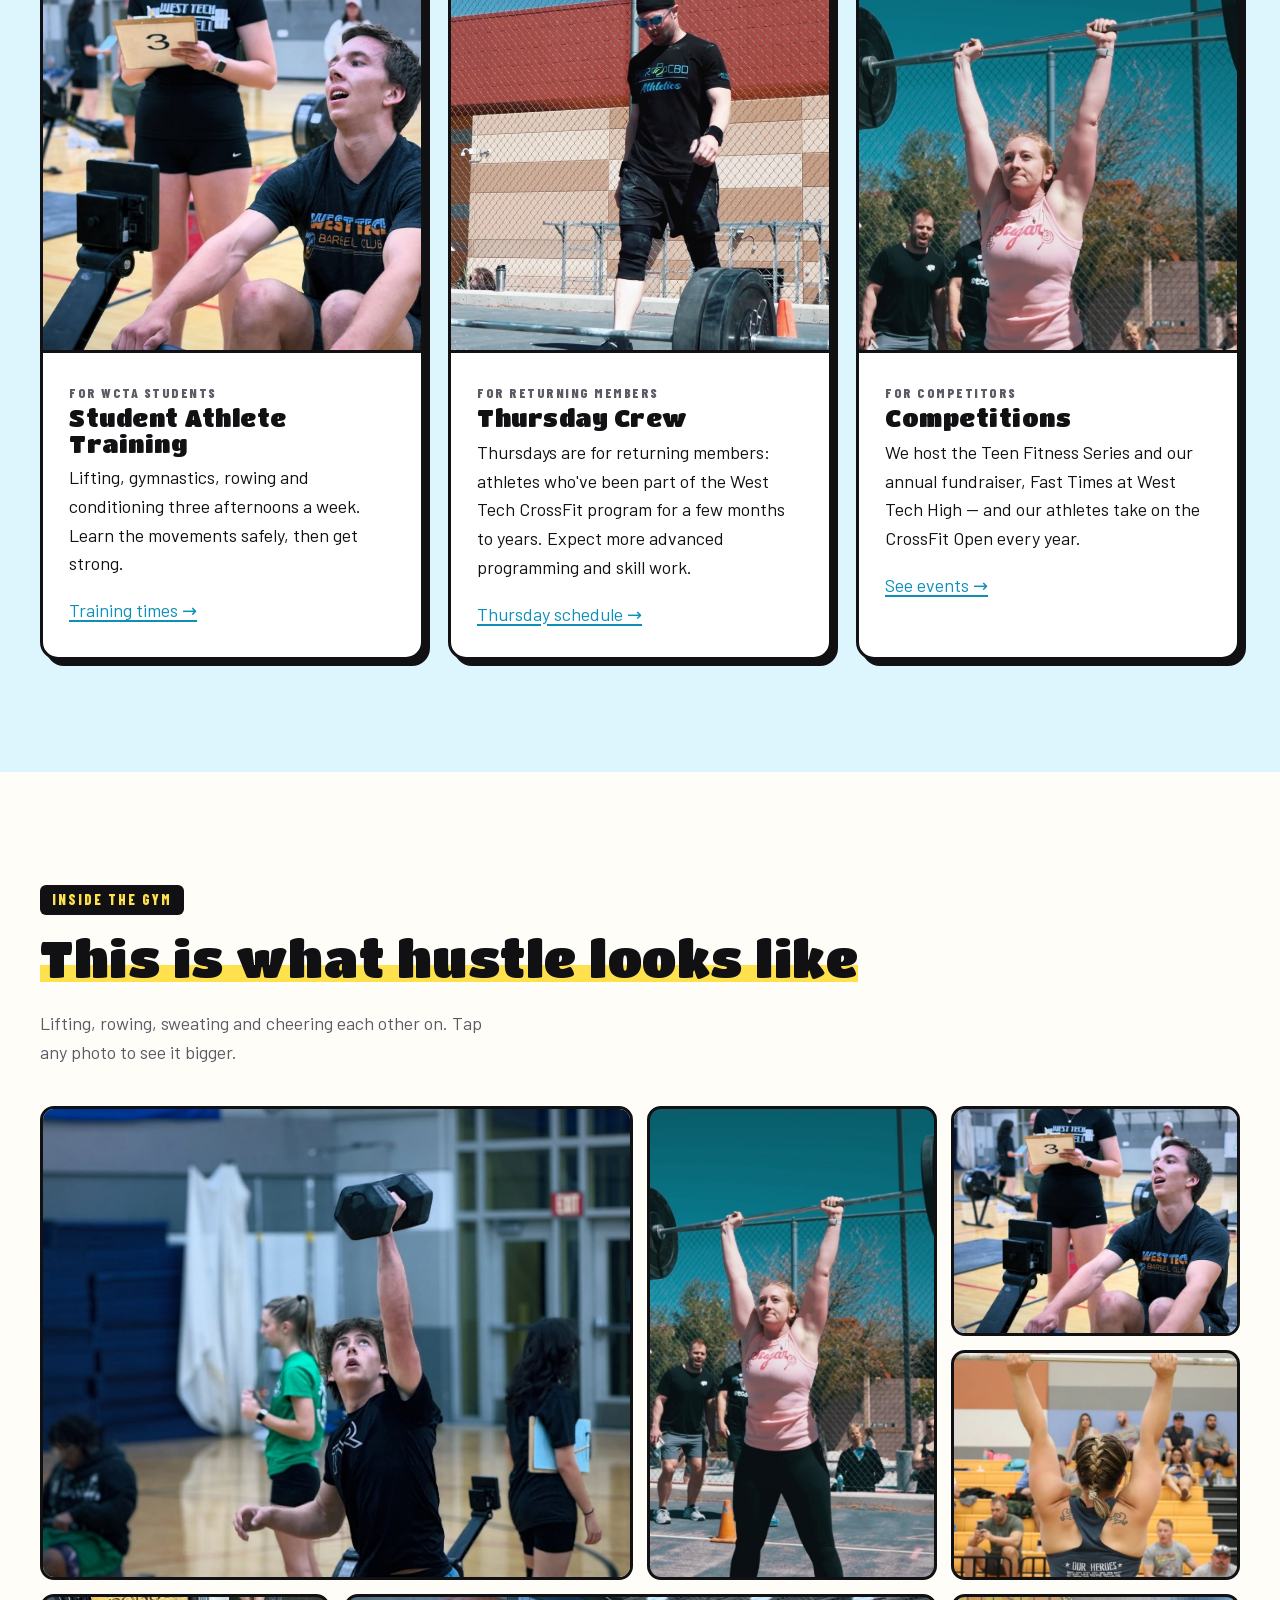
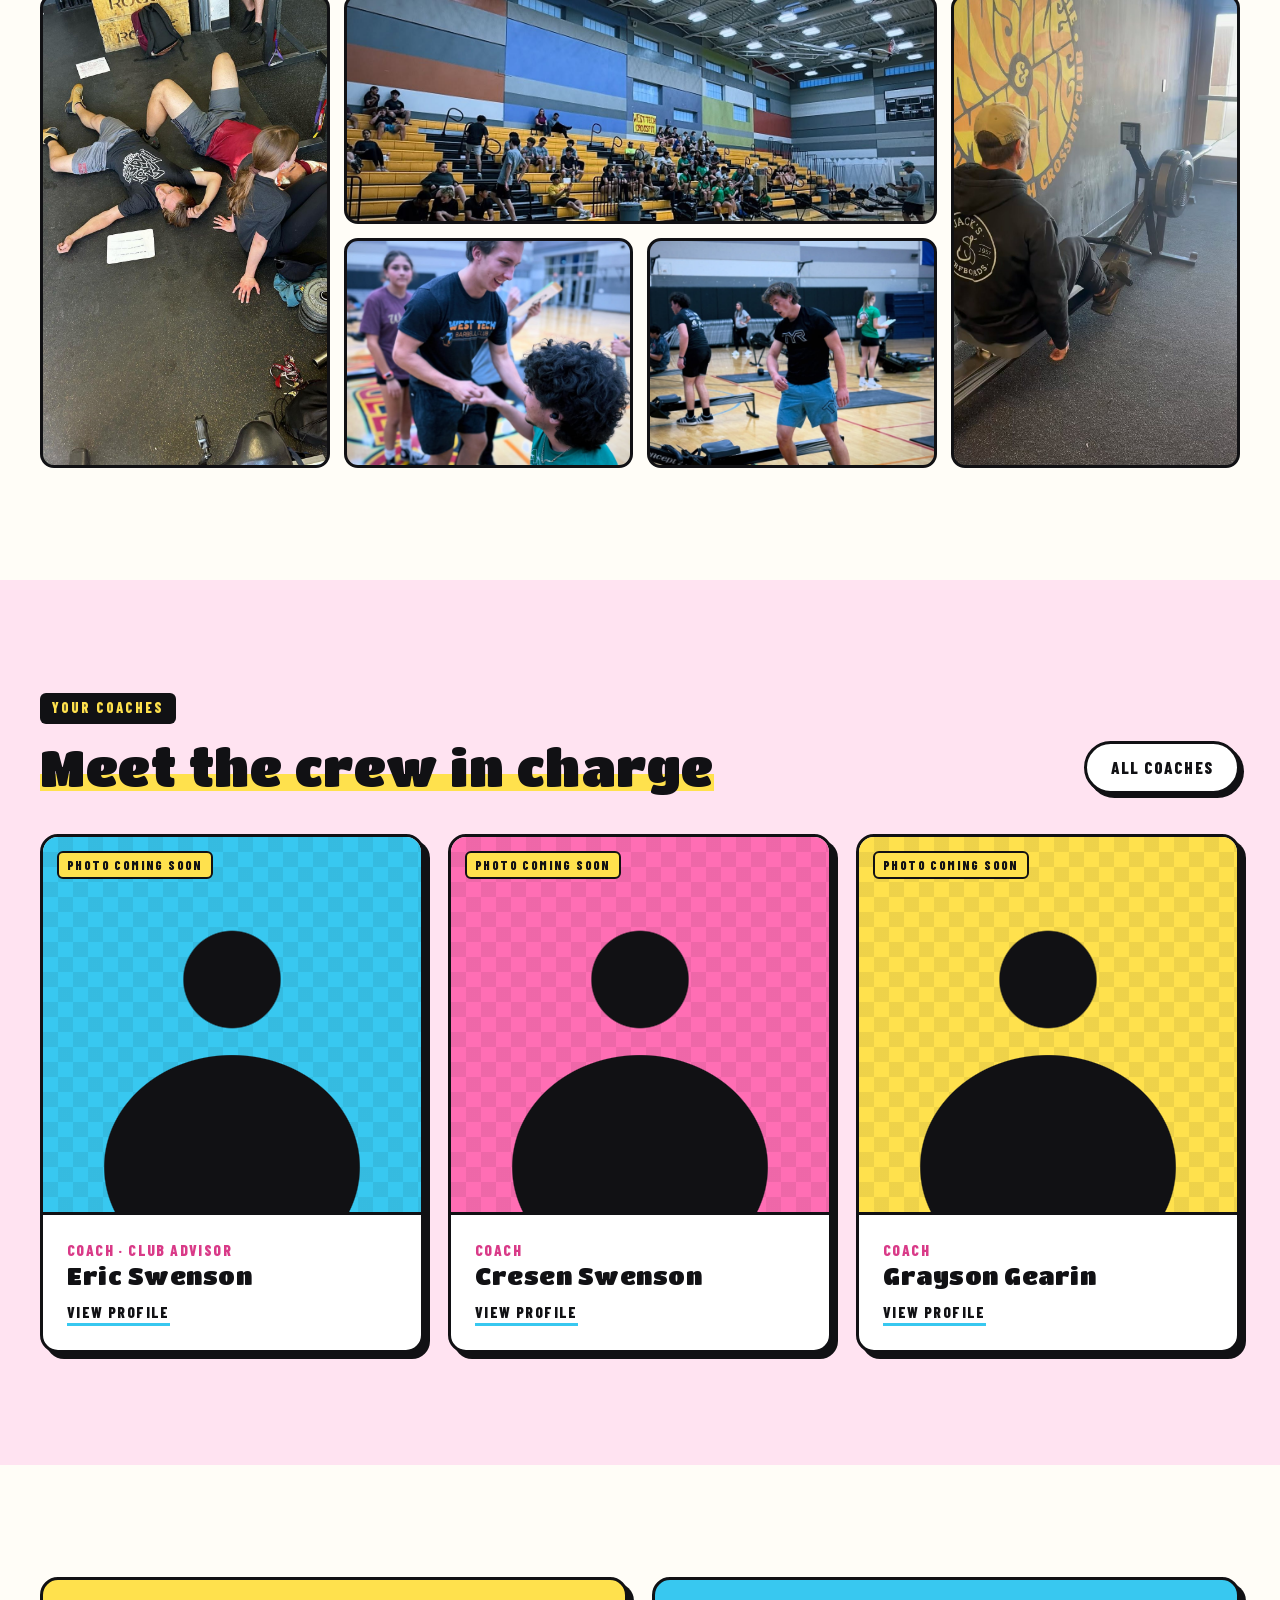
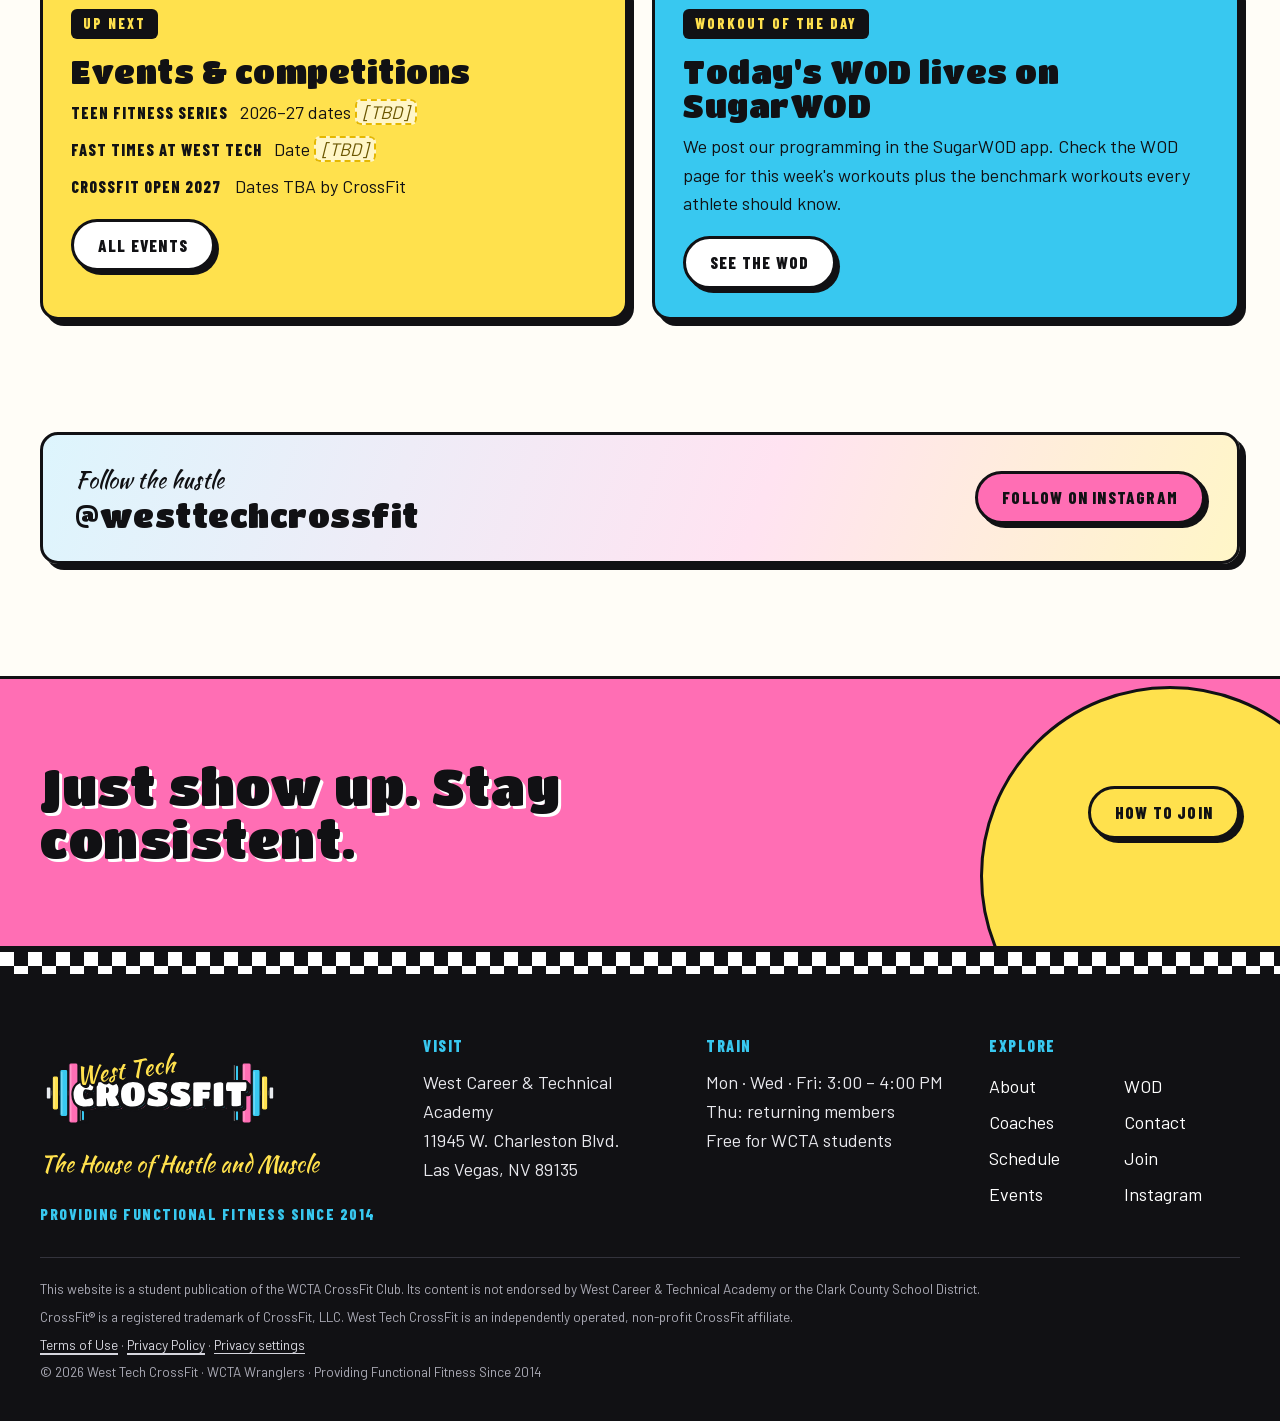
==== commit 79604f8c: "Update the website from the Site Builder - Page: Home  Published by @inkhavens from /admin" ====
--- a/index.html
+++ b/index.html
@@ -19,7 +19,7 @@
       <div class="hero-media"><img src="images/gallery/dumbbell-snatch.jpg" alt="A West Tech athlete driving a dumbbell overhead during a workout in the WCTA gym"></div>
       <div class="wrap hero-content">
         <span class="script">Welcome to</span>
-        <h1>The House of Hustle &amp; Muscle</h1>
+        <h1>Test</h1>
         <p class="hero-badge">Providing Functional Fitness Since 2014</p>
         <p>West Tech CrossFit is the non-profit CrossFit affiliate at West Career &amp; Technical Academy. Student athletes, returning members and competitors — everyone trains here.</p>
         <div class="hero-ctas">
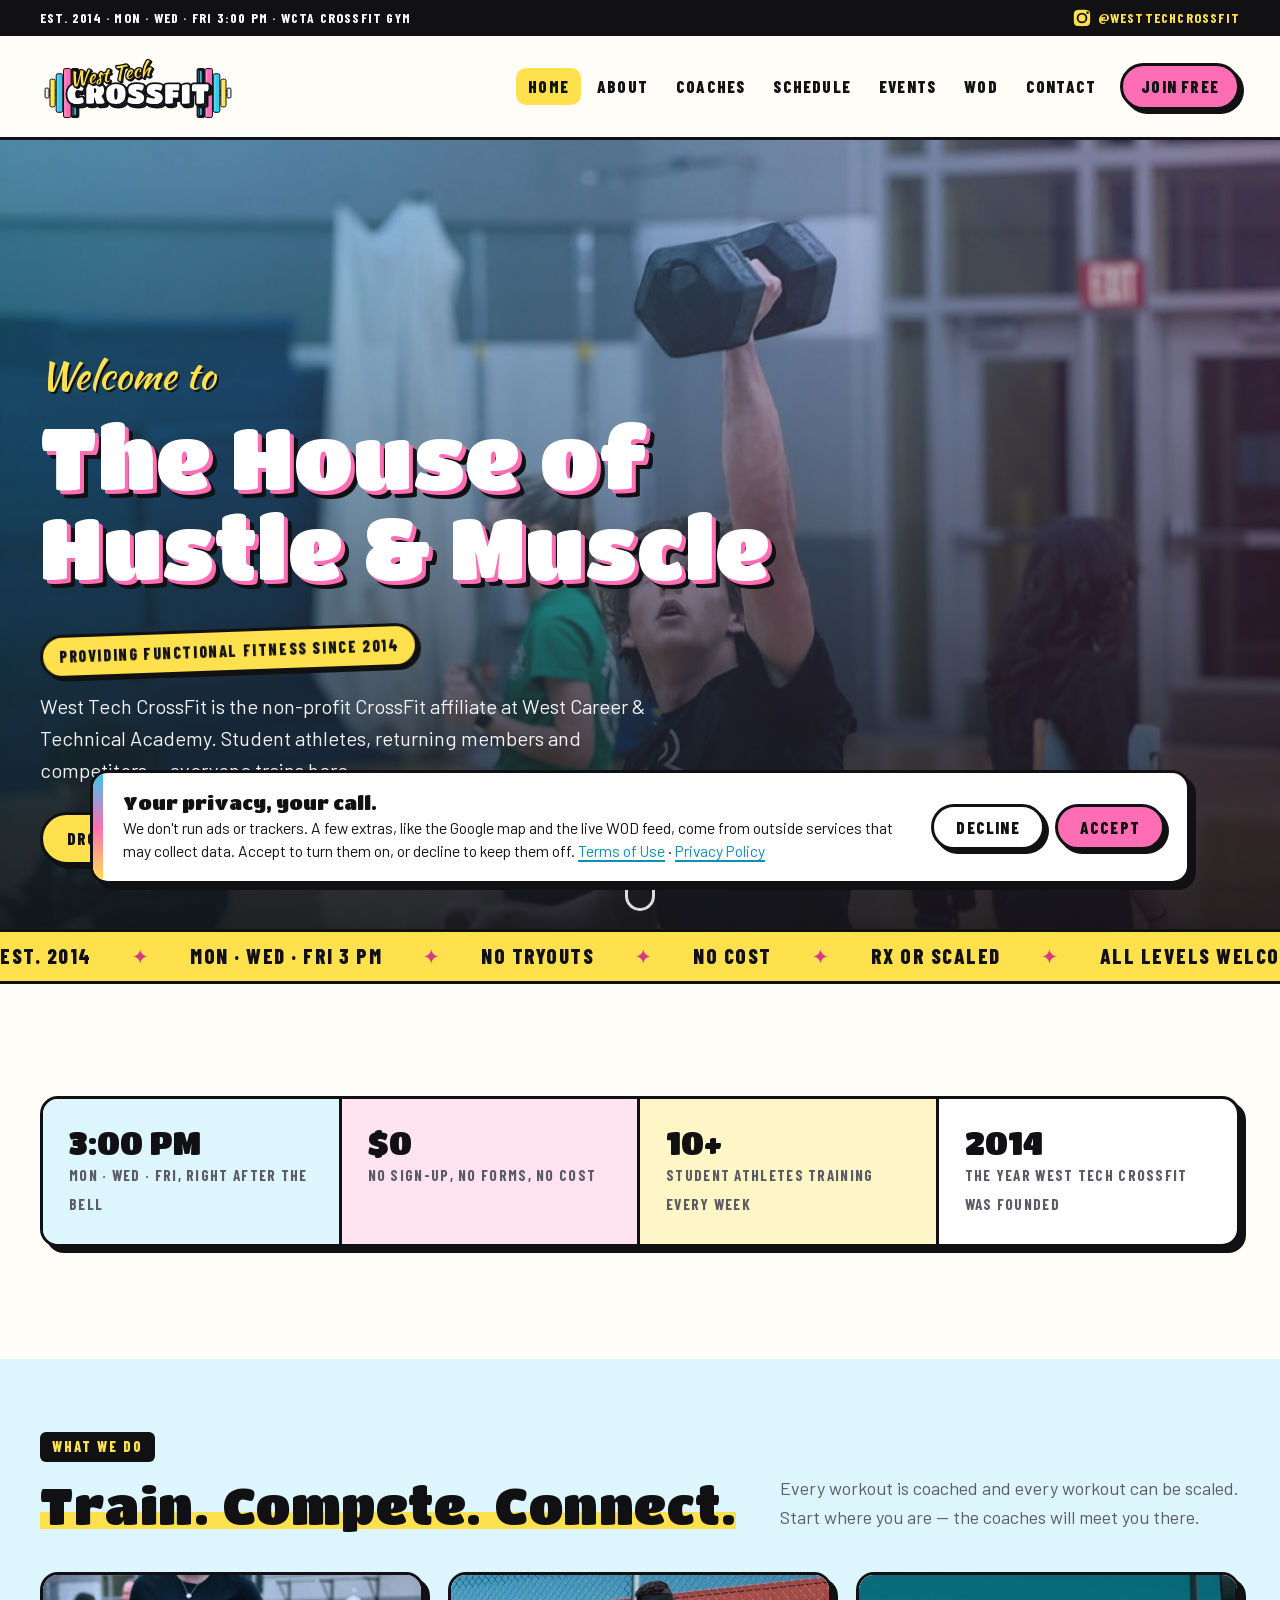
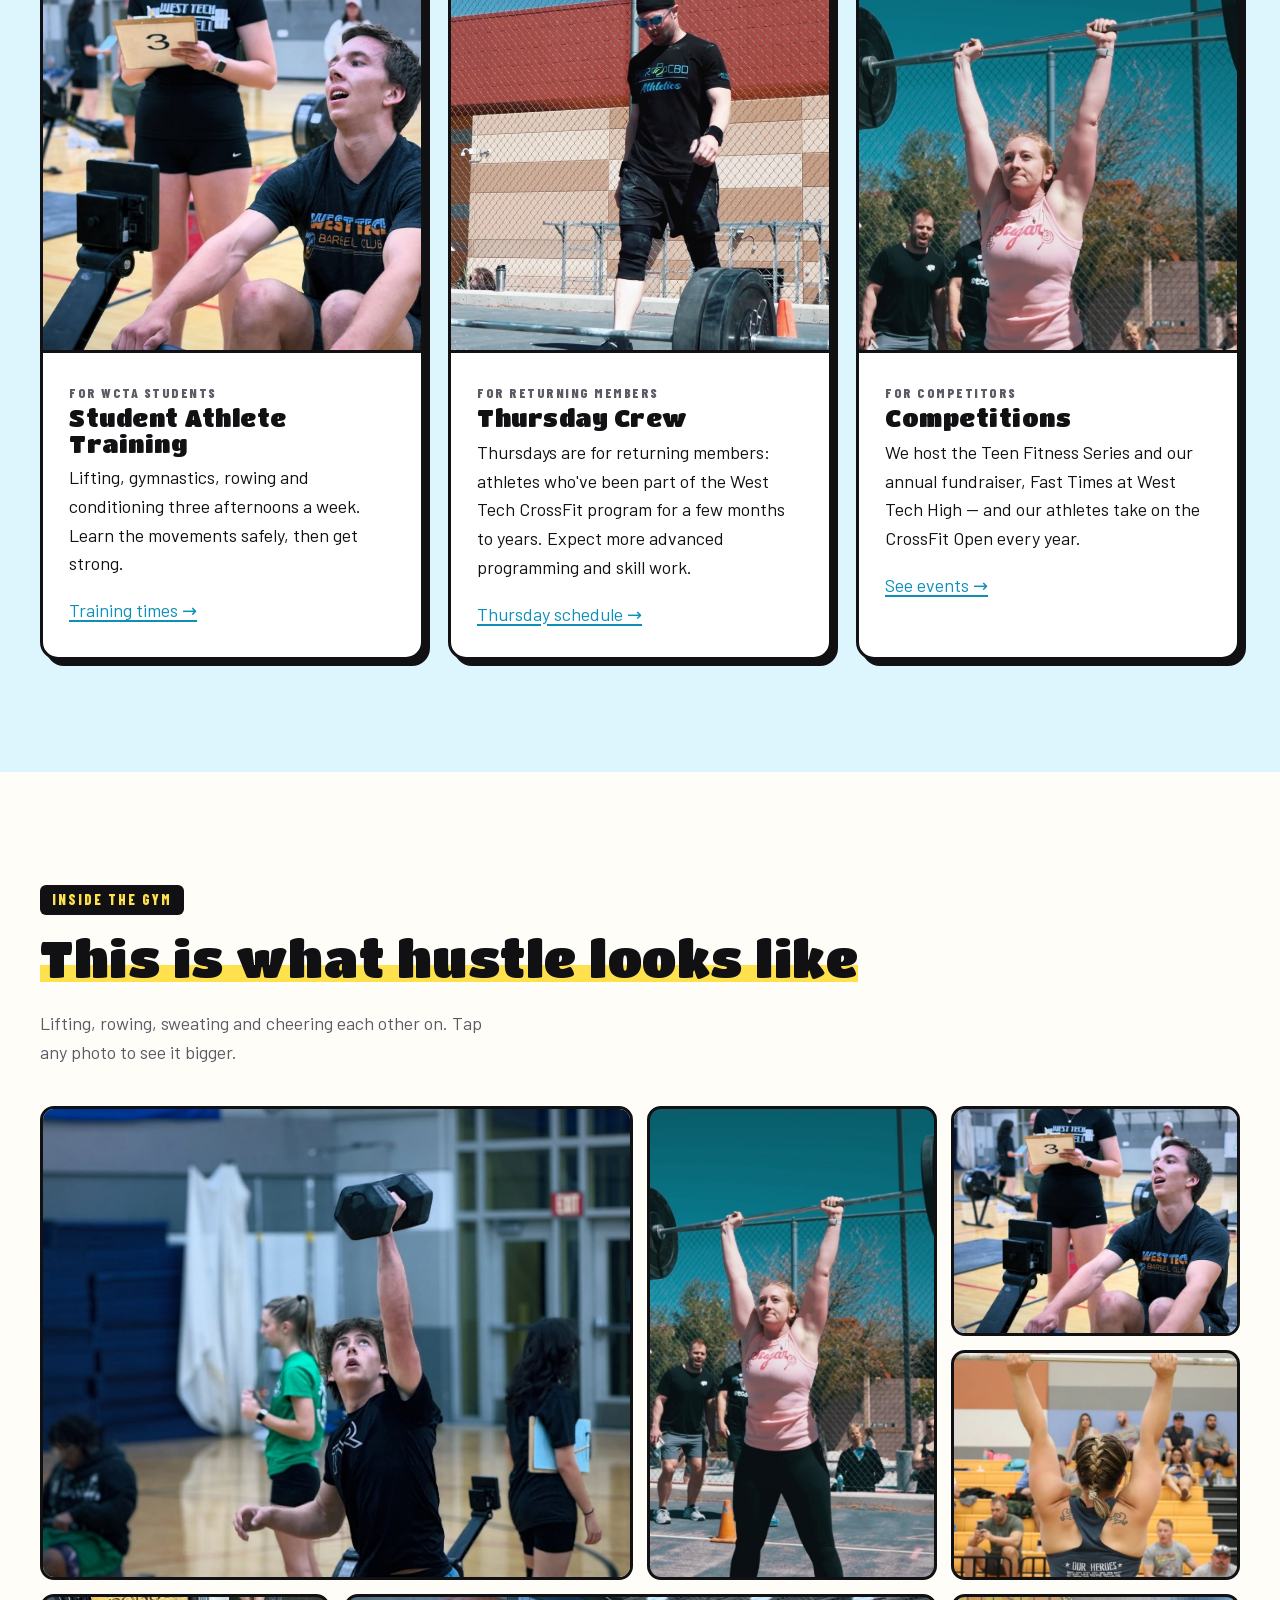
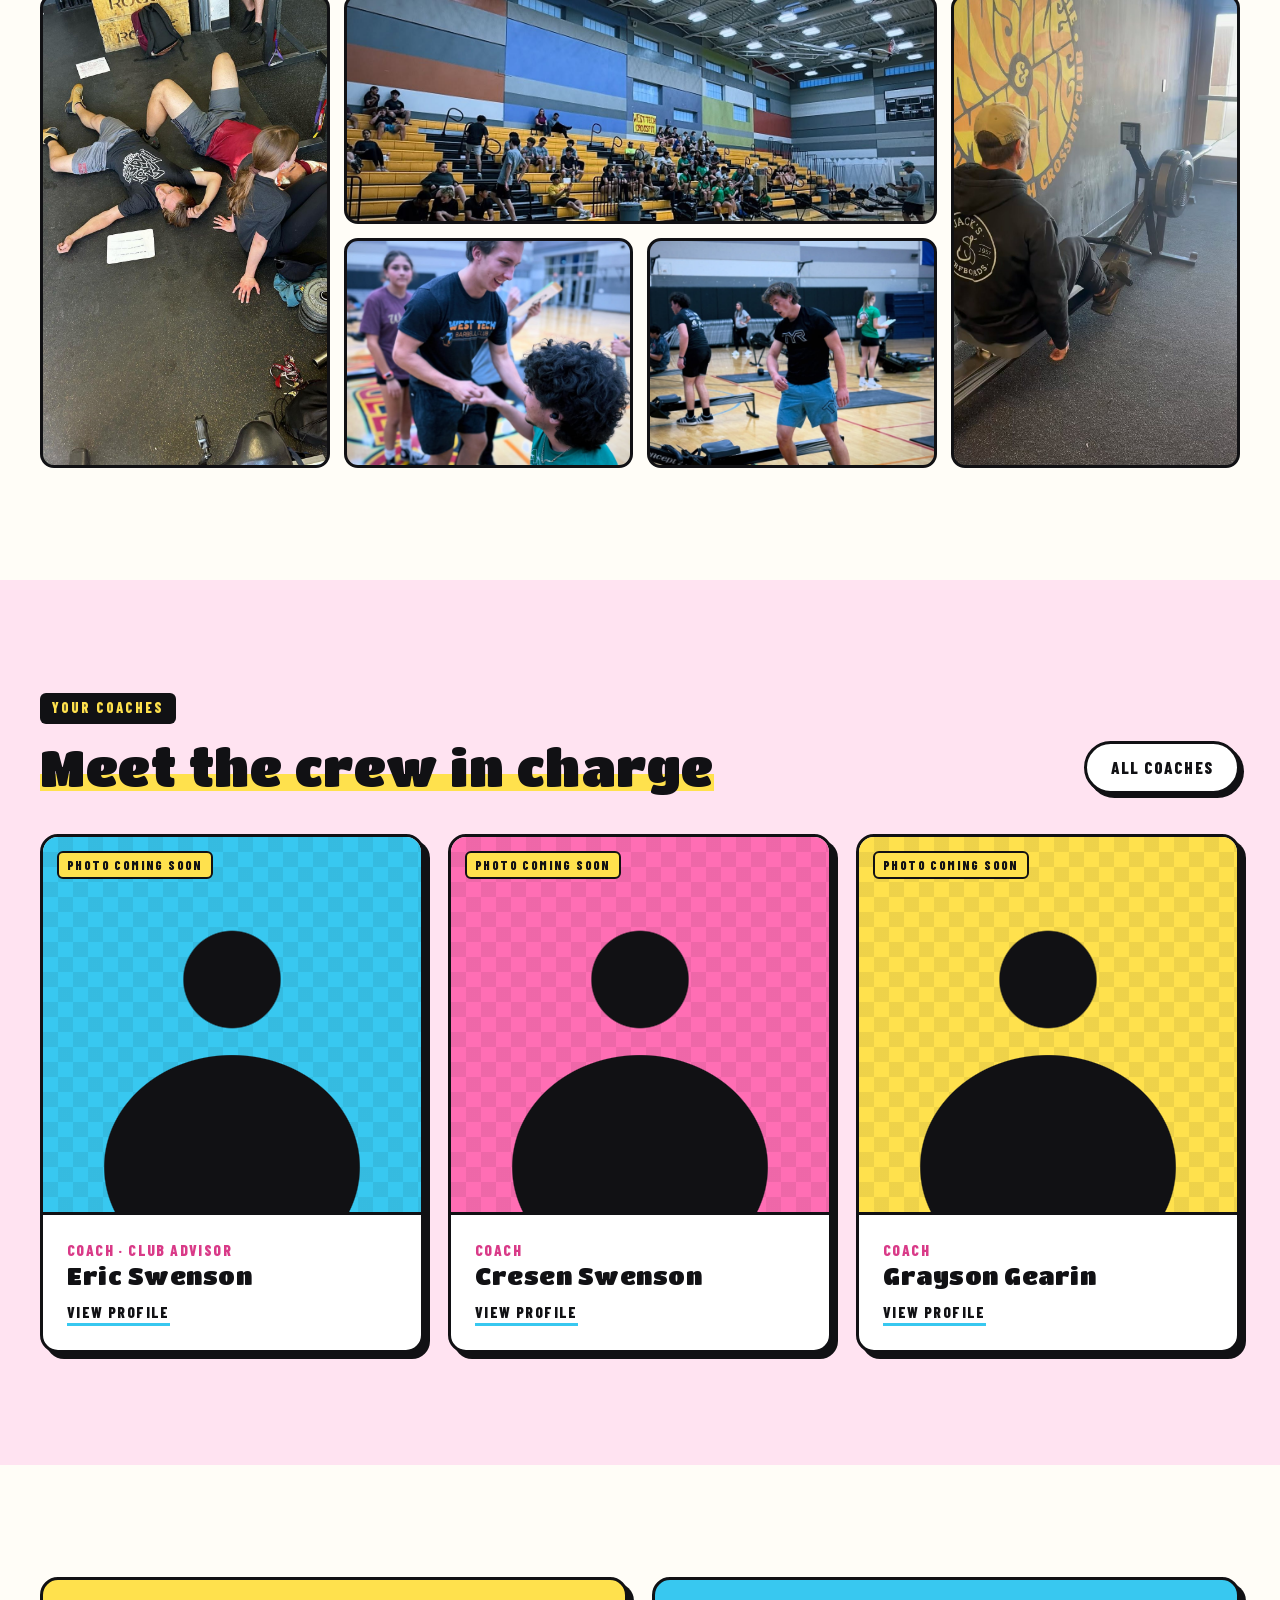
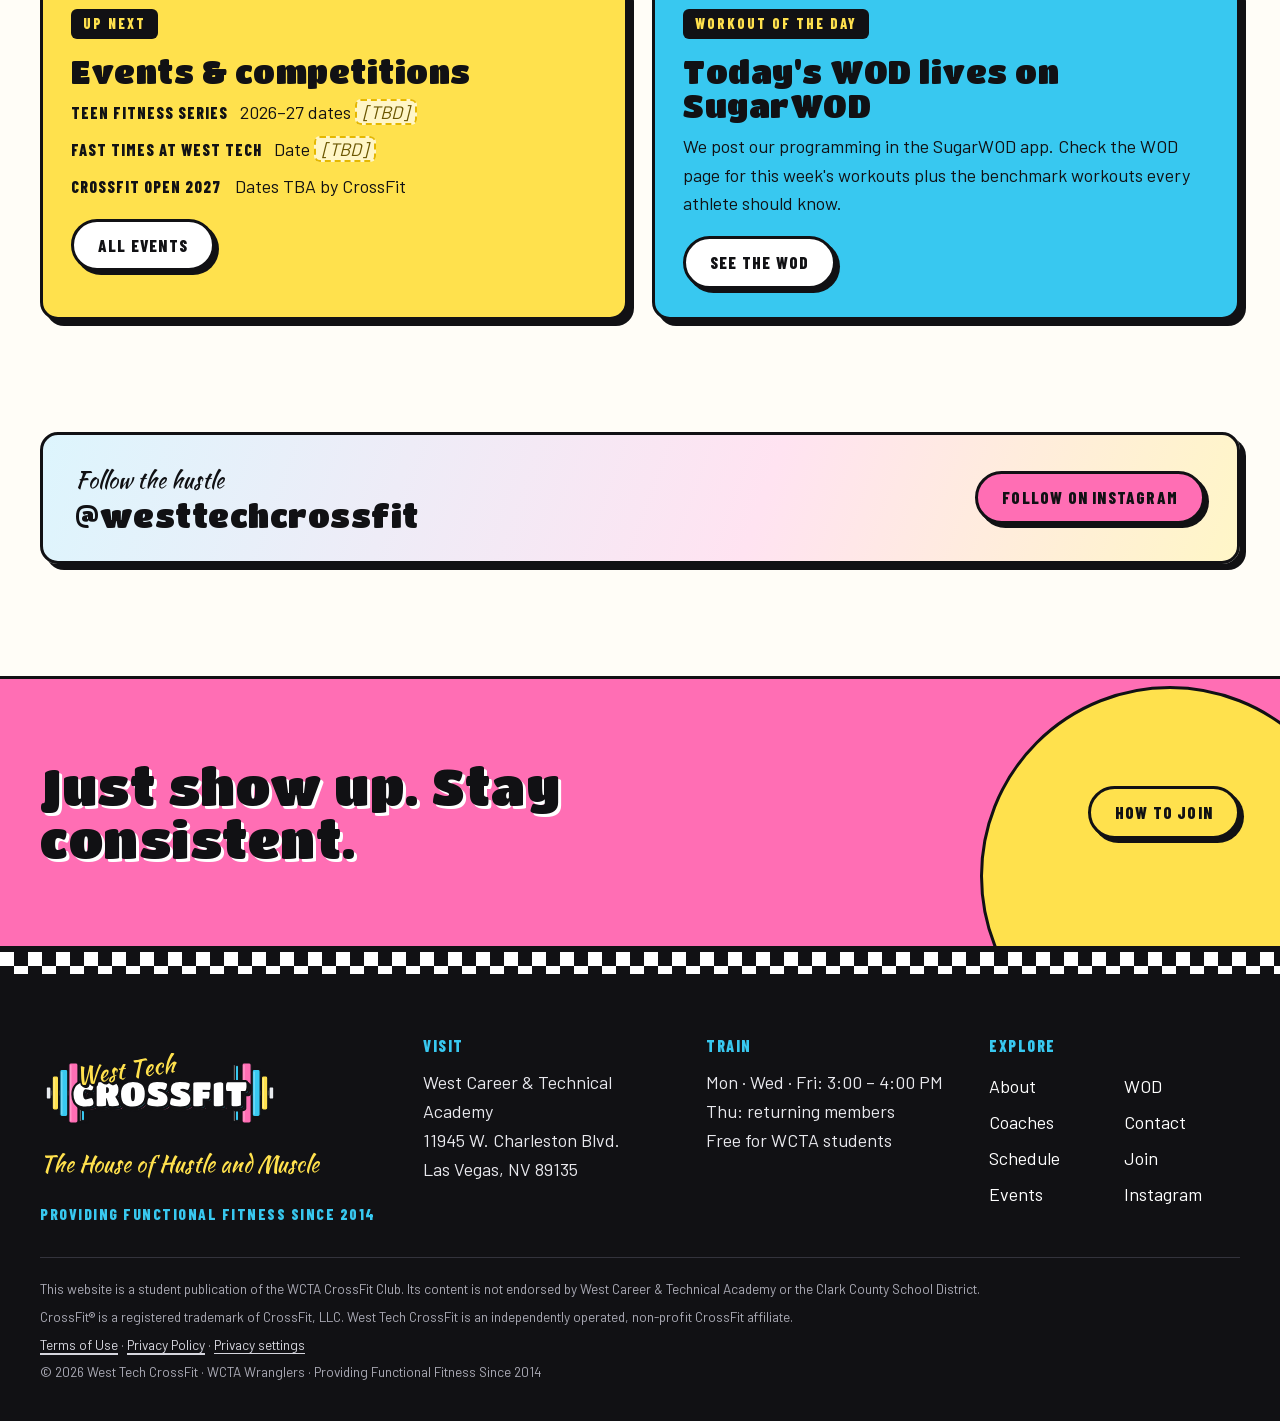
==== commit 0a1d7086: "Update the website from the Site Builder - Page: Home  Published by @inkhavens from /admin" ====
--- a/index.html
+++ b/index.html
@@ -19,7 +19,7 @@
       <div class="hero-media"><img src="images/gallery/dumbbell-snatch.jpg" alt="A West Tech athlete driving a dumbbell overhead during a workout in the WCTA gym"></div>
       <div class="wrap hero-content">
         <span class="script">Welcome to</span>
-        <h1>Test</h1>
+        <h1>The House of Hustle &amp; Muscle</h1>
         <p class="hero-badge">Providing Functional Fitness Since 2014</p>
         <p>West Tech CrossFit is the non-profit CrossFit affiliate at West Career &amp; Technical Academy. Student athletes, returning members and competitors — everyone trains here.</p>
         <div class="hero-ctas">
